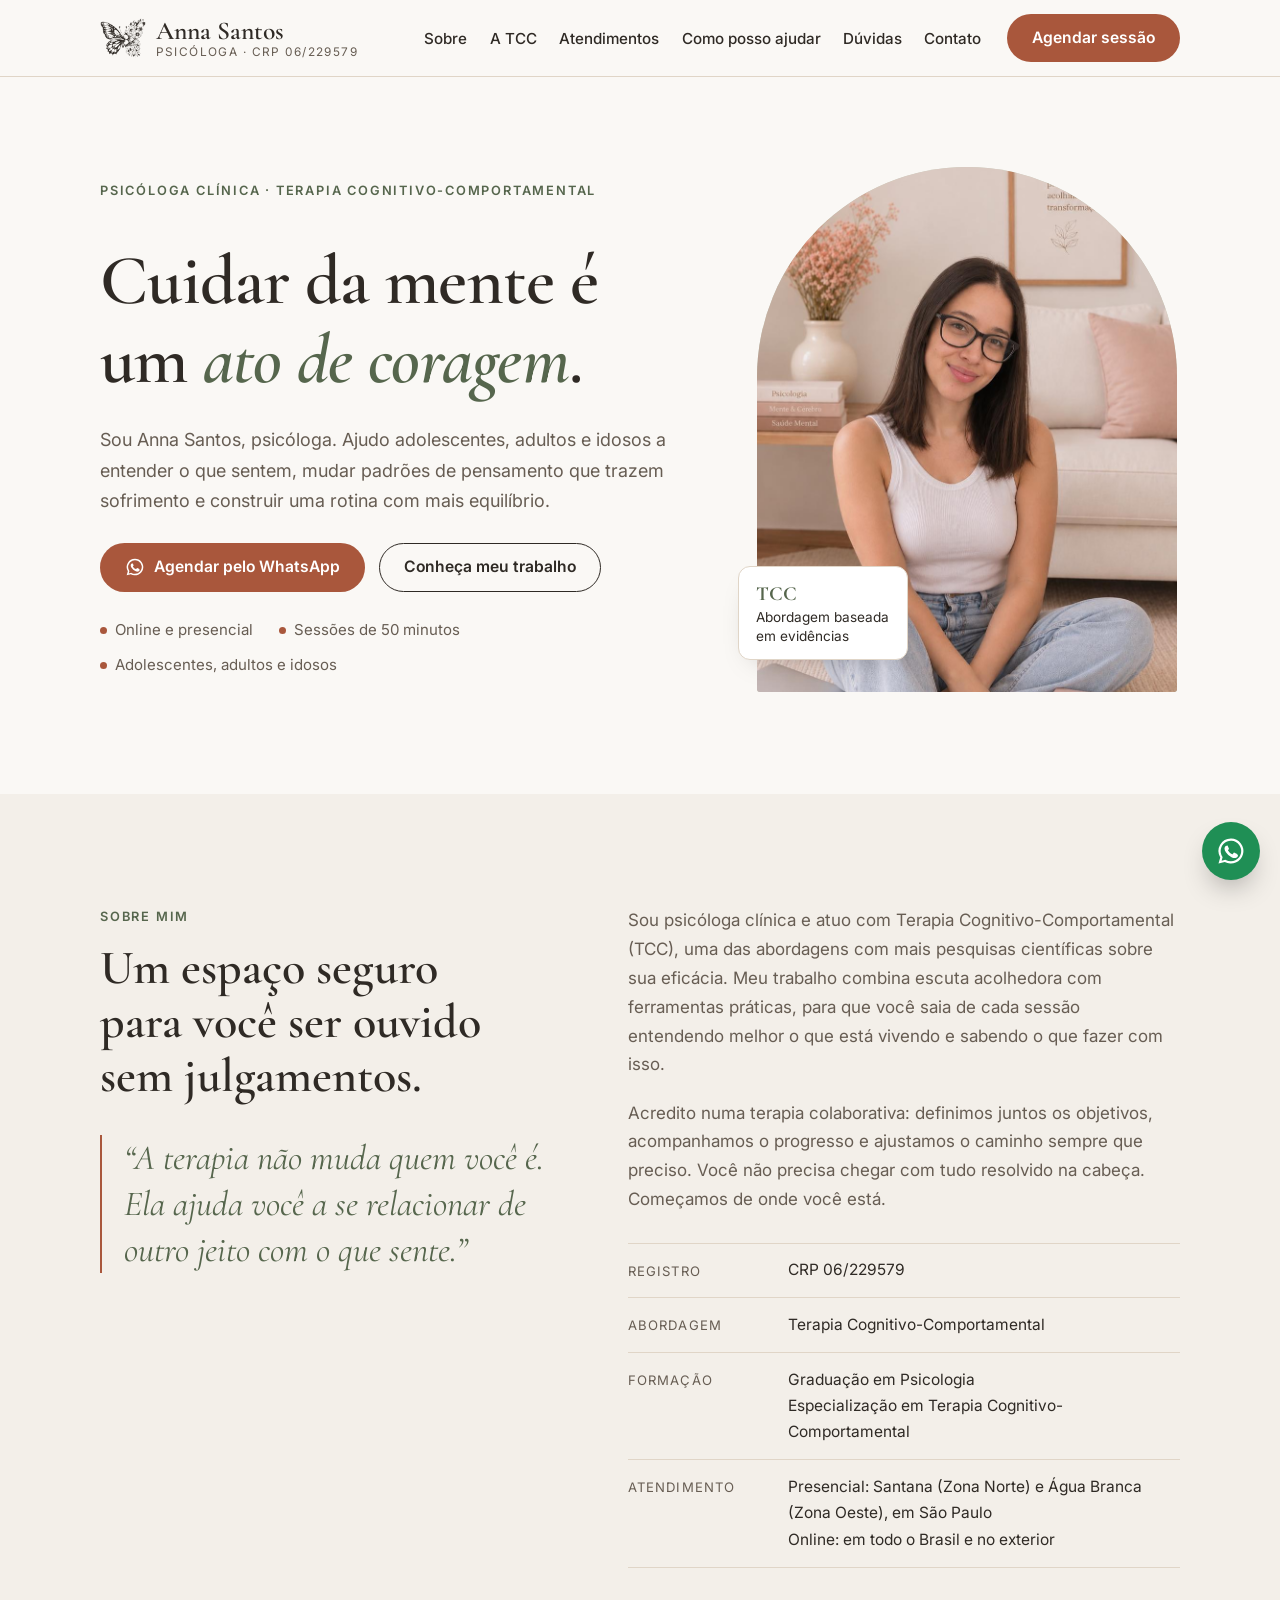
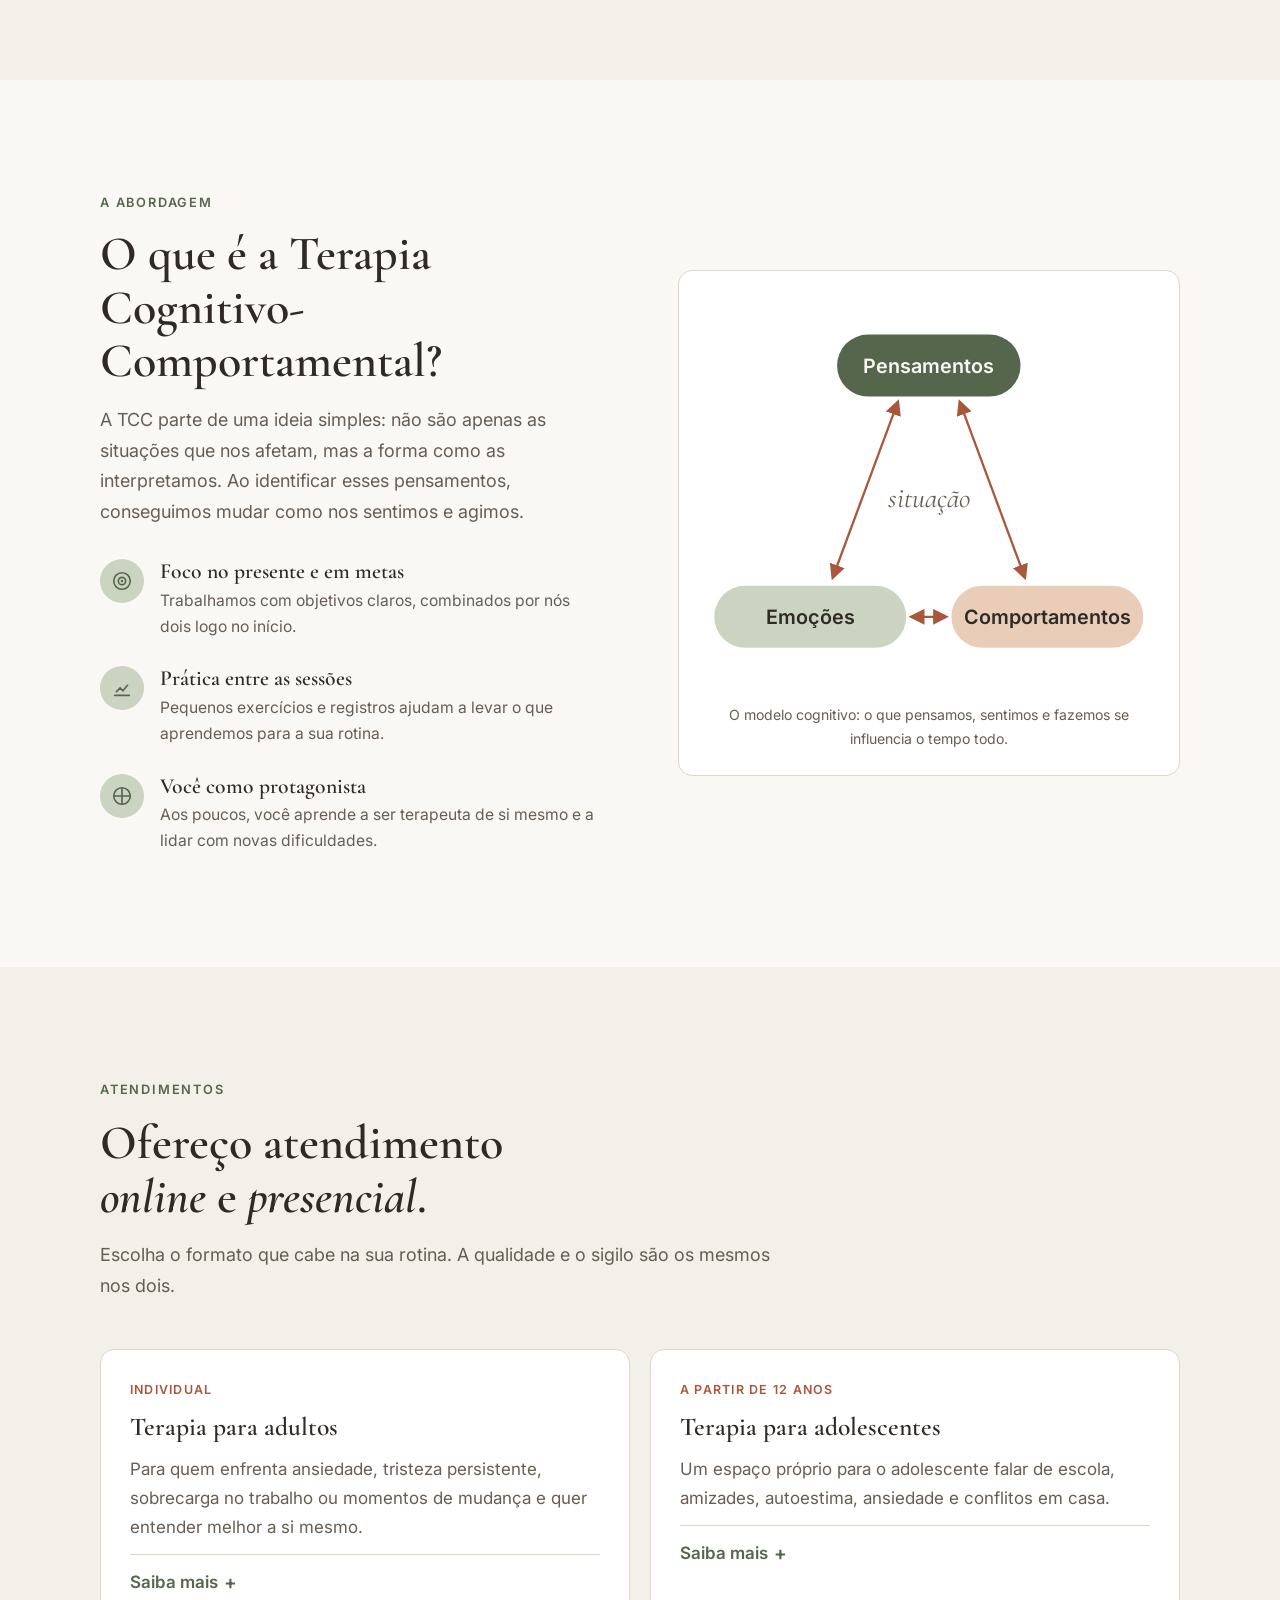
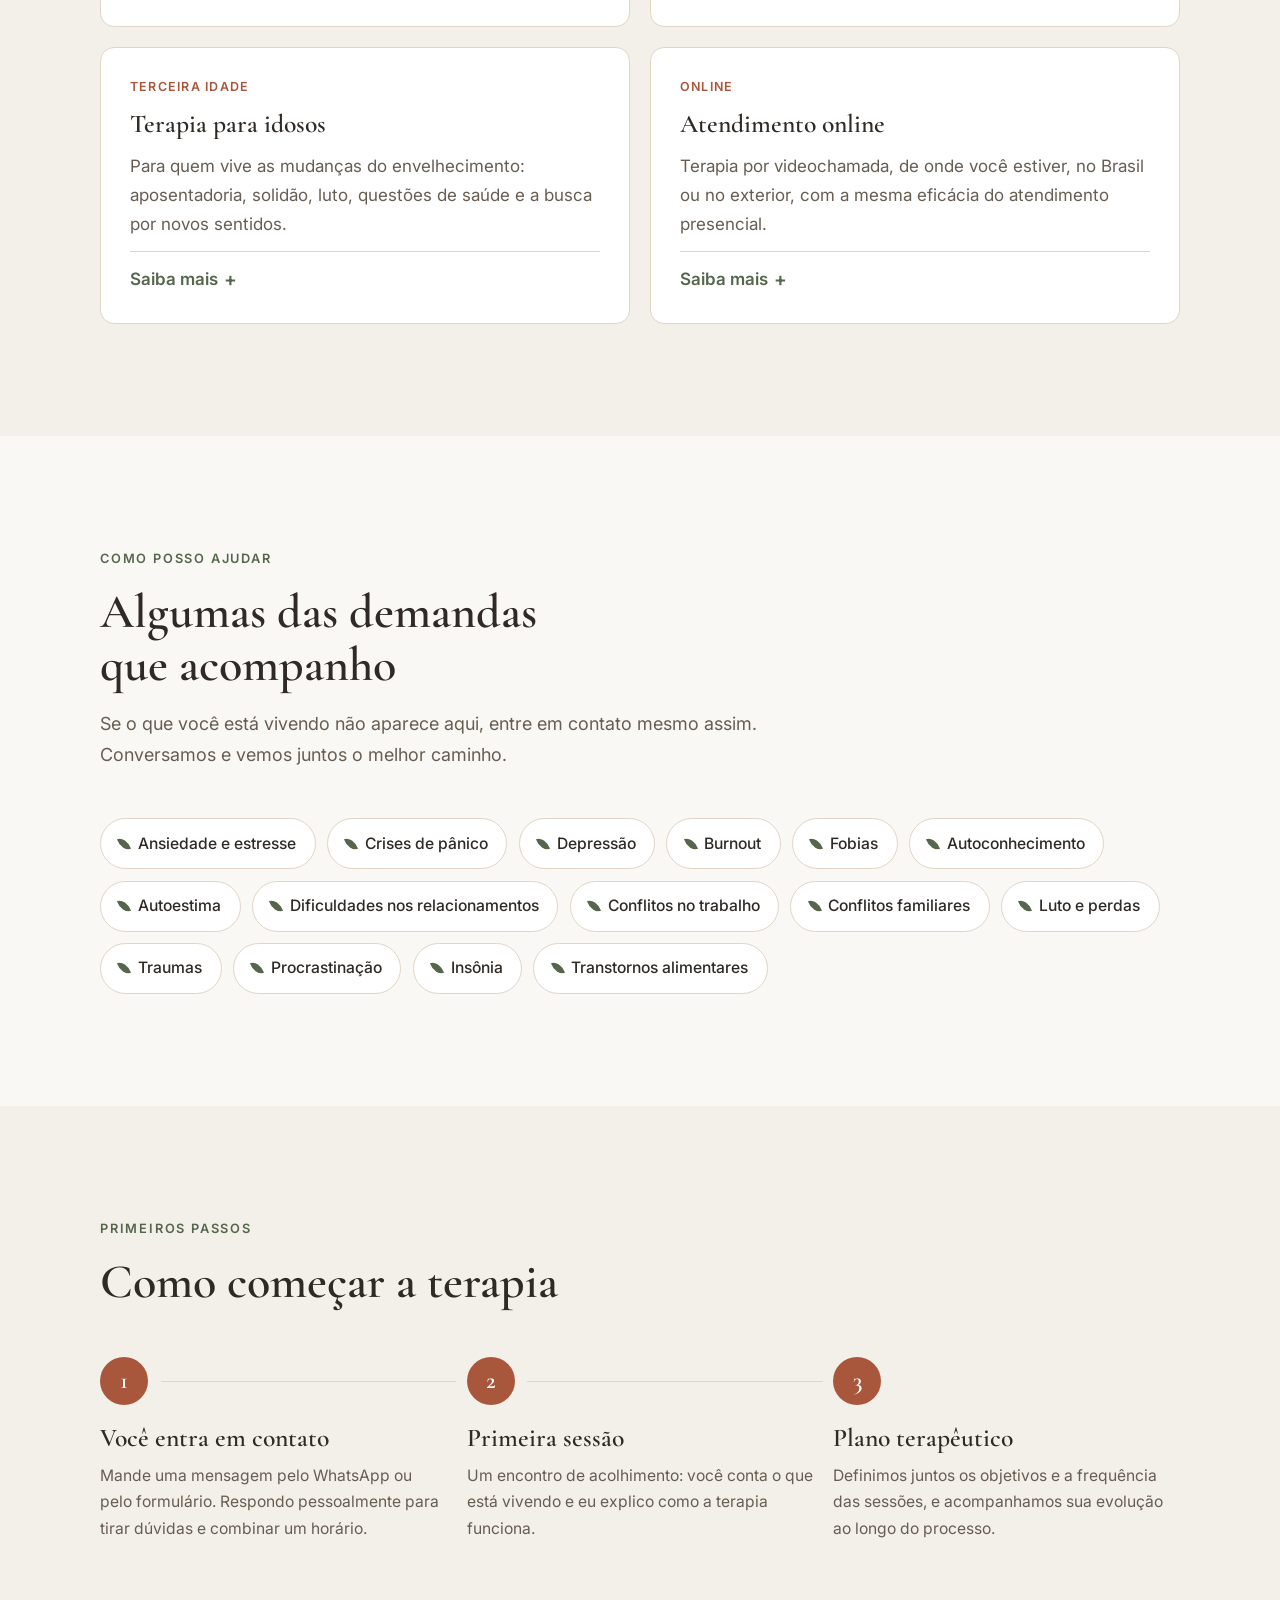
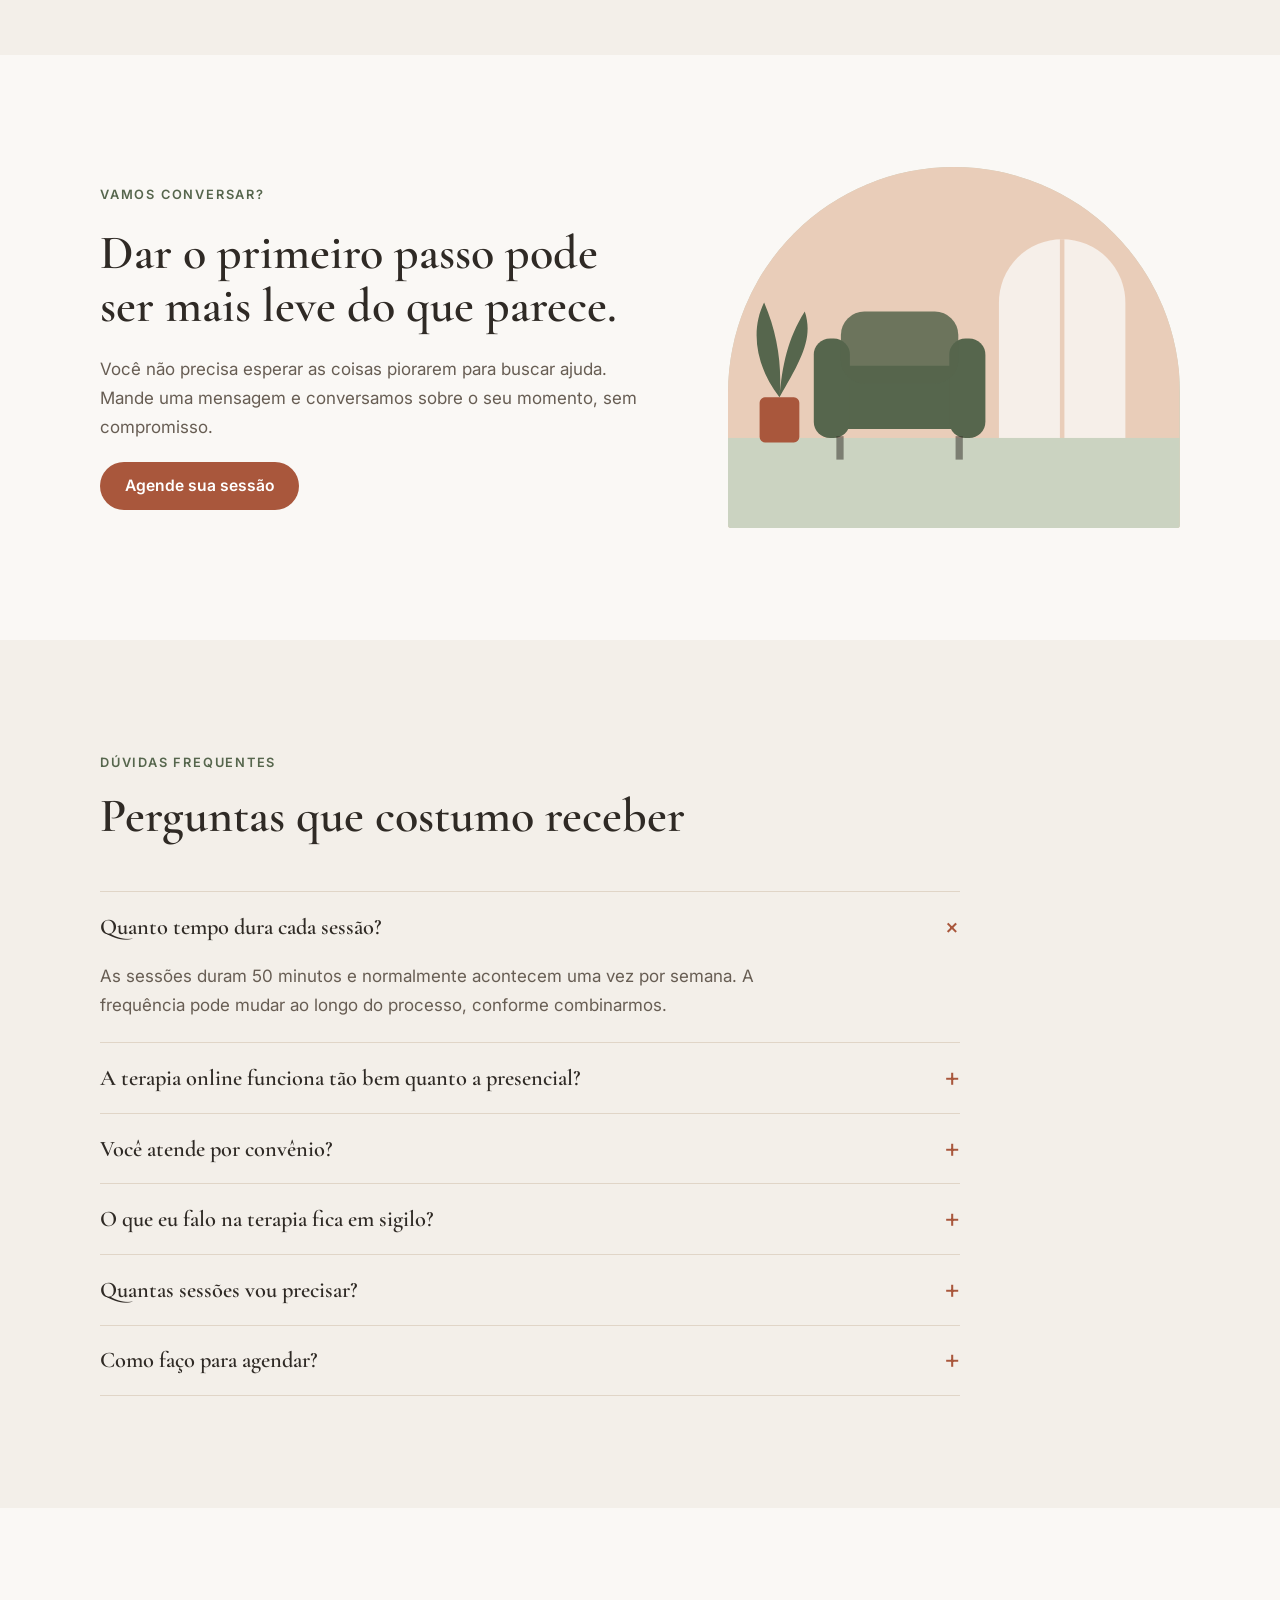
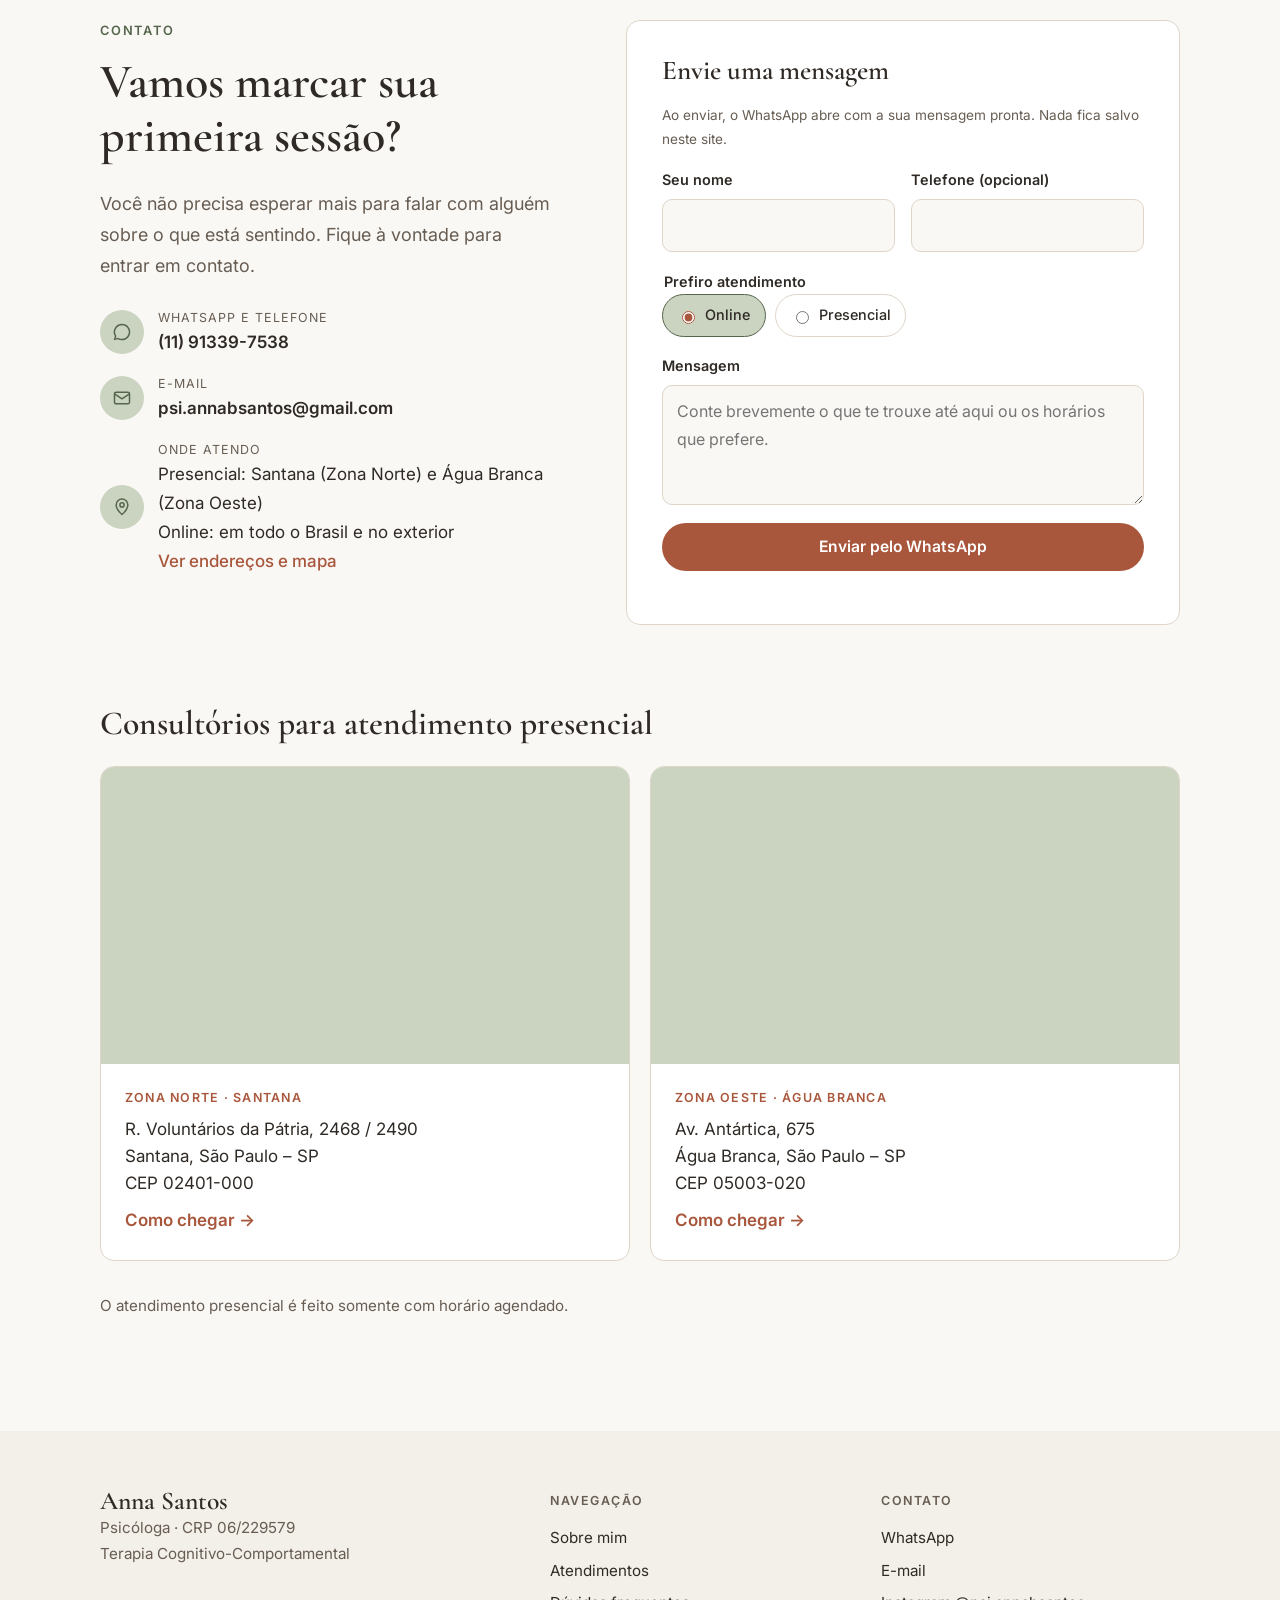
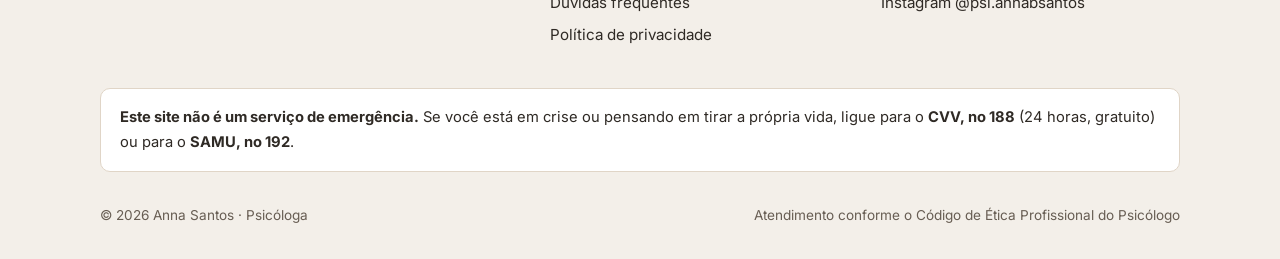
==== index.html @ 964238e5 "Site da psicóloga Anna Santos Página única com atendimentos, TCC, dúvidas frequentes, consultórios c" ====
<!doctype html>
<html lang="pt-BR">
<head>
<title>Anna Santos Psicóloga</title>
<meta name="claude:viewport-fit-sides" content="cover">
<meta charset="utf-8">
<meta name="viewport" content="width=device-width, initial-scale=1, viewport-fit=cover">
<meta name="description" content="Anna Santos, psicóloga (CRP 06/229579) especializada em Terapia Cognitivo-Comportamental. Atendimento online e presencial em São Paulo para ansiedade, depressão, burnout e mais.">
<meta name="theme-color" content="#FAF8F5">
<link rel="icon" type="image/png" href="img/favicon.png">
<link rel="apple-touch-icon" href="img/apple-touch-icon.png">
<!-- Compartilhamento em redes sociais -->
<meta property="og:type" content="website">
<meta property="og:locale" content="pt_BR">
<meta property="og:title" content="Anna Santos | Psicóloga · Terapia Cognitivo-Comportamental">
<meta property="og:description" content="Atendimento psicológico online e presencial em São Paulo, com base na Terapia Cognitivo-Comportamental.">
<meta property="og:image" content="img/anna.jpg">
<link rel="preconnect" href="https://fonts.googleapis.com">
<link rel="preconnect" href="https://fonts.gstatic.com" crossorigin>
<link rel="stylesheet" href="https://fonts.googleapis.com/css2?family=Cormorant+Garamond:ital,wght@0,500;0,600;1,500;1,600&family=Inter:wght@400;500;600&display=swap">
<meta name="color-scheme" content="light">
<link rel="stylesheet" href="styles.css?v=17">
<script type="application/ld+json">
{
  "@context": "https://schema.org",
  "@type": "Psychologist",
  "name": "Anna Santos – Psicóloga",
  "description": "Psicoterapia em Terapia Cognitivo-Comportamental, online e presencial.",
  "telephone": "+55-11-91339-7538",
  "email": "psi.annabsantos@gmail.com",
  "areaServed": "São Paulo, SP",
  "sameAs": ["https://www.instagram.com/psi.annabsantos/"],
  "address": [
    { "@type": "PostalAddress", "streetAddress": "R. Voluntários da Pátria, 2468", "addressLocality": "São Paulo", "addressRegion": "SP", "postalCode": "02401-000", "addressCountry": "BR" },
    { "@type": "PostalAddress", "streetAddress": "Av. Antártica, 675", "addressLocality": "São Paulo", "addressRegion": "SP", "postalCode": "05003-020", "addressCountry": "BR" }
  ],
  "knowsAbout": ["Terapia Cognitivo-Comportamental", "Ansiedade", "Depressão", "Burnout"]
}
</script>
</head>
<body>

<a class="skip" href="#conteudo">Pular para o conteúdo</a>

<header class="header">
  <div class="wrap header__inner">
    <a class="brand" href="#inicio" aria-label="Anna Santos, Psicóloga, voltar ao início">
      <img class="brand__logo" src="img/borboleta.png" alt="" width="278" height="242">
      <span class="brand__text">
        <span class="brand__name">Anna Santos</span>
        <span class="brand__crp">Psicóloga · CRP 06/229579</span>
      </span>
    </a>
    <button class="nav-toggle" type="button" aria-expanded="false" aria-controls="menu" aria-label="Abrir menu">
      <svg viewBox="0 0 24 24" fill="none" stroke="currentColor" stroke-width="2" stroke-linecap="round" aria-hidden="true"><path d="M4 7h16M4 12h16M4 17h16"/></svg>
    </button>
    <nav class="nav" id="menu" aria-label="Menu principal">
      <ul class="nav__list">
        <li><a href="#sobre">Sobre</a></li>
        <li><a href="#tcc">A TCC</a></li>
        <li><a href="#atendimentos">Atendimentos</a></li>
        <li><a href="#ajuda">Como posso ajudar</a></li>
        <li><a href="#duvidas">Dúvidas</a></li>
        <li><a href="#contato">Contato</a></li>
      </ul>
      <a class="btn btn--primary" href="#contato">Agendar sessão</a>
    </nav>
  </div>
</header>

<main id="conteudo">

  <!-- HERO -->
  <section class="hero" id="inicio">
    <div class="wrap hero__grid">
      <div class="hero__text">
        <span class="eyebrow">Psicóloga clínica · Terapia Cognitivo-Comportamental</span>
        <h1>Cuidar da mente é um <em>ato de coragem</em>.</h1>
        <p class="lede">Sou Anna Santos, psicóloga. Ajudo adolescentes, adultos e idosos a entender o que sentem, mudar padrões de pensamento que trazem sofrimento e construir uma rotina com mais equilíbrio.</p>
        <div class="hero__actions">
          <a class="btn btn--primary" data-wa href="https://wa.me/5511913397538" target="_blank" rel="noopener">
            <svg viewBox="0 0 24 24" fill="currentColor" aria-hidden="true"><path d="M12 2a10 10 0 0 0-8.6 15.1L2 22l5-1.3A10 10 0 1 0 12 2Zm0 18.2a8.2 8.2 0 0 1-4.2-1.1l-.3-.2-3 .8.8-2.9-.2-.3A8.2 8.2 0 1 1 12 20.2Zm4.5-6.1c-.2-.1-1.5-.7-1.7-.8-.2-.1-.4-.1-.6.1l-.8 1c-.1.2-.3.2-.5.1a6.7 6.7 0 0 1-3.3-2.9c-.3-.4.3-.4.7-1.3.1-.2 0-.3 0-.4l-.8-1.8c-.2-.5-.4-.4-.6-.4h-.5a1 1 0 0 0-.7.3 3 3 0 0 0-.9 2.2 5.2 5.2 0 0 0 1.1 2.7 11.8 11.8 0 0 0 4.5 4c1.7.7 2.3.8 3.2.6a2.7 2.7 0 0 0 1.8-1.2 2.2 2.2 0 0 0 .1-1.3c0-.1-.2-.2-.5-.3Z"/></svg>
            Agendar pelo WhatsApp
          </a>
          <a class="btn btn--ghost" href="#sobre">Conheça meu trabalho</a>
        </div>
        <ul class="hero__facts">
          <li>Online e presencial</li>
          <li>Sessões de 50 minutos</li>
          <li>Adolescentes, adultos e idosos</li>
        </ul>
      </div>

      <div class="hero__figure lift">
        <div class="arch">
          <img src="img/anna.jpg" alt="Anna Santos, psicóloga, sorrindo, sentada no tapete de uma sala clara com sofá e livros" width="875" height="1280" style="object-position:50% 25%" fetchpriority="high">
        </div>
        <p class="hero__badge"><strong>TCC</strong>Abordagem baseada<br>em evidências</p>
      </div>
    </div>
  </section>

  <!-- SOBRE -->
  <section class="section section--band" id="sobre">
    <div class="wrap about">
      <div class="lift">
        <span class="eyebrow">Sobre mim</span>
        <h2>Um espaço seguro para você ser ouvido sem julgamentos.</h2>
        <p class="about__quote" style="margin-top:2rem">“A terapia não muda quem você é. Ela ajuda você a se relacionar de outro jeito com o que sente.”</p>
      </div>
      <div class="about__body">
        <p>Sou psicóloga clínica e atuo com Terapia Cognitivo-Comportamental (TCC), uma das abordagens com mais pesquisas científicas sobre sua eficácia. Meu trabalho combina escuta acolhedora com ferramentas práticas, para que você saia de cada sessão entendendo melhor o que está vivendo e sabendo o que fazer com isso.</p>
        <p>Acredito numa terapia colaborativa: definimos juntos os objetivos, acompanhamos o progresso e ajustamos o caminho sempre que preciso. Você não precisa chegar com tudo resolvido na cabeça. Começamos de onde você está.</p>
        <ul class="creds">
          <li><span>Registro</span>CRP 06/229579</li>
          <li><span>Abordagem</span>Terapia Cognitivo-Comportamental</li>
          <li><span>Formação</span>Graduação em Psicologia<br>Especialização em Terapia Cognitivo-Comportamental</li>
          <li><span>Atendimento</span>Presencial: Santana (Zona Norte) e Água Branca (Zona Oeste), em São Paulo<br>Online: em todo o Brasil e no exterior</li>
        </ul>
      </div>
    </div>
  </section>

  <!-- TCC -->
  <section class="section" id="tcc">
    <div class="wrap tcc">
      <div>
        <span class="eyebrow">A abordagem</span>
        <h2>O que é a Terapia Cognitivo-Comportamental?</h2>
        <p class="lede" style="margin-top:1rem">A TCC parte de uma ideia simples: não são apenas as situações que nos afetam, mas a forma como as interpretamos. Ao identificar esses pensamentos, conseguimos mudar como nos sentimos e agimos.</p>
        <div class="pillars">
          <div class="pillar">
            <span class="pillar__icon"><svg viewBox="0 0 24 24" fill="none" stroke="currentColor" stroke-width="1.8" stroke-linecap="round" aria-hidden="true"><circle cx="12" cy="12" r="9"/><circle cx="12" cy="12" r="4"/><circle cx="12" cy="12" r="0.5"/></svg></span>
            <div><h3>Foco no presente e em metas</h3><p>Trabalhamos com objetivos claros, combinados por nós dois logo no início.</p></div>
          </div>
          <div class="pillar">
            <span class="pillar__icon"><svg viewBox="0 0 24 24" fill="none" stroke="currentColor" stroke-width="1.8" stroke-linecap="round" aria-hidden="true"><path d="M4 20h16M6 16l4-4 3 3 5-6"/></svg></span>
            <div><h3>Prática entre as sessões</h3><p>Pequenos exercícios e registros ajudam a levar o que aprendemos para a sua rotina.</p></div>
          </div>
          <div class="pillar">
            <span class="pillar__icon"><svg viewBox="0 0 24 24" fill="none" stroke="currentColor" stroke-width="1.8" stroke-linecap="round" aria-hidden="true"><path d="M12 3v18M3 12h18"/><circle cx="12" cy="12" r="9"/></svg></span>
            <div><h3>Você como protagonista</h3><p>Aos poucos, você aprende a ser terapeuta de si mesmo e a lidar com novas dificuldades.</p></div>
          </div>
        </div>
      </div>

      <figure class="tcc__diagram lift" style="margin:0">
        <svg viewBox="0 0 320 280" role="img" aria-labelledby="diag-t">
          <title id="diag-t">Modelo cognitivo: pensamentos, emoções e comportamentos se influenciam mutuamente diante de uma situação</title>
          <defs>
            <marker id="arw" viewBox="0 0 10 10" refX="8" refY="5" markerWidth="7" markerHeight="7" orient="auto-start-reverse">
              <path d="M0 0 L10 5 L0 10 z" fill="var(--clay)"/>
            </marker>
          </defs>
          <g stroke="var(--clay)" stroke-width="1.6" fill="none">
            <line x1="138" y1="76" x2="92" y2="200" marker-start="url(#arw)" marker-end="url(#arw)"/>
            <line x1="182" y1="76" x2="228" y2="200" marker-start="url(#arw)" marker-end="url(#arw)"/>
            <line x1="148" y1="228" x2="172" y2="228" marker-start="url(#arw)" marker-end="url(#arw)"/>
          </g>
          <g font-family="Inter, system-ui, sans-serif" font-size="14" font-weight="600" text-anchor="middle">
            <rect x="95" y="28" width="130" height="44" rx="22" fill="var(--sage)"/>
            <text x="160" y="55" fill="var(--bg)">Pensamentos</text>
            <rect x="8" y="206" width="136" height="44" rx="22" fill="var(--sage-soft)"/>
            <text x="76" y="233" fill="var(--ink)">Emoções</text>
            <rect x="176" y="206" width="136" height="44" rx="22" fill="var(--clay-soft)"/>
            <text x="244" y="233" fill="var(--ink)">Comportamentos</text>
          </g>
          <text x="160" y="150" text-anchor="middle" font-family="Cormorant Garamond, Georgia, serif" font-style="italic" font-size="20" fill="var(--muted)">situação</text>
        </svg>
        <figcaption>O modelo cognitivo: o que pensamos, sentimos e fazemos se influencia o tempo todo.</figcaption>
      </figure>
    </div>
  </section>

  <!-- ATENDIMENTOS -->
  <section class="section section--band" id="atendimentos">
    <div class="wrap">
      <div class="section-head">
        <span class="eyebrow" style="margin:0">Atendimentos</span>
        <h2>Ofereço atendimento <em>online</em> e <em>presencial</em>.</h2>
        <p class="lede">Escolha o formato que cabe na sua rotina. A qualidade e o sigilo são os mesmos nos dois.</p>
      </div>
      <div class="services">
        <article class="service lift">
          <span class="service__tag">Individual</span>
          <h3>Terapia para adultos</h3>
          <p>Para quem enfrenta ansiedade, tristeza persistente, sobrecarga no trabalho ou momentos de mudança e quer entender melhor a si mesmo.</p>
          <details>
            <summary>Saiba mais</summary>
            <p>Sessões semanais de 50 minutos. Começamos com uma avaliação das suas queixas e da sua história e, a partir dela, montamos juntos um plano com objetivos concretos.</p>
          </details>
        </article>
        <article class="service lift">
          <span class="service__tag">A partir de 12 anos</span>
          <h3>Terapia para adolescentes</h3>
          <p>Um espaço próprio para o adolescente falar de escola, amizades, autoestima, ansiedade e conflitos em casa.</p>
          <details>
            <summary>Saiba mais</summary>
            <p>O sigilo do adolescente é respeitado. Os responsáveis participam de encontros de orientação combinados previamente, sempre com o conhecimento do adolescente.</p>
          </details>
        </article>
        <article class="service lift">
          <span class="service__tag">Terceira idade</span>
          <h3>Terapia para idosos</h3>
          <p>Para quem vive as mudanças do envelhecimento: aposentadoria, solidão, luto, questões de saúde e a busca por novos sentidos.</p>
          <details>
            <summary>Saiba mais</summary>
            <p>Um espaço de escuta respeitoso, no ritmo de cada pessoa. O atendimento pode ser presencial ou online, e a família participa quando for útil e combinado.</p>
          </details>
        </article>
        <article class="service lift">
          <span class="service__tag">Online</span>
          <h3>Atendimento online</h3>
          <p>Terapia por videochamada, de onde você estiver, no Brasil ou no exterior, com a mesma eficácia do atendimento presencial.</p>
          <details>
            <summary>Saiba mais</summary>
            <p>Você só precisa de um lugar reservado, internet estável e fone de ouvido. As sessões seguem as normas do Conselho Federal de Psicologia para atendimento on-line.</p>
          </details>
        </article>
      </div>
    </div>
  </section>

  <!-- COMO POSSO AJUDAR -->
  <section class="section" id="ajuda">
    <div class="wrap">
      <div class="section-head">
        <span class="eyebrow" style="margin:0">Como posso ajudar</span>
        <h2>Algumas das demandas que acompanho</h2>
        <p class="lede">Se o que você está vivendo não aparece aqui, entre em contato mesmo assim. Conversamos e vemos juntos o melhor caminho.</p>
      </div>
      <ul class="topics">
        <li>Ansiedade e estresse</li>
        <li>Crises de pânico</li>
        <li>Depressão</li>
        <li>Burnout</li>
        <li>Fobias</li>
        <li>Autoconhecimento</li>
        <li>Autoestima</li>
        <li>Dificuldades nos relacionamentos</li>
        <li>Conflitos no trabalho</li>
        <li>Conflitos familiares</li>
        <li>Luto e perdas</li>
        <li>Traumas</li>
        <li>Procrastinação</li>
        <li>Insônia</li>
        <li>Transtornos alimentares</li>
      </ul>
    </div>
  </section>

  <!-- COMO FUNCIONA -->
  <section class="section section--band" id="como-funciona">
    <div class="wrap">
      <div class="section-head">
        <span class="eyebrow" style="margin:0">Primeiros passos</span>
        <h2>Como começar a terapia</h2>
      </div>
      <ol class="steps">
        <li class="step">
          <h3>Você entra em contato</h3>
          <p>Mande uma mensagem pelo WhatsApp ou pelo formulário. Respondo pessoalmente para tirar dúvidas e combinar um horário.</p>
        </li>
        <li class="step">
          <h3>Primeira sessão</h3>
          <p>Um encontro de acolhimento: você conta o que está vivendo e eu explico como a terapia funciona.</p>
        </li>
        <li class="step">
          <h3>Plano terapêutico</h3>
          <p>Definimos juntos os objetivos e a frequência das sessões, e acompanhamos sua evolução ao longo do processo.</p>
        </li>
      </ol>
    </div>
  </section>

  <!-- VAMOS CONVERSAR -->
  <section class="section">
    <div class="wrap cta">
      <div class="cta__text">
        <span class="eyebrow" style="margin:0">Vamos conversar?</span>
        <h2>Dar o primeiro passo pode ser mais leve do que parece.</h2>
        <p>Você não precisa esperar as coisas piorarem para buscar ajuda. Mande uma mensagem e conversamos sobre o seu momento, sem compromisso.</p>
        <div><a class="btn btn--primary" data-wa href="https://wa.me/5511913397538" target="_blank" rel="noopener">Agende sua sessão</a></div>
      </div>
      <div class="arch lift">
        <!-- EDITAR: quando tiver a foto do consultório, troque o <svg> por:
             <img src="img/consultorio.jpg" alt="Consultório da psicóloga Anna Santos, com poltronas e plantas" width="1000" height="800"> -->
        <svg viewBox="0 0 500 400" role="img" aria-label="Ilustração de um consultório acolhedor com poltrona, planta e janela em arco">
          <rect width="500" height="400" fill="var(--clay-soft)"/>
          <path d="M300 300 V150 a70 70 0 0 1 140 0 V300 Z" fill="var(--bg)" opacity=".8"/>
          <line x1="370" y1="80" x2="370" y2="300" stroke="var(--clay-soft)" stroke-width="5"/>
          <rect y="300" width="500" height="100" fill="var(--sage-soft)"/>
          <rect x="110" y="220" width="160" height="70" rx="22" fill="var(--sage)"/>
          <rect x="95" y="190" width="40" height="110" rx="18" fill="var(--sage)"/>
          <rect x="245" y="190" width="40" height="110" rx="18" fill="var(--sage)"/>
          <rect x="125" y="160" width="130" height="80" rx="26" fill="var(--sage)" opacity=".85"/>
          <rect x="120" y="298" width="8" height="26" fill="var(--ink)" opacity=".5"/>
          <rect x="252" y="298" width="8" height="26" fill="var(--ink)" opacity=".5"/>
          <rect x="35" y="255" width="44" height="50" rx="6" fill="var(--clay)"/>
          <path d="M57 255 C 30 220, 25 180, 40 150 C 55 185, 60 220, 57 255 Z M57 255 C 80 215, 95 190, 85 160 C 66 190, 60 220, 57 255 Z" fill="var(--sage)"/>
        </svg>
      </div>
    </div>
  </section>

  <!-- DÚVIDAS -->
  <section class="section section--band" id="duvidas">
    <div class="wrap">
      <div class="section-head">
        <span class="eyebrow" style="margin:0">Dúvidas frequentes</span>
        <h2>Perguntas que costumo receber</h2>
      </div>
      <div class="faq">
        <details name="faq" open>
          <summary>Quanto tempo dura cada sessão?</summary>
          <p>As sessões duram 50 minutos e normalmente acontecem uma vez por semana. A frequência pode mudar ao longo do processo, conforme combinarmos.</p>
        </details>
        <details name="faq">
          <summary>A terapia online funciona tão bem quanto a presencial?</summary>
          <p>Sim. Pesquisas mostram resultados equivalentes para a maioria das demandas. O importante é ter um lugar reservado, onde você se sinta à vontade para falar.</p>
        </details>
        <details name="faq">
          <summary>Você atende por convênio?</summary>
          <!-- EDITAR: confirme a política de convênio/reembolso -->
          <p>O atendimento é particular. Emito recibo para que você solicite reembolso ao seu plano de saúde, caso ele ofereça essa opção. Vale consultar seu plano antes.</p>
        </details>
        <details name="faq">
          <summary>O que eu falo na terapia fica em sigilo?</summary>
          <p>Sim. O sigilo é um dever ético do psicólogo, previsto no Código de Ética Profissional. Ele só pode ser quebrado em situações excepcionais de risco à vida, conforme a lei.</p>
        </details>
        <details name="faq">
          <summary>Quantas sessões vou precisar?</summary>
          <p>Depende dos seus objetivos e do que você está vivendo. A TCC costuma ter uma duração mais definida que outras abordagens, e revisamos juntos o progresso periodicamente.</p>
        </details>
        <details name="faq">
          <summary>Como faço para agendar?</summary>
          <p>Mande uma mensagem pelo WhatsApp ou preencha o formulário abaixo. Respondo com os horários disponíveis e as informações sobre valores.</p>
        </details>
      </div>
    </div>
  </section>

  <!-- CONTATO -->
  <section class="section" id="contato">
    <div class="wrap contact">
      <div class="contact__info">
        <div>
          <span class="eyebrow">Contato</span>
          <h2>Vamos marcar sua primeira sessão?</h2>
        </div>
        <p class="lede">Você não precisa esperar mais para falar com alguém sobre o que está sentindo. Fique à vontade para entrar em contato.</p>
        <ul class="channels">
          <li>
            <span class="ico"><svg viewBox="0 0 24 24" fill="currentColor" aria-hidden="true"><path d="M12 2a10 10 0 0 0-8.6 15.1L2 22l5-1.3A10 10 0 1 0 12 2Zm0 18.2a8.2 8.2 0 0 1-4.2-1.1l-.3-.2-3 .8.8-2.9-.2-.3A8.2 8.2 0 1 1 12 20.2Z"/></svg></span>
            <div><small>WhatsApp e telefone</small><a data-wa href="https://wa.me/5511913397538" target="_blank" rel="noopener">(11) 91339-7538</a></div>
          </li>
          <li>
            <span class="ico"><svg viewBox="0 0 24 24" fill="none" stroke="currentColor" stroke-width="1.8" aria-hidden="true"><rect x="3" y="5" width="18" height="14" rx="2"/><path d="m3 7 9 6 9-6"/></svg></span>
            <div><small>E-mail</small><a href="mailto:psi.annabsantos@gmail.com">psi.annabsantos@gmail.com</a></div>
          </li>
          <li>
            <span class="ico"><svg viewBox="0 0 24 24" fill="none" stroke="currentColor" stroke-width="1.8" aria-hidden="true"><path d="M12 21s-7-6.2-7-11.5a7 7 0 0 1 14 0C19 14.8 12 21 12 21Z"/><circle cx="12" cy="9.5" r="2.5"/></svg></span>
            <div><small>Onde atendo</small>Presencial: Santana (Zona Norte) e Água Branca (Zona Oeste)<br>Online: em todo o Brasil e no exterior<br><a href="#consultorios" style="font-weight:500;color:var(--clay)">Ver endereços e mapa</a></div>
          </li>
        </ul>
      </div>

      <form class="form" id="form-contato" novalidate>
        <h3>Envie uma mensagem</h3>
        <p class="form__hint">Ao enviar, o WhatsApp abre com a sua mensagem pronta. Nada fica salvo neste site.</p>
        <div class="form__row">
          <div class="field">
            <label for="f-nome">Seu nome</label>
            <input id="f-nome" name="nome" type="text" autocomplete="name" required>
          </div>
          <div class="field">
            <label for="f-tel">Telefone (opcional)</label>
            <input id="f-tel" name="telefone" type="tel" autocomplete="tel" inputmode="tel">
          </div>
        </div>
        <fieldset class="field">
          <legend>Prefiro atendimento</legend>
          <div class="radios">
            <label><input type="radio" id="f-online" name="modalidade" value="online" checked> Online</label>
            <label><input type="radio" id="f-presencial" name="modalidade" value="presencial"> Presencial</label>          </div>
        </fieldset>
        <div class="field">
          <label for="f-msg">Mensagem</label>
          <textarea id="f-msg" name="mensagem" placeholder="Conte brevemente o que te trouxe até aqui ou os horários que prefere."></textarea>
        </div>
        <button class="btn btn--primary" type="submit">Enviar pelo WhatsApp</button>
        <p class="form__status" id="form-status" role="status" aria-live="polite"></p>
      </form>
    </div>

    <div class="wrap" id="consultorios">
      <h3 class="locations__title">Consultórios para atendimento presencial</h3>
      <div class="locations">
        <article class="location">
          <iframe class="location__map" title="Mapa do consultório em Santana, Zona Norte de São Paulo" loading="lazy" referrerpolicy="no-referrer-when-downgrade"
            src="https://www.google.com/maps?q=R.+Volunt%C3%A1rios+da+P%C3%A1tria,+2468,+Santana,+S%C3%A3o+Paulo+-+SP,+02401-000&output=embed"></iframe>
          <div class="location__body">
            <span class="location__tag">Zona Norte · Santana</span>
            <address>R. Voluntários da Pátria, 2468 / 2490<br>Santana, São Paulo – SP<br>CEP 02401-000</address>
            <a class="location__link" href="https://www.google.com/maps/search/?api=1&amp;query=R.+Volunt%C3%A1rios+da+P%C3%A1tria,+2468,+Santana,+S%C3%A3o+Paulo+-+SP,+02401-000" target="_blank" rel="noopener">Como chegar →</a>
          </div>
        </article>
        <article class="location">
          <iframe class="location__map" title="Mapa do consultório na Água Branca, Zona Oeste de São Paulo" loading="lazy" referrerpolicy="no-referrer-when-downgrade"
            src="https://www.google.com/maps?q=Av.+Ant%C3%A1rtica,+675,+%C3%81gua+Branca,+S%C3%A3o+Paulo+-+SP,+05003-020&output=embed"></iframe>
          <div class="location__body">
            <span class="location__tag">Zona Oeste · Água Branca</span>
            <address>Av. Antártica, 675<br>Água Branca, São Paulo – SP<br>CEP 05003-020</address>
            <a class="location__link" href="https://www.google.com/maps/search/?api=1&amp;query=Av.+Ant%C3%A1rtica,+675,+%C3%81gua+Branca,+S%C3%A3o+Paulo+-+SP,+05003-020" target="_blank" rel="noopener">Como chegar →</a>
          </div>
        </article>
      </div>
      <p class="note">O atendimento presencial é feito somente com horário agendado.</p>
    </div>
  </section>

</main>

<footer class="footer">
  <div class="wrap">
    <div class="footer__grid">
      <div>
        <h2>Anna Santos</h2>
        <p class="footer__muted">Psicóloga · CRP 06/229579<br>Terapia Cognitivo-Comportamental</p>
      </div>
      <div>
        <span class="footer__title">Navegação</span>
        <ul>
          <li><a href="#sobre">Sobre mim</a></li>
          <li><a href="#atendimentos">Atendimentos</a></li>
          <li><a href="#duvidas">Dúvidas frequentes</a></li>
          <li><a href="politica-de-privacidade.html">Política de privacidade</a></li>
        </ul>
      </div>
      <div>
        <span class="footer__title">Contato</span>
        <ul>
          <li><a data-wa href="https://wa.me/5511913397538" target="_blank" rel="noopener">WhatsApp</a></li>
          <li><a href="mailto:psi.annabsantos@gmail.com">E-mail</a></li>
          <li><a href="https://www.instagram.com/psi.annabsantos/" target="_blank" rel="noopener">Instagram @psi.annabsantos</a></li>
        </ul>
      </div>
    </div>
    <p class="emergency"><strong>Este site não é um serviço de emergência.</strong> Se você está em crise ou pensando em tirar a própria vida, ligue para o <strong>CVV, no 188</strong> (24 horas, gratuito) ou para o <strong>SAMU, no 192</strong>.</p>
    <div class="footer__bottom">
      <span>© <span id="ano">2026</span> Anna Santos · Psicóloga</span>
      <span>Atendimento conforme o Código de Ética Profissional do Psicólogo</span>
    </div>
  </div>
</footer>

<a class="wa-float" data-wa href="https://wa.me/5511913397538" target="_blank" rel="noopener" aria-label="Conversar pelo WhatsApp">
  <svg viewBox="0 0 24 24" fill="currentColor" aria-hidden="true"><path d="M12 2a10 10 0 0 0-8.6 15.1L2 22l5-1.3A10 10 0 1 0 12 2Zm0 18.2a8.2 8.2 0 0 1-4.2-1.1l-.3-.2-3 .8.8-2.9-.2-.3A8.2 8.2 0 1 1 12 20.2Zm4.5-6.1c-.2-.1-1.5-.7-1.7-.8-.2-.1-.4-.1-.6.1l-.8 1c-.1.2-.3.2-.5.1a6.7 6.7 0 0 1-3.3-2.9c-.3-.4.3-.4.7-1.3.1-.2 0-.3 0-.4l-.8-1.8c-.2-.5-.4-.4-.6-.4h-.5a1 1 0 0 0-.7.3 3 3 0 0 0-.9 2.2 5.2 5.2 0 0 0 1.1 2.7 11.8 11.8 0 0 0 4.5 4c1.7.7 2.3.8 3.2.6a2.7 2.7 0 0 0 1.8-1.2 2.2 2.2 0 0 0 .1-1.3c0-.1-.2-.2-.5-.3Z"/></svg>
</a>

<script src="script.js?v=11"></script>
</body>
</html>
---- styles.css ----
/* Layout: seções alternadas bege / taupe, com o arco (janela do consultório) como forma recorrente.
   Paleta tirada do card da Anna: bege-acinzentado, marrom café e verde-oliva.
   --clay = destaque principal (oliva), --sage = destaque secundário (café). */
:root {
  --bg: #FAF8F5;        /* off-white */
  --surface: #FFFFFF;
  --band: #F3EFE9;      /* off-white um pouco mais quente, para separar seções */
  --ink: #2F2A25;
  --muted: #675D53;
  --line: #E0D5C7;
  --sage: #56664D;      /* verde-sálvia */
  --sage-soft: #CBD3C1;
  --clay: #A9573C;      /* terracota */
  --clay-soft: #E9CDB9;
  --on-accent: #FFFFFF;

  --font-display: "Cormorant Garamond", "Iowan Old Style", Georgia, serif;
  --font-body: "Inter", system-ui, -apple-system, "Segoe UI", Roboto, sans-serif;

  --radius: 14px;
  --wrap: 1120px;
}
/* Site sempre claro (off-white), mesmo com o modo escuro do sistema ligado */
:root { color-scheme: light; }

* { box-sizing: border-box; }
html { scroll-behavior: smooth; scroll-padding-top: 88px; }
body {
  margin: 0;
  background: var(--bg);
  color: var(--ink);
  font-family: var(--font-body);
  font-size: 1.0625rem;
  line-height: 1.7;
  -webkit-font-smoothing: antialiased;
}
body::before {
  content: ""; position: fixed; inset: 0 0 auto; height: env(safe-area-inset-top, 0px);
  z-index: 60; background: var(--bg);
}
img, svg { max-width: 100%; }
a { color: var(--clay); text-underline-offset: 3px; }
a:hover { color: var(--sage); }
:focus-visible { outline: 3px solid var(--clay); outline-offset: 3px; border-radius: 6px; }

h1, h2, h3 {
  font-family: var(--font-display);
  font-weight: 600;
  line-height: 1.12;
  text-wrap: balance;
  margin: 0;
  color: var(--ink);
}
h1 { font-size: clamp(2.6rem, 6vw, 4.4rem); letter-spacing: -0.01em; }
h2 { font-size: clamp(2rem, 4vw, 3rem); }
h3 { font-size: 1.6rem; }
p { margin: 0; }

.wrap {
  max-width: var(--wrap);
  margin-inline: auto;
  padding-left: max(20px, env(safe-area-inset-left, 0px));
  padding-right: max(20px, env(safe-area-inset-right, 0px));
}
.section { padding-block: clamp(4rem, 9vw, 7rem); }
.section--band { background: var(--band); }
.eyebrow {
  font-size: 0.8rem; font-weight: 600; letter-spacing: 0.14em; text-transform: uppercase;
  color: var(--sage); margin-bottom: 0.9rem; display: block;
}
.lede { color: var(--muted); max-width: 62ch; font-size: 1.125rem; }
.section-head { display: grid; gap: 1rem; margin-bottom: 3rem; max-width: 720px; }

.skip {
  position: absolute; left: 16px; top: -100px; z-index: 100;
  background: var(--ink); color: var(--bg); padding: 0.6rem 1rem; border-radius: 8px;
}
.skip:focus { top: calc(env(safe-area-inset-top, 0px) + 12px); }

/* Botões */
.btn {
  display: inline-flex; align-items: center; justify-content: center; gap: 0.55rem;
  padding: 0.85rem 1.5rem; border-radius: 999px; font: 600 0.98rem/1.2 var(--font-body);
  text-decoration: none; border: 1.5px solid transparent; cursor: pointer;
  transition: transform .2s ease, background-color .2s ease, color .2s ease;
}
.btn:hover { transform: translateY(-2px); }
.btn--primary { background: var(--clay); color: var(--on-accent); }
.btn--primary:hover { color: var(--on-accent); background: var(--sage); }
.btn--ghost { border-color: var(--ink); color: var(--ink); background: transparent; }
.btn--ghost:hover { background: var(--ink); color: var(--bg); }
.btn svg { width: 20px; height: 20px; flex: none; }

/* Cabeçalho */
.header {
  position: sticky; top: env(safe-area-inset-top, 0px); z-index: 50;
  background: color-mix(in srgb, var(--bg) 92%, transparent);
  backdrop-filter: blur(10px);
  border-bottom: 1px solid var(--line);
}
.header__inner { display: flex; align-items: center; justify-content: space-between; gap: 1rem; min-height: 76px; }
.brand { display: flex; align-items: center; gap: 0.6rem; flex: none; text-decoration: none; color: var(--ink); line-height: 1.15; }
.brand__logo { height: 40px; width: auto; flex: none; display: block; }
.brand__text { display: flex; flex-direction: column; white-space: nowrap; }
@media (max-width: 420px) { .brand__logo { height: 34px; } .brand__name { font-size: 1.4rem; } .brand__crp { font-size: 0.66rem; } }
.brand__name { font-family: var(--font-display); font-size: 1.6rem; font-weight: 600; }
.brand__crp { font-size: 0.74rem; letter-spacing: 0.12em; text-transform: uppercase; color: var(--muted); }
.nav { display: flex; align-items: center; gap: 1.6rem; }
.nav__list { display: flex; gap: 1.4rem; list-style: none; margin: 0; padding: 0; }
.nav__list a { color: var(--ink); text-decoration: none; font-size: 0.95rem; font-weight: 500; white-space: nowrap; }
.nav .btn { white-space: nowrap; }
.nav__list a:hover { color: var(--clay); }
.nav-toggle {
  display: none; background: none; border: 1.5px solid var(--line); border-radius: 10px;
  width: 46px; height: 46px; color: var(--ink); cursor: pointer;
}
.nav-toggle svg { width: 22px; height: 22px; }

@media (max-width: 1100px) {
  .nav-toggle { display: inline-grid; place-items: center; }
  .nav {
    position: absolute; left: 0; right: 0; top: 100%;
    flex-direction: column; align-items: stretch; gap: 1rem;
    background: var(--bg); border-bottom: 1px solid var(--line);
    padding: 1rem max(20px, env(safe-area-inset-right, 0px)) 1.5rem max(20px, env(safe-area-inset-left, 0px));
  }
  .nav:not(.is-open) { display: none; }
  .nav__list { flex-direction: column; gap: 0; }
  .nav__list a { display: block; padding: 0.8rem 0; border-bottom: 1px solid var(--line); font-size: 1.05rem; }
}

/* Hero */
.hero { padding-block: clamp(3rem, 7vw, 6rem) clamp(4rem, 8vw, 6.5rem); }
.hero__grid { display: grid; grid-template-columns: 1.15fr 0.85fr; gap: clamp(2rem, 6vw, 5rem); align-items: center; }
.hero__text { display: grid; gap: 1.6rem; min-width: 0; }
.hero h1 em { font-style: italic; color: var(--sage); }
.hero__actions { display: flex; flex-wrap: wrap; gap: 0.9rem; }
.hero__facts { display: flex; flex-wrap: wrap; gap: 0.6rem 1.6rem; list-style: none; padding: 0; margin: 0; color: var(--muted); font-size: 0.94rem; }
.hero__facts li { display: flex; align-items: center; gap: 0.5rem; }
.hero__facts li::before { content: ""; width: 7px; height: 7px; border-radius: 50%; background: var(--clay); }

.arch {
  aspect-ratio: 4 / 5; width: 100%; max-width: 100%;
  border-radius: 999px 999px var(--radius) var(--radius);
  overflow: hidden; background: var(--sage-soft); position: relative;
}
.arch img, .arch svg { width: 100%; height: 100%; object-fit: cover; display: block; }
.hero__figure { position: relative; max-width: 420px; justify-self: center; width: 100%; }
.hero__badge {
  position: absolute; left: -1.2rem; bottom: 2rem;
  background: var(--surface); border: 1px solid var(--line); border-radius: 12px;
  padding: 0.8rem 1.1rem; font-size: 0.85rem; line-height: 1.4; box-shadow: 0 12px 30px -18px rgba(0,0,0,.35);
}
.hero__badge strong { display: block; font-family: var(--font-display); font-size: 1.25rem; color: var(--sage); }

@media (max-width: 820px) {
  .hero__grid { grid-template-columns: 1fr; }
  .hero__figure { max-width: 320px; order: -1; }
  .hero__badge { left: auto; right: -0.5rem; bottom: 1rem; }
}

/* Sobre */
.about { display: grid; grid-template-columns: 0.9fr 1.1fr; gap: clamp(2rem, 6vw, 5rem); align-items: start; }
.about__body { display: grid; gap: 1.2rem; min-width: 0; }
.about__body p { color: var(--muted); max-width: 62ch; }
.about__quote {
  font-family: var(--font-display); font-style: italic; font-size: clamp(1.6rem, 3vw, 2.2rem);
  line-height: 1.3; color: var(--sage); border-left: 2px solid var(--clay); padding-left: 1.4rem;
}
.creds { list-style: none; padding: 0; margin: 0.6rem 0 0; display: grid; gap: 0; border-top: 1px solid var(--line); }
.creds li { display: grid; grid-template-columns: 9rem 1fr; gap: 1rem; padding: 0.85rem 0; border-bottom: 1px solid var(--line); font-size: 0.97rem; }
.creds span { color: var(--muted); font-size: 0.82rem; letter-spacing: 0.08em; text-transform: uppercase; padding-top: 0.15rem; }
.todo { background: var(--clay-soft); border-radius: 4px; padding: 0 0.3rem; }
@media (max-width: 820px) {
  .about { grid-template-columns: 1fr; }
  .creds li { grid-template-columns: 1fr; gap: 0.1rem; }
}

/* TCC */
.tcc { display: grid; grid-template-columns: 1fr 1fr; gap: clamp(2rem, 6vw, 5rem); align-items: center; }
.tcc__diagram { background: var(--surface); border: 1px solid var(--line); border-radius: var(--radius); padding: 1.5rem; }
.tcc__diagram figcaption { color: var(--muted); font-size: 0.88rem; margin-top: 0.8rem; text-align: center; }
.tcc__diagram svg { display: block; width: 100%; height: auto; }
.pillars { display: grid; gap: 1.6rem; margin-top: 2rem; }
.pillar { display: grid; grid-template-columns: auto 1fr; gap: 1rem; }
.pillar__icon { width: 44px; height: 44px; border-radius: 50%; display: grid; place-items: center; background: var(--sage-soft); color: var(--sage); }
.pillar__icon svg { width: 22px; height: 22px; }
.pillar h3 { font-size: 1.35rem; margin-bottom: 0.25rem; }
.pillar p { color: var(--muted); font-size: 0.98rem; }
@media (max-width: 820px) { .tcc { grid-template-columns: 1fr; } }

/* Atendimentos */
.services { display: grid; grid-template-columns: repeat(2, minmax(0, 1fr)); gap: 1.25rem; }
.service {
  background: var(--surface); border: 1px solid var(--line); border-radius: var(--radius);
  padding: 1.8rem; display: grid; gap: 0.8rem; align-content: start;
}
.service__tag { font-size: 0.78rem; letter-spacing: 0.1em; text-transform: uppercase; color: var(--clay); font-weight: 600; }
.service p { color: var(--muted); }
.service details { border-top: 1px solid var(--line); padding-top: 0.8rem; }
.service summary { cursor: pointer; font-weight: 600; color: var(--sage); list-style: none; display: flex; align-items: center; gap: 0.4rem; }
.service summary::-webkit-details-marker { display: none; }
.service summary::after { content: "+"; font-size: 1.2rem; line-height: 1; transition: transform .2s; }
.service details[open] summary::after { transform: rotate(45deg); }
.service details p { margin-top: 0.7rem; font-size: 0.97rem; }
@media (max-width: 720px) { .services { grid-template-columns: 1fr; } }

/* Como posso ajudar */
.topics { display: flex; flex-wrap: wrap; gap: 0.7rem; list-style: none; padding: 0; margin: 0; }
.topics li {
  display: inline-flex; align-items: center; gap: 0.55rem; padding: 0.7rem 1.15rem;
  border-radius: 999px; background: var(--surface); border: 1px solid var(--line); font-weight: 500; font-size: 0.98rem;
}
.topics li::before {
  content: ""; width: 10px; height: 14px; background: var(--sage);
  border-radius: 0 100% 0 100%; transform: rotate(-20deg); flex: none;
}
.note { margin-top: 2rem; color: var(--muted); font-size: 0.95rem; max-width: 62ch; }

/* Como funciona */
.steps { display: grid; grid-template-columns: repeat(3, minmax(0, 1fr)); gap: 1.25rem; list-style: none; padding: 0; margin: 0; counter-reset: step; }
.step { position: relative; padding-top: 4.2rem; display: grid; gap: 0.6rem; align-content: start; }
.step::before {
  counter-increment: step; content: counter(step);
  position: absolute; top: 0; left: 0; width: 3rem; height: 3rem; border-radius: 50%;
  display: grid; place-items: center; font-family: var(--font-display); font-size: 1.5rem; font-weight: 600;
  background: var(--clay); color: var(--on-accent);
}
.step::after { content: ""; position: absolute; top: 1.5rem; left: 3.8rem; right: -0.6rem; height: 1px; background: var(--line); }
.step:last-child::after { display: none; }
.step p { color: var(--muted); font-size: 0.98rem; }
@media (max-width: 820px) {
  .steps { grid-template-columns: 1fr; gap: 2rem; }
  .step::after { display: none; }
}

/* CTA */
.cta { display: grid; grid-template-columns: 1fr 0.8fr; gap: clamp(2rem, 6vw, 4rem); align-items: center; }
.cta__text { display: grid; gap: 1.3rem; min-width: 0; }
.cta__text p { color: var(--muted); max-width: 54ch; }
.cta .arch { aspect-ratio: 5 / 4; border-radius: 999px 999px var(--radius) var(--radius); }
@media (max-width: 820px) { .cta { grid-template-columns: 1fr; } }

/* FAQ */
.faq { display: grid; gap: 0; border-top: 1px solid var(--line); max-width: 860px; }
.faq details { border-bottom: 1px solid var(--line); }
.faq summary {
  cursor: pointer; list-style: none; padding: 1.3rem 0; display: flex; justify-content: space-between; gap: 1rem;
  font-family: var(--font-display); font-size: 1.4rem; font-weight: 600; line-height: 1.25;
}
.faq summary::-webkit-details-marker { display: none; }
.faq summary::after { content: "+"; font-family: var(--font-body); font-weight: 400; color: var(--clay); font-size: 1.6rem; line-height: 1; transition: transform .2s; }
.faq details[open] summary::after { transform: rotate(45deg); }
.faq details p { padding-bottom: 1.4rem; color: var(--muted); max-width: 66ch; }

/* Contato */
.contact { display: grid; grid-template-columns: 0.9fr 1.1fr; gap: clamp(2rem, 6vw, 4.5rem); align-items: start; }
.contact__info { display: grid; gap: 1.6rem; min-width: 0; }
.channels { list-style: none; padding: 0; margin: 0; display: grid; gap: 1rem; }
.channels li { display: grid; grid-template-columns: 44px 1fr; gap: 0.9rem; align-items: center; }
.channels .ico { width: 44px; height: 44px; border-radius: 50%; display: grid; place-items: center; background: var(--sage-soft); color: var(--sage); }
.channels .ico svg { width: 20px; height: 20px; }
.channels small { display: block; color: var(--muted); font-size: 0.78rem; letter-spacing: 0.08em; text-transform: uppercase; }
.channels a { color: var(--ink); font-weight: 600; text-decoration: none; word-break: break-word; }
.channels a:hover { color: var(--clay); }

.form { background: var(--surface); border: 1px solid var(--line); border-radius: var(--radius); padding: clamp(1.4rem, 4vw, 2.2rem); display: grid; gap: 1.1rem; }
.form h3 { font-size: 1.7rem; }
.field { display: grid; gap: 0.4rem; }
.field label, .field legend { font-size: 0.9rem; font-weight: 600; }
.field input, .field textarea {
  width: 100%; font: inherit; font-size: 1rem; color: var(--ink); background: var(--bg);
  border: 1.5px solid var(--line); border-radius: 10px; padding: 0.75rem 0.9rem;
}
.field input:focus, .field textarea:focus { outline: none; border-color: var(--sage); box-shadow: 0 0 0 3px var(--sage-soft); }
.field textarea { min-height: 120px; resize: vertical; }
fieldset.field { border: 0; padding: 0; margin: 0; }
.radios { display: flex; flex-wrap: wrap; gap: 0.6rem; }
.radios label { display: inline-flex; align-items: center; gap: 0.45rem; font-weight: 500; padding: 0.5rem 0.9rem; border: 1.5px solid var(--line); border-radius: 999px; cursor: pointer; }
.radios input { accent-color: var(--clay); }
.radios label:has(input:checked) { border-color: var(--sage); background: var(--sage-soft); }
.form__row { display: grid; grid-template-columns: 1fr 1fr; gap: 1rem; }
.form__hint { font-size: 0.85rem; color: var(--muted); }
.form__status { font-size: 0.95rem; color: var(--sage); font-weight: 500; }
@media (max-width: 820px) { .contact { grid-template-columns: 1fr; } }
@media (max-width: 520px) { .form__row { grid-template-columns: 1fr; } }

/* Consultórios */
#consultorios { margin-top: clamp(3rem, 7vw, 5rem); }
.locations__title { font-size: clamp(1.6rem, 3vw, 2.1rem); margin-bottom: 1.5rem; }
.locations { display: grid; grid-template-columns: repeat(2, minmax(0, 1fr)); gap: 1.25rem; }
.location { background: var(--surface); border: 1px solid var(--line); border-radius: var(--radius); overflow: hidden; display: grid; align-content: start; }
.location__map { display: block; width: 100%; max-width: 100%; aspect-ratio: 16 / 9; border: 0; background: var(--sage-soft); }
.location__mapholder { display: grid; place-items: center; text-align: center; padding: 1rem; color: var(--muted); font-size: 0.92rem; }
.location__body { padding: 1.4rem 1.5rem 1.6rem; display: grid; gap: 0.5rem; }
.location__tag { font-size: 0.78rem; letter-spacing: 0.1em; text-transform: uppercase; color: var(--clay); font-weight: 600; }
.location address { font-style: normal; line-height: 1.6; }
.location__link { font-weight: 600; text-decoration: none; }
@media (max-width: 720px) { .locations { grid-template-columns: 1fr; } }

/* Rodapé */
.footer { background: var(--band); padding-block: 3.5rem 2rem; font-size: 0.95rem; }
.footer__grid { display: grid; grid-template-columns: 1.4fr 1fr 1fr; gap: 2rem; }
.footer h2 { font-size: 1.6rem; }
.footer ul { list-style: none; padding: 0; margin: 0.8rem 0 0; display: grid; gap: 0.4rem; }
.footer a { color: var(--ink); text-decoration: none; }
.footer a:hover { color: var(--clay); }
.footer__title { font-size: 0.78rem; letter-spacing: 0.12em; text-transform: uppercase; color: var(--muted); font-weight: 600; }
.footer__muted { color: var(--muted); }
.emergency {
  margin-top: 2.5rem; padding: 1rem 1.2rem; border-radius: 10px; border: 1px solid var(--line);
  background: var(--surface); font-size: 0.92rem;
}
.footer__bottom { margin-top: 2rem; display: flex; flex-wrap: wrap; justify-content: space-between; gap: 0.8rem; color: var(--muted); font-size: 0.85rem; }
@media (max-width: 820px) { .footer__grid { grid-template-columns: 1fr; } }

/* WhatsApp flutuante */
.wa-float {
  position: fixed; z-index: 40;
  right: calc(20px + env(safe-area-inset-right, 0px));
  bottom: calc(20px + env(safe-area-inset-bottom, 0px));
  width: 58px; height: 58px; border-radius: 50%; display: grid; place-items: center;
  background: #1F8F55; color: #FFFFFF; box-shadow: 0 14px 30px -12px rgba(0,0,0,.45);
  transition: transform .2s ease;
}
.wa-float:hover { transform: scale(1.07); color: #FFFFFF; }
.wa-float svg { width: 30px; height: 30px; }

/* Movimento sutil ao rolar (somente deslocamento; o conteúdo nunca fica invisível) */
.lift { transition: transform .7s cubic-bezier(.2,.7,.2,1); }
.lift.is-below { transform: translateY(18px); }

@media (prefers-reduced-motion: reduce) {
  html { scroll-behavior: auto; }
  *, *::before, *::after { transition: none !important; animation: none !important; }
  .lift.is-below { transform: none; }
}
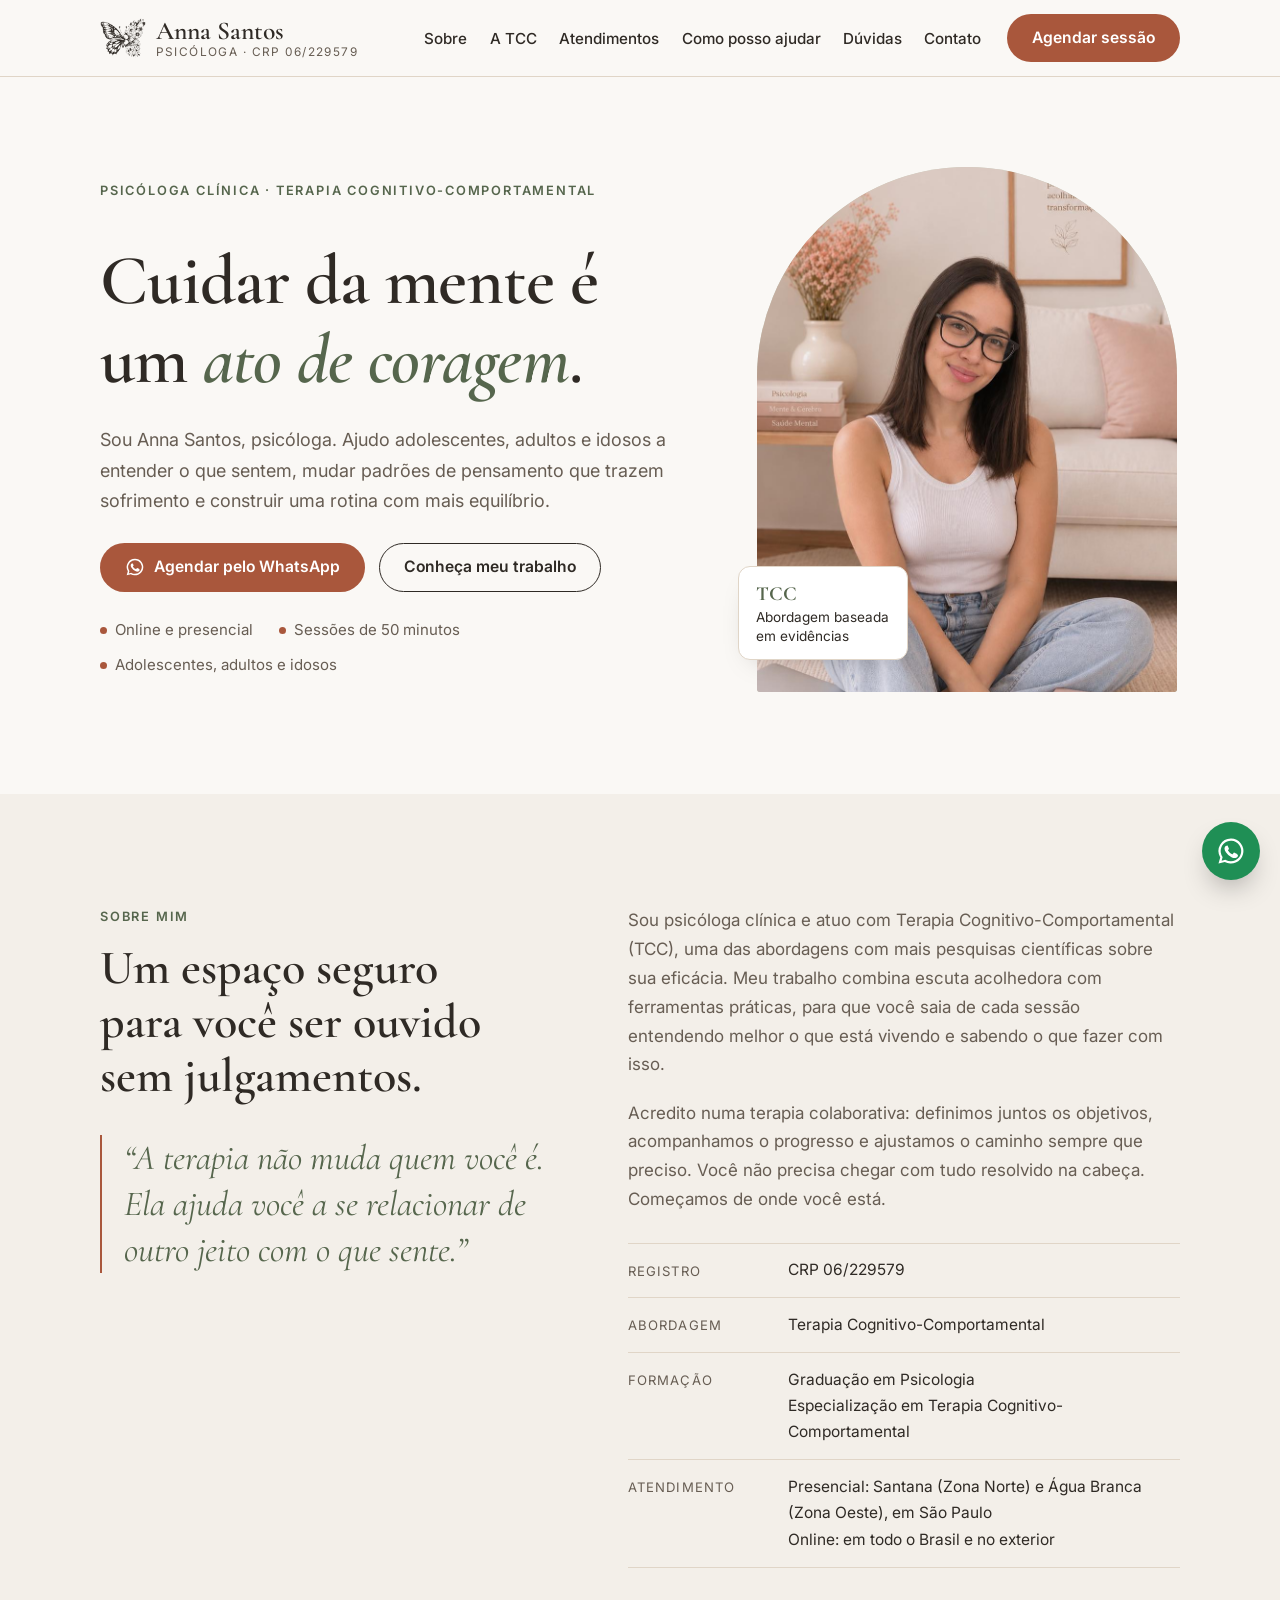
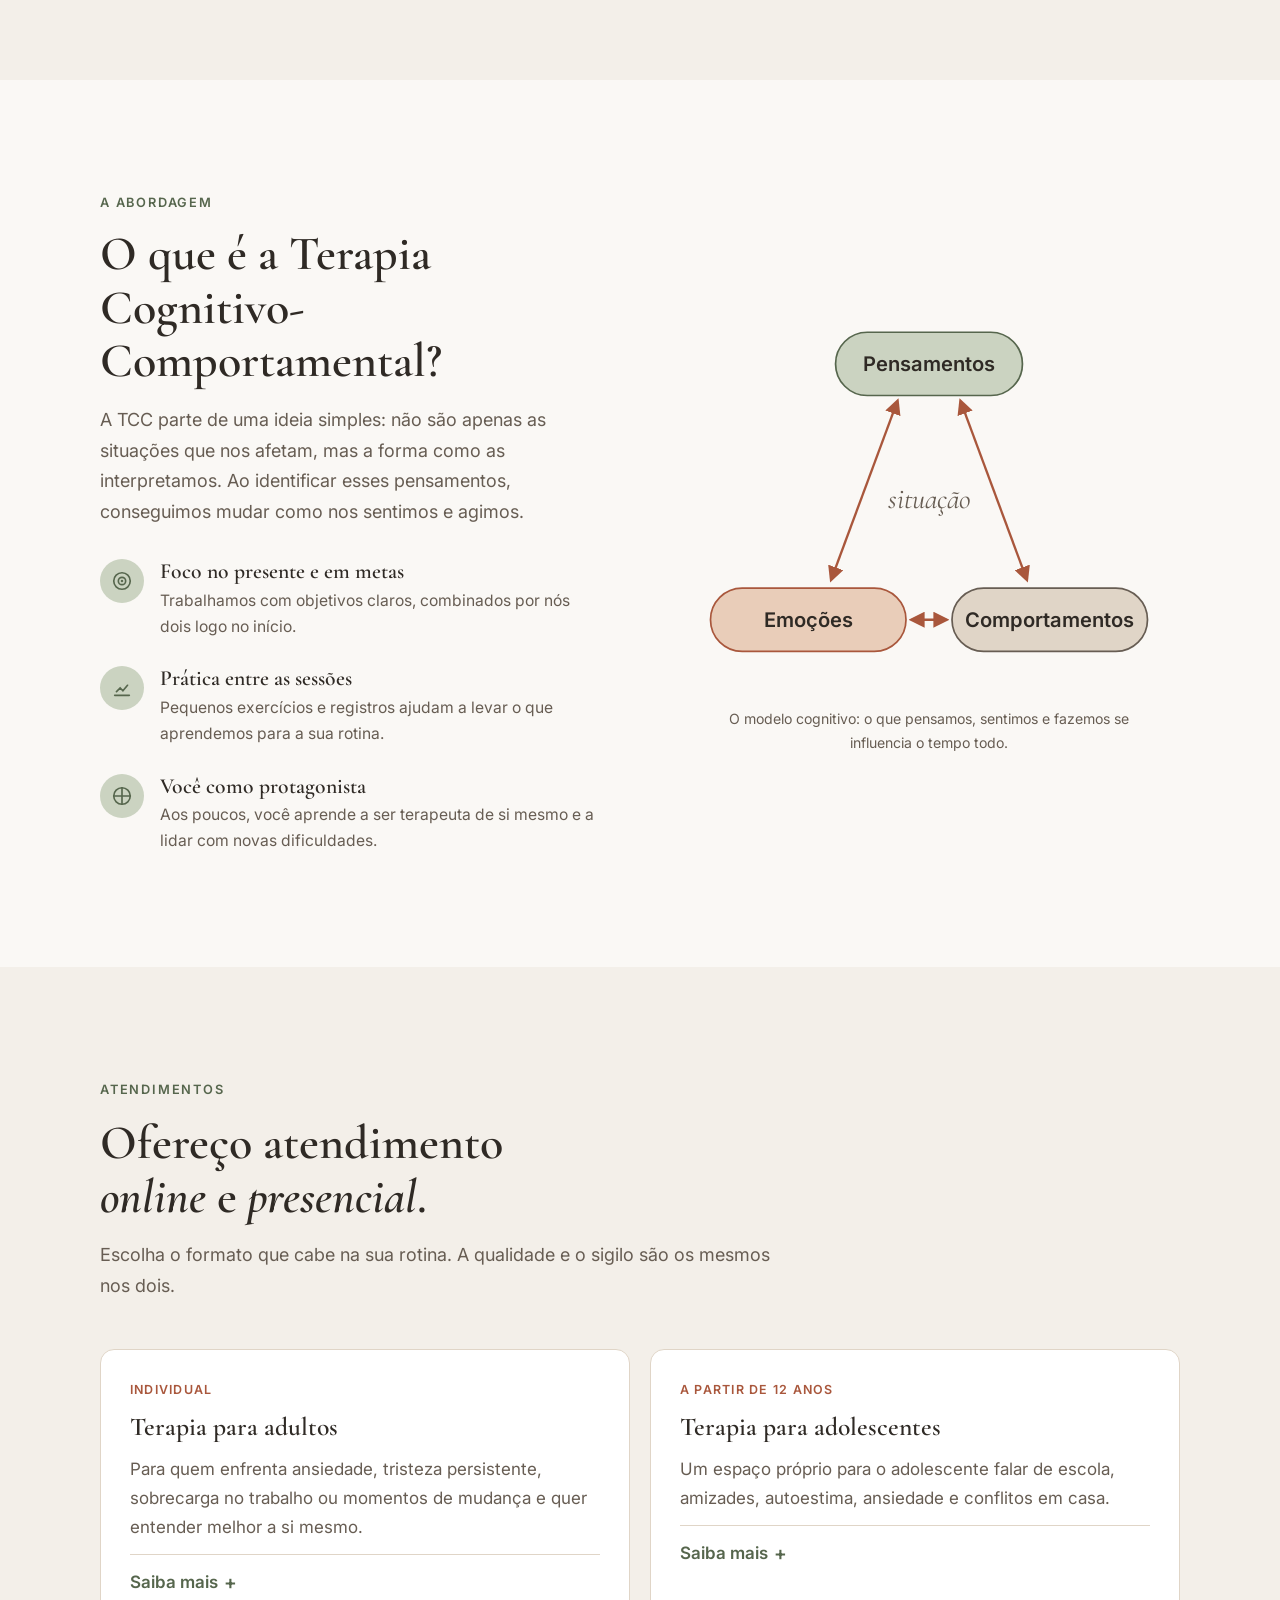
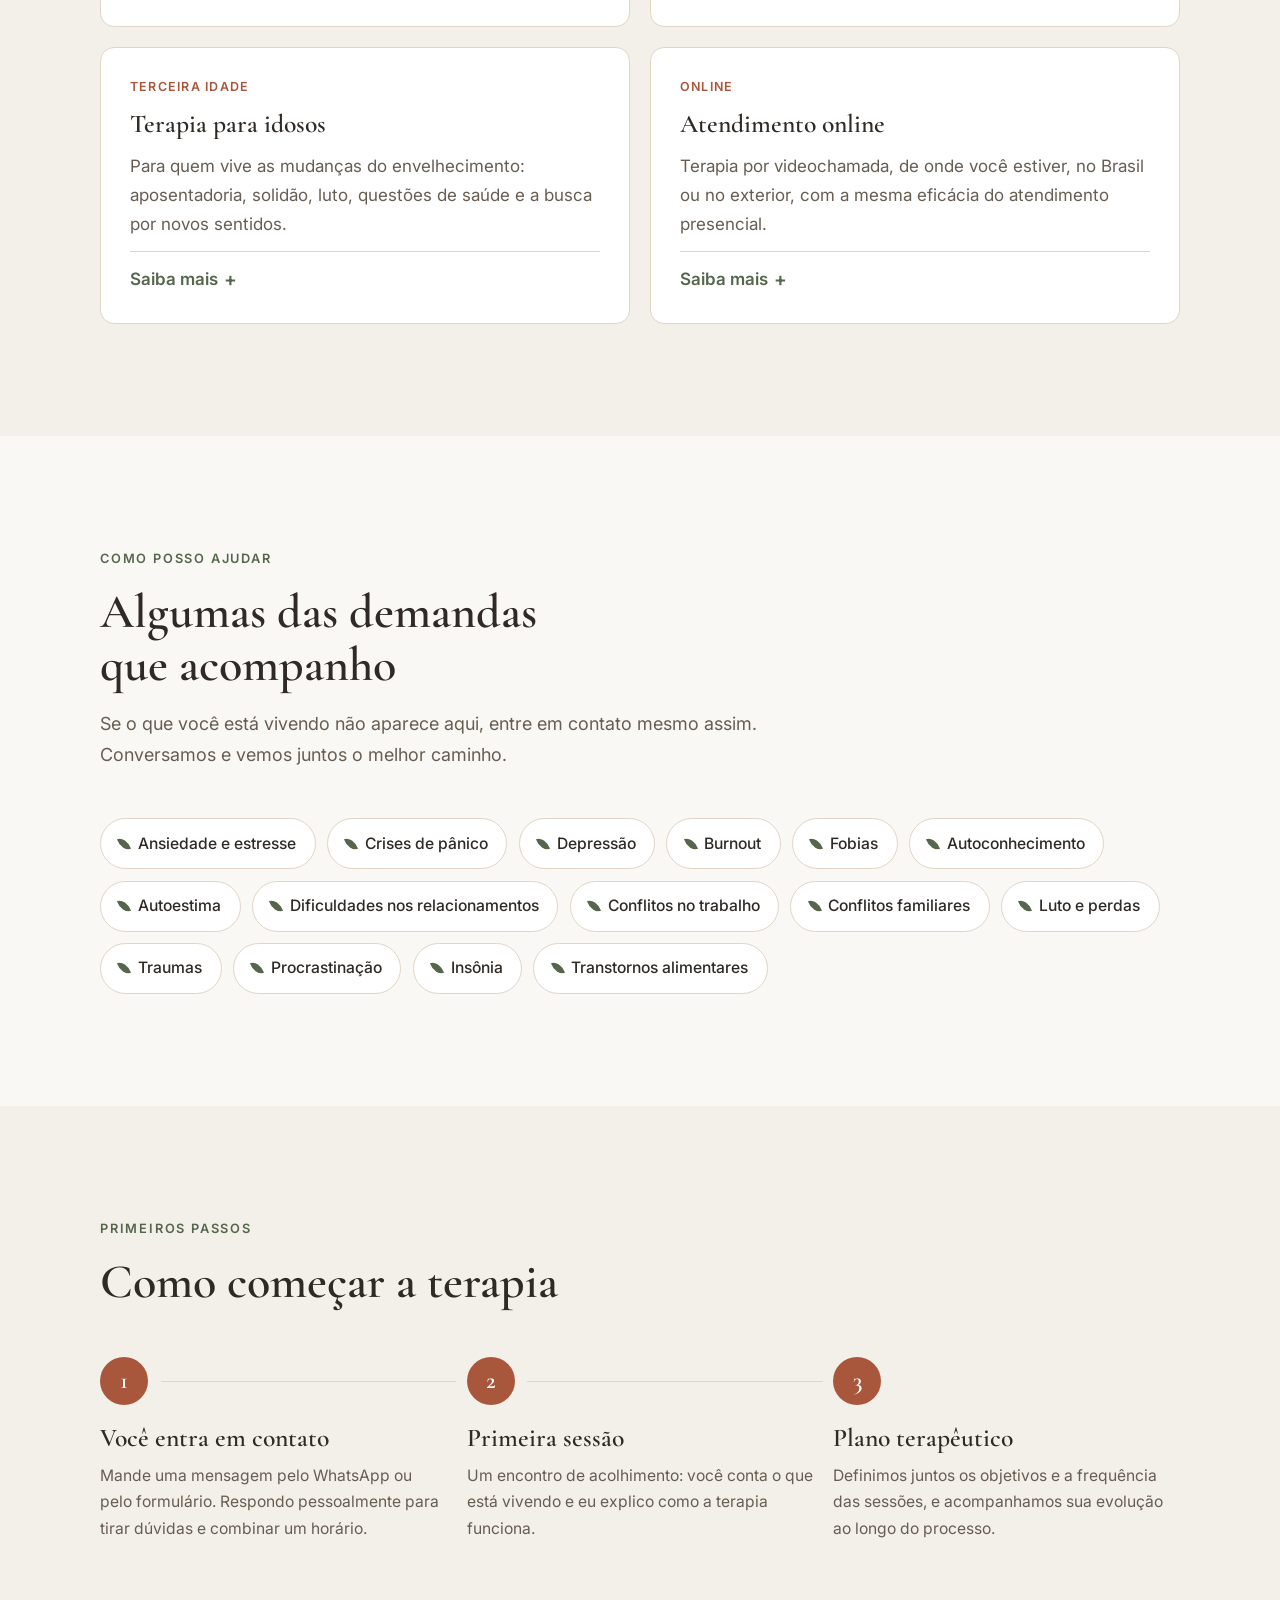
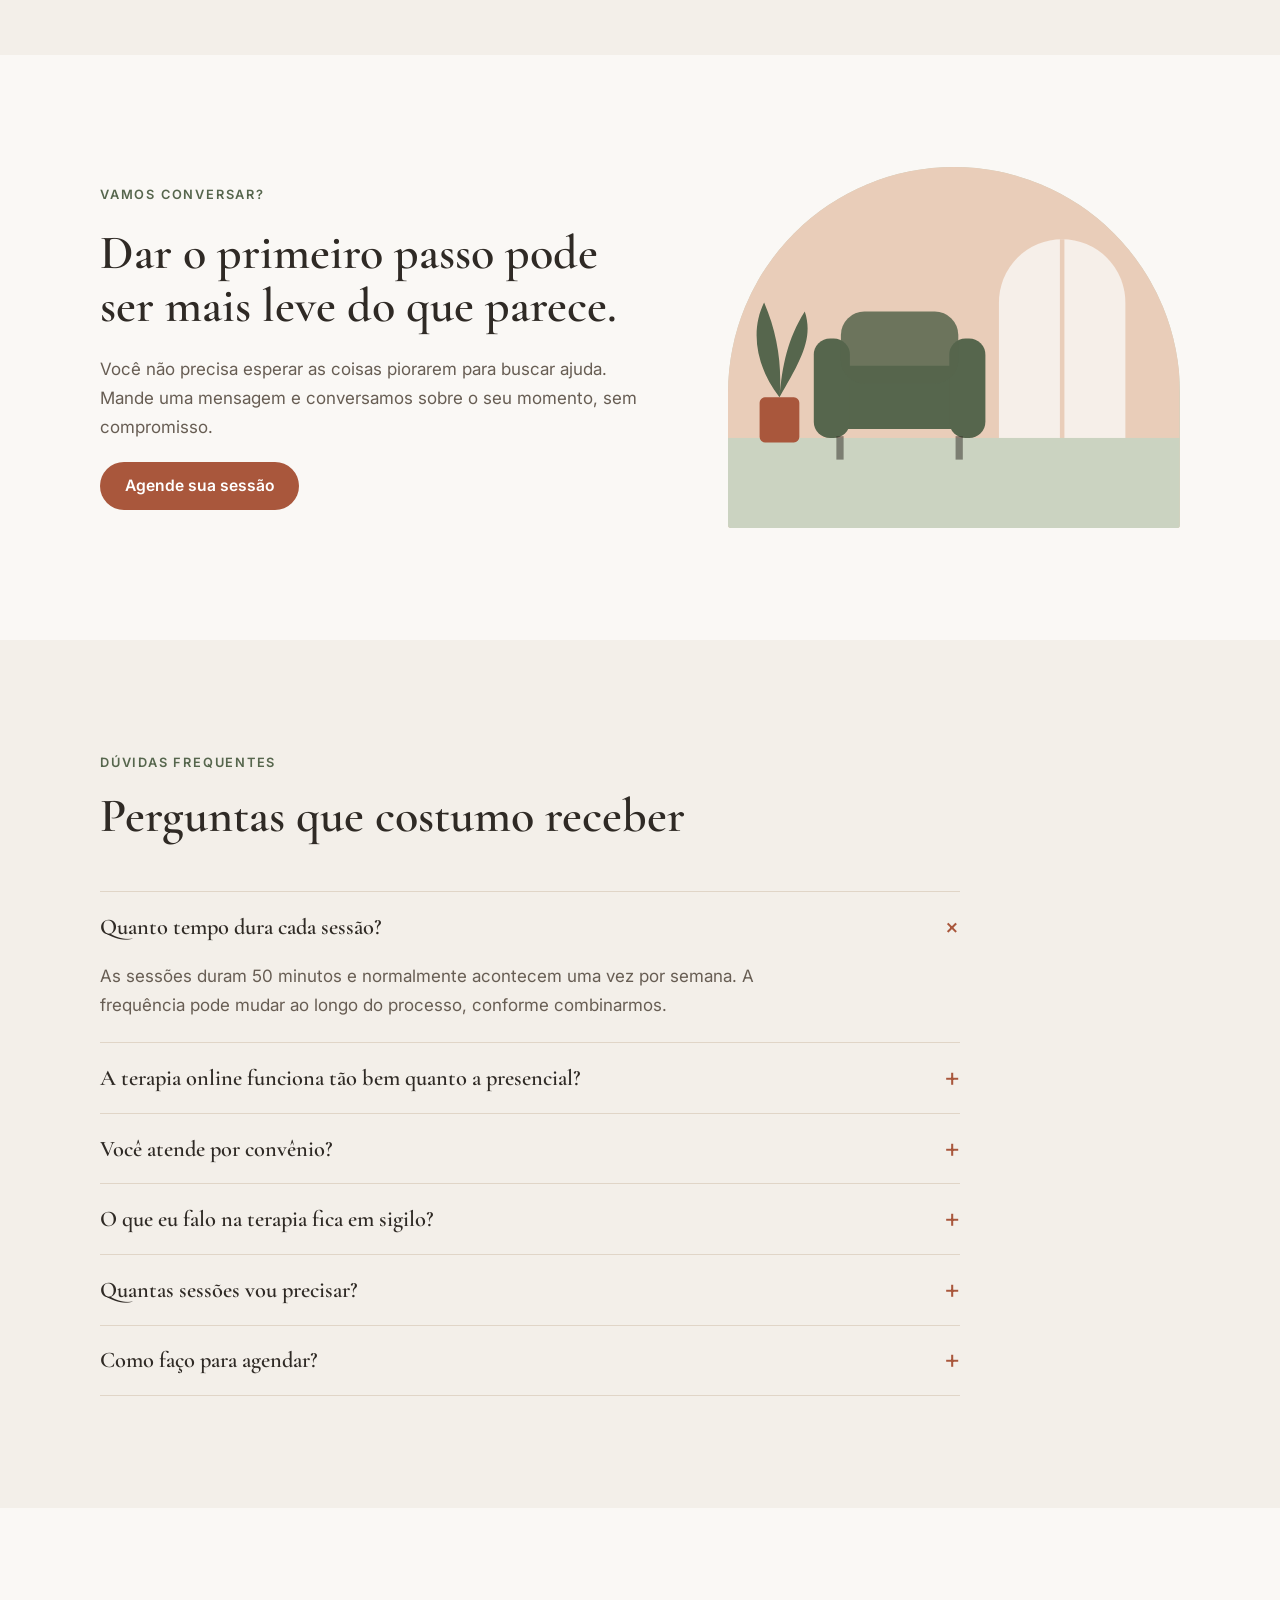
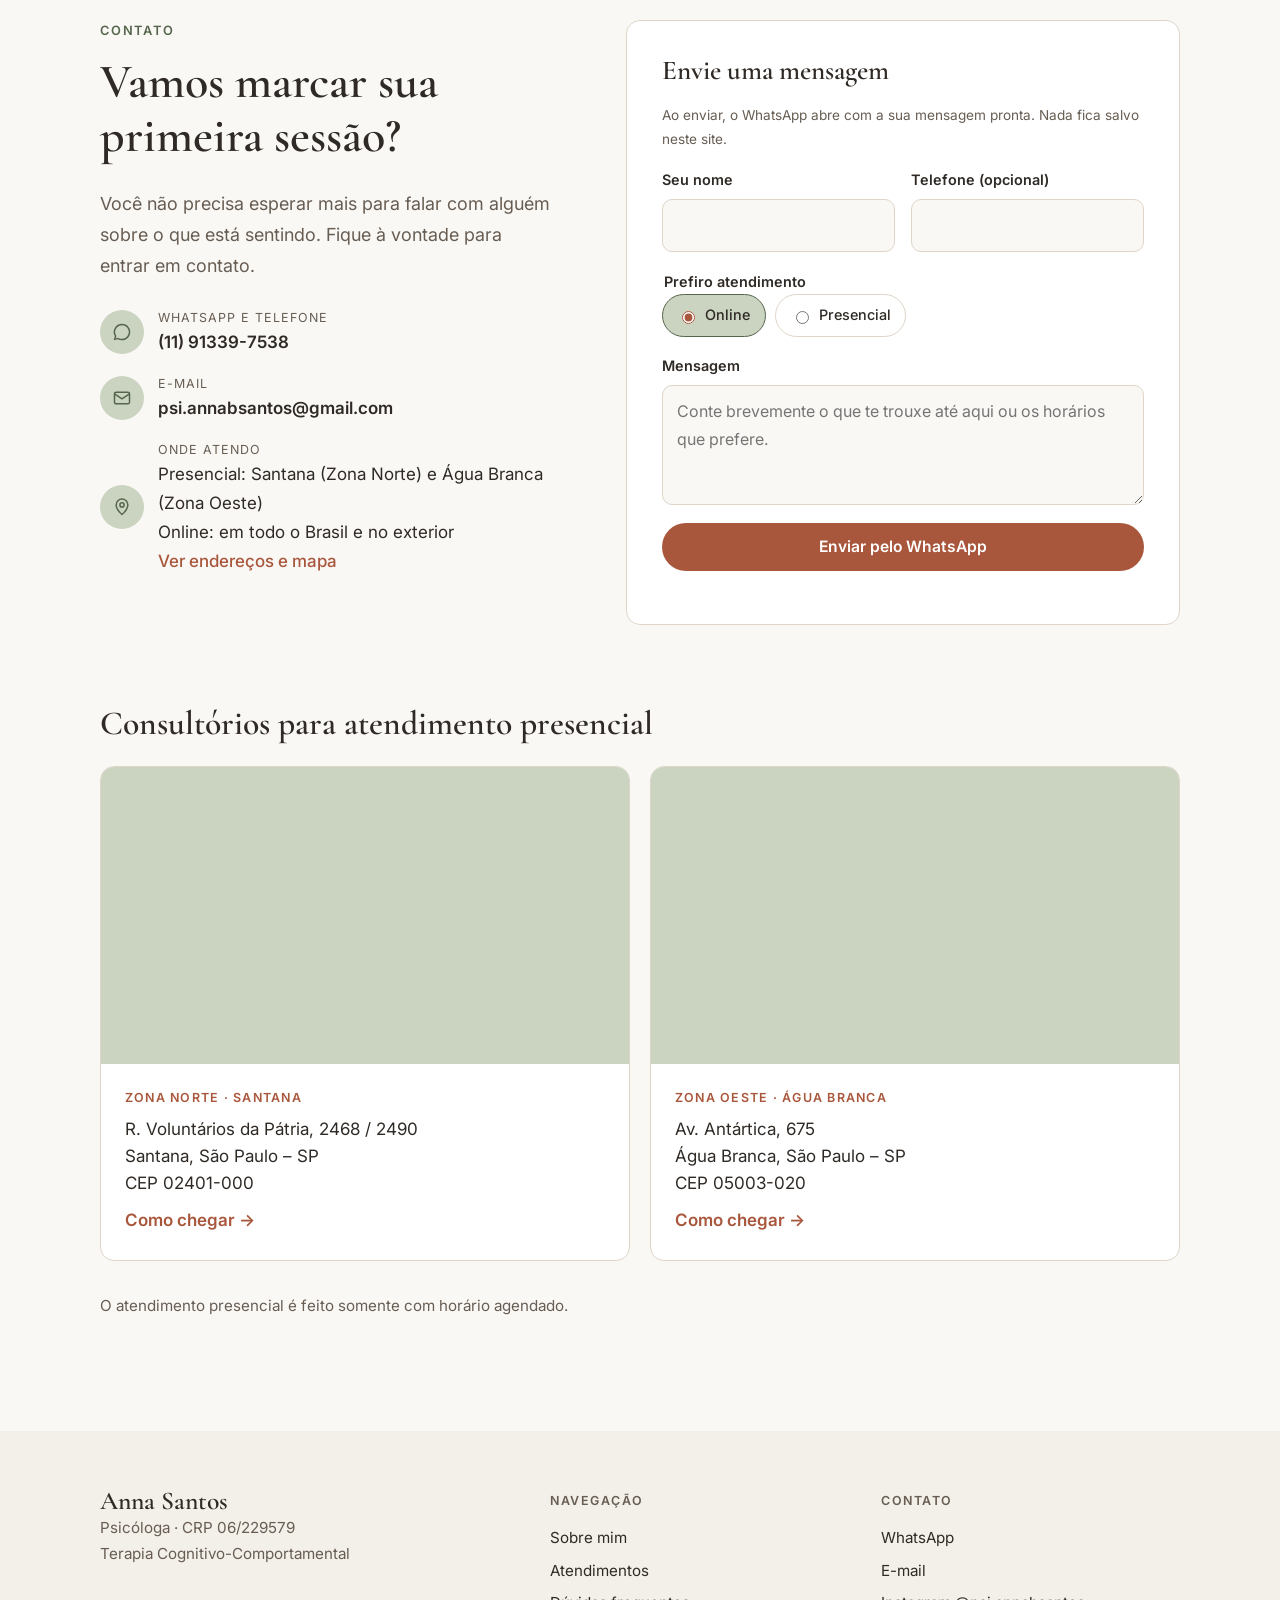
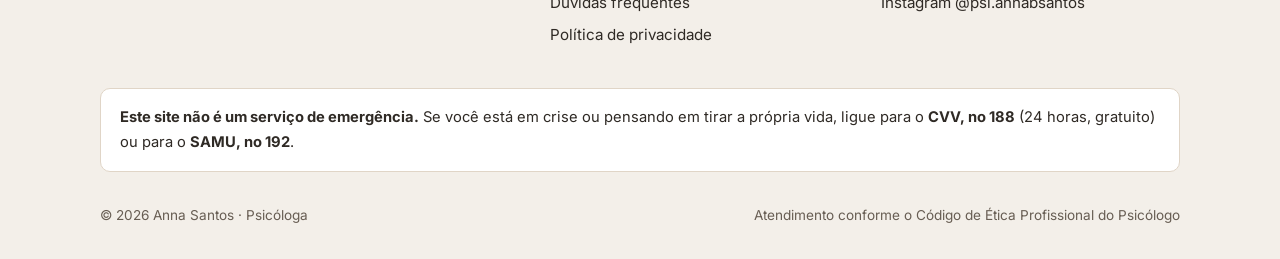
==== commit 4ba492e2: "Diagrama da TCC sem cartão branco e com bolhas em tons suaves Co-Authored-By: Claude Opus 5.5 <norep" ====
--- a/index.html
+++ b/index.html
@@ -19,7 +19,7 @@
 <link rel="preconnect" href="https://fonts.gstatic.com" crossorigin>
 <link rel="stylesheet" href="https://fonts.googleapis.com/css2?family=Cormorant+Garamond:ital,wght@0,500;0,600;1,500;1,600&family=Inter:wght@400;500;600&display=swap">
 <meta name="color-scheme" content="light">
-<link rel="stylesheet" href="styles.css?v=17">
+<link rel="stylesheet" href="styles.css?v=18">
 <script type="application/ld+json">
 {
   "@context": "https://schema.org",
@@ -158,11 +158,11 @@
             <line x1="148" y1="228" x2="172" y2="228" marker-start="url(#arw)" marker-end="url(#arw)"/>
           </g>
           <g font-family="Inter, system-ui, sans-serif" font-size="14" font-weight="600" text-anchor="middle">
-            <rect x="95" y="28" width="130" height="44" rx="22" fill="var(--sage)"/>
-            <text x="160" y="55" fill="var(--bg)">Pensamentos</text>
-            <rect x="8" y="206" width="136" height="44" rx="22" fill="var(--sage-soft)"/>
+            <rect x="95" y="28" width="130" height="44" rx="22" fill="var(--sage-soft)" stroke="var(--sage)" stroke-width="1.2"/>
+            <text x="160" y="55" fill="var(--ink)">Pensamentos</text>
+            <rect x="8" y="206" width="136" height="44" rx="22" fill="var(--clay-soft)" stroke="var(--clay)" stroke-width="1.2"/>
             <text x="76" y="233" fill="var(--ink)">Emoções</text>
-            <rect x="176" y="206" width="136" height="44" rx="22" fill="var(--clay-soft)"/>
+            <rect x="176" y="206" width="136" height="44" rx="22" fill="var(--line)" stroke="var(--muted)" stroke-width="1.2"/>
             <text x="244" y="233" fill="var(--ink)">Comportamentos</text>
           </g>
           <text x="160" y="150" text-anchor="middle" font-family="Cormorant Garamond, Georgia, serif" font-style="italic" font-size="20" fill="var(--muted)">situação</text>
--- a/styles.css
+++ b/styles.css
@@ -178,7 +178,7 @@
 
 /* TCC */
 .tcc { display: grid; grid-template-columns: 1fr 1fr; gap: clamp(2rem, 6vw, 5rem); align-items: center; }
-.tcc__diagram { background: var(--surface); border: 1px solid var(--line); border-radius: var(--radius); padding: 1.5rem; }
+.tcc__diagram { max-width: 460px; justify-self: center; width: 100%; }
 .tcc__diagram figcaption { color: var(--muted); font-size: 0.88rem; margin-top: 0.8rem; text-align: center; }
 .tcc__diagram svg { display: block; width: 100%; height: auto; }
 .pillars { display: grid; gap: 1.6rem; margin-top: 2rem; }
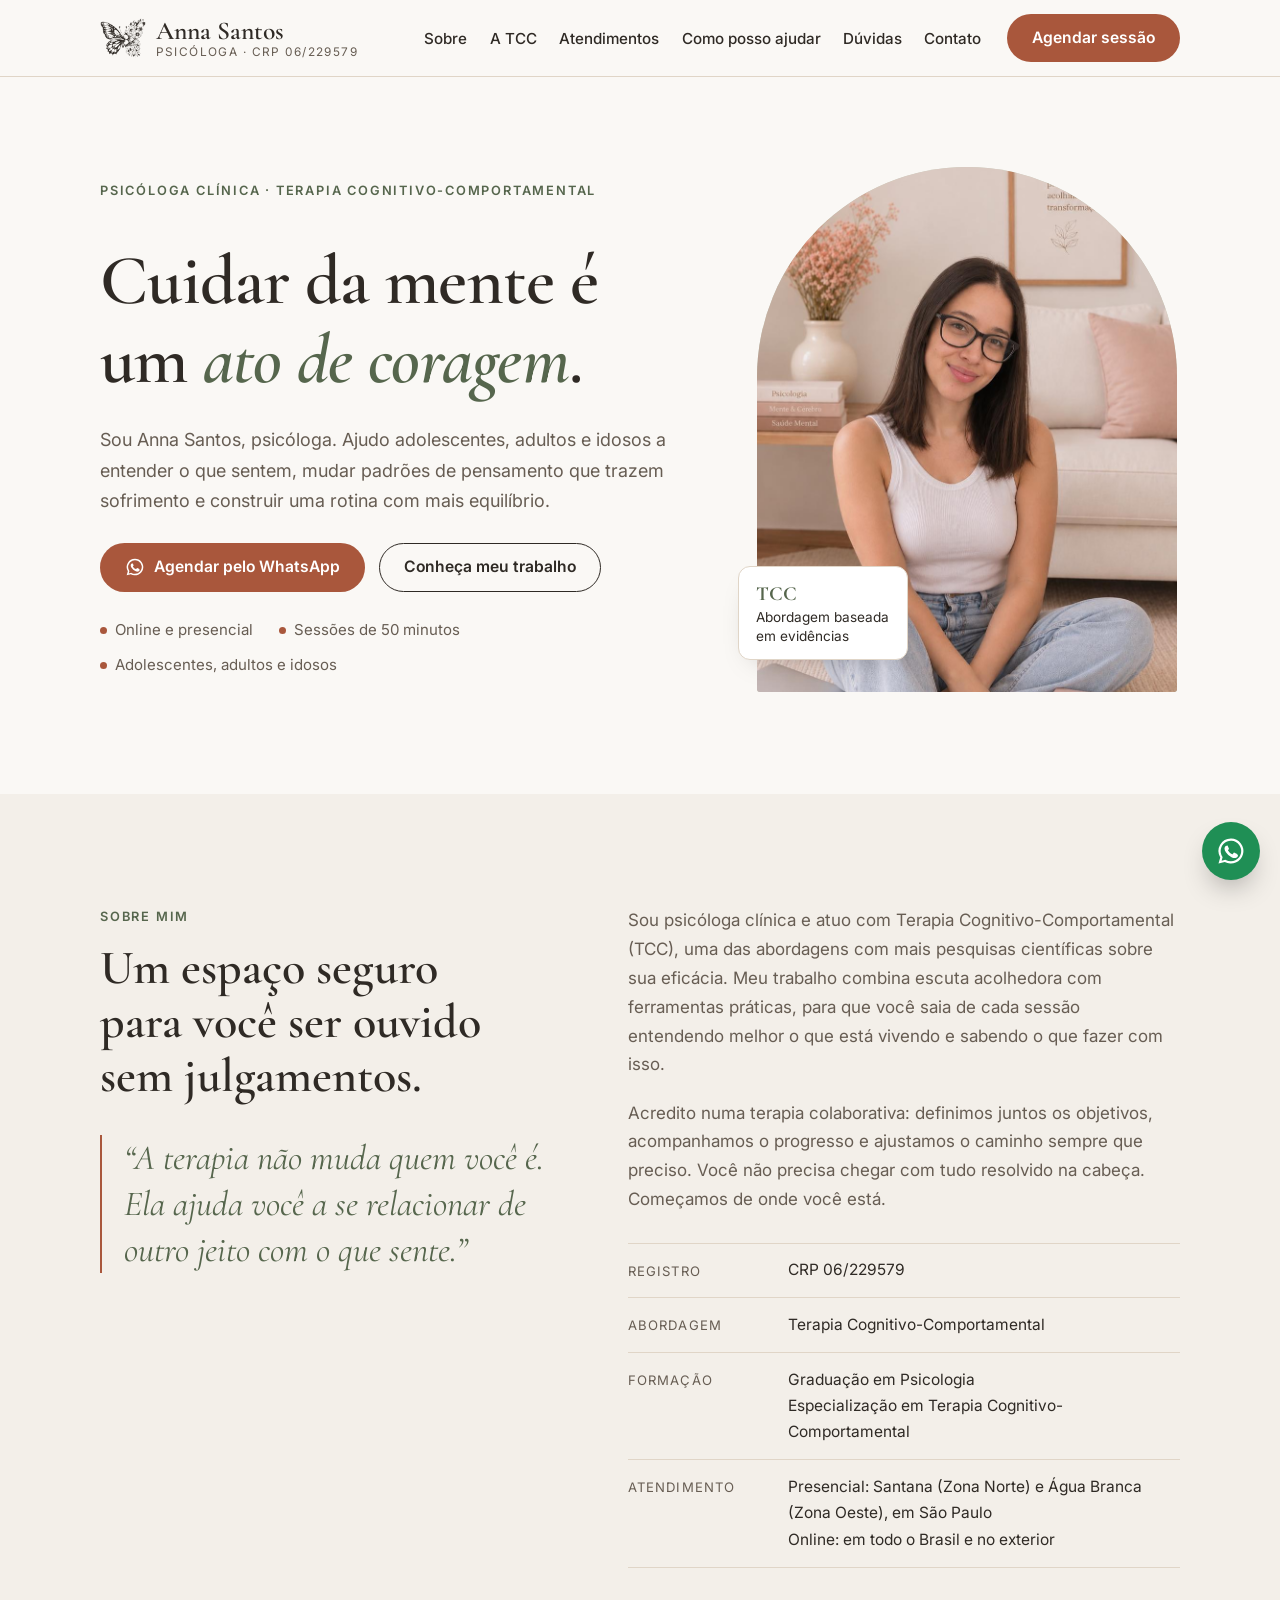
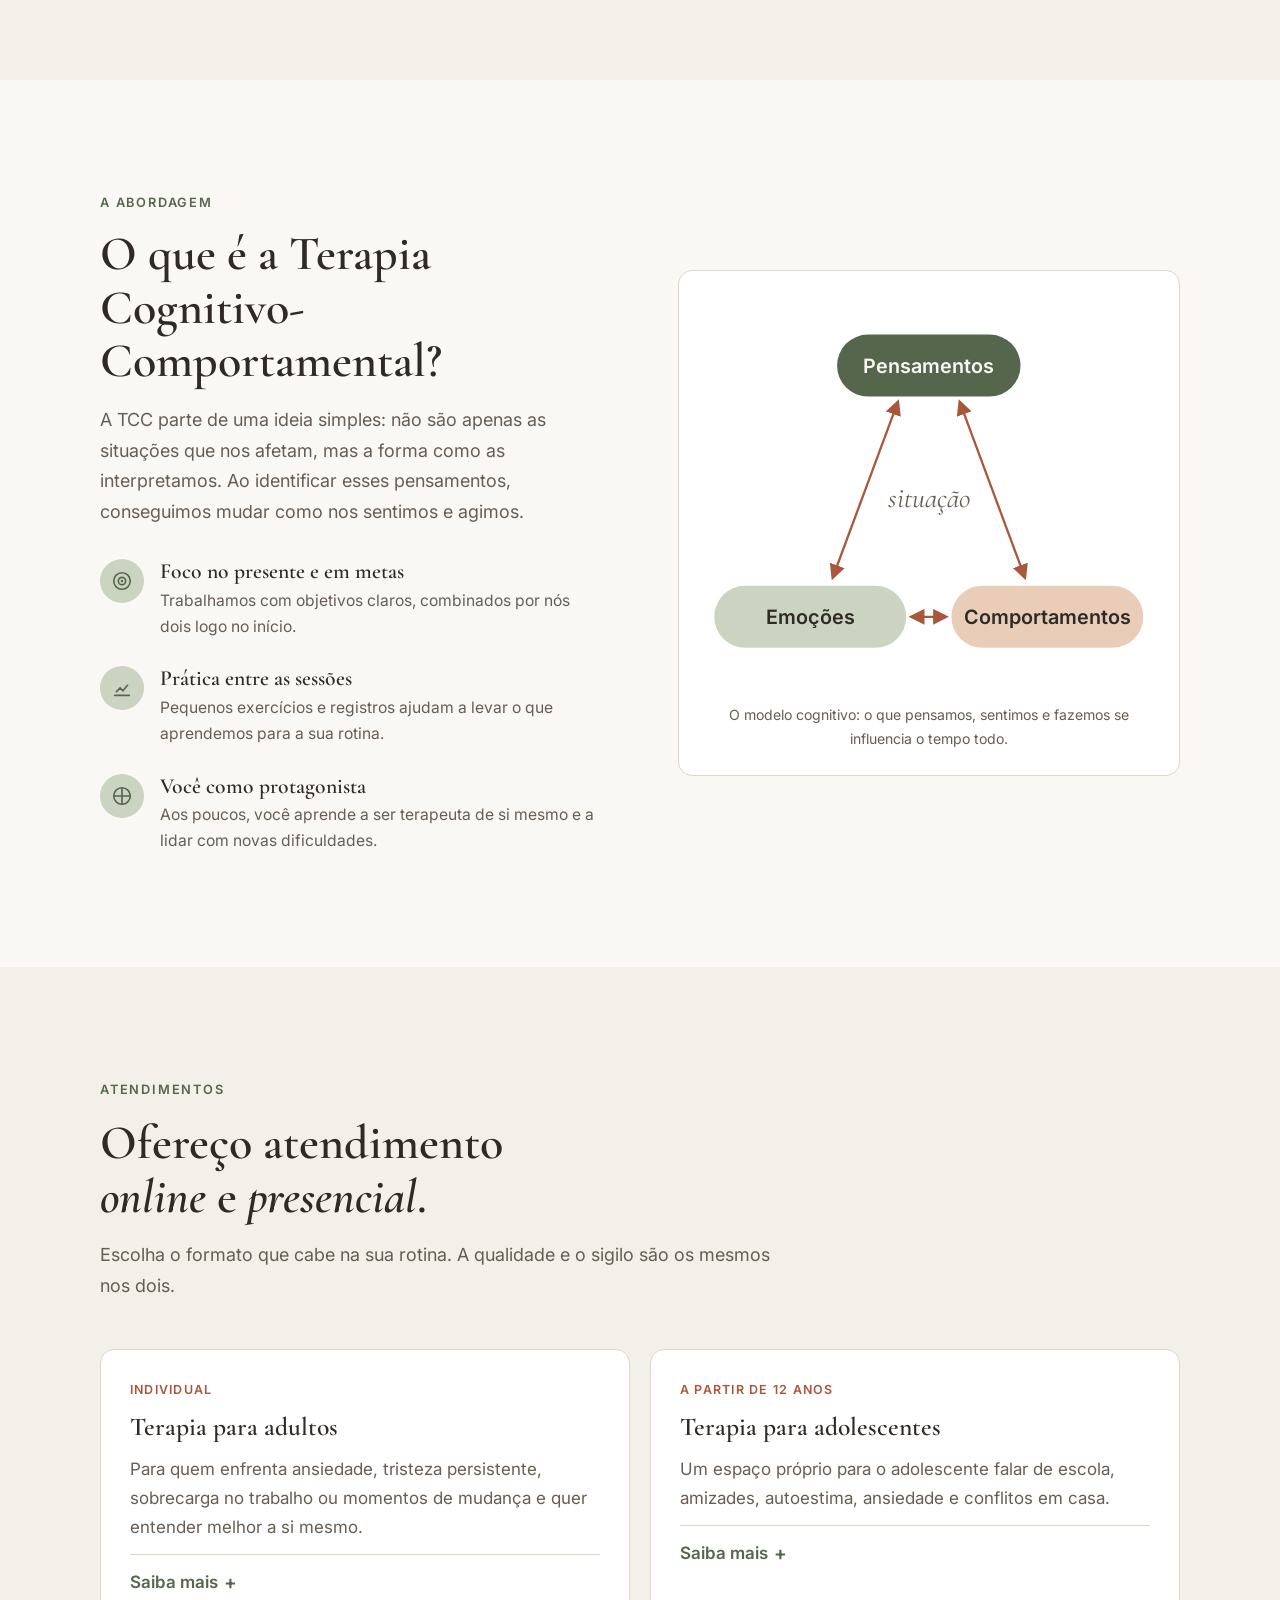
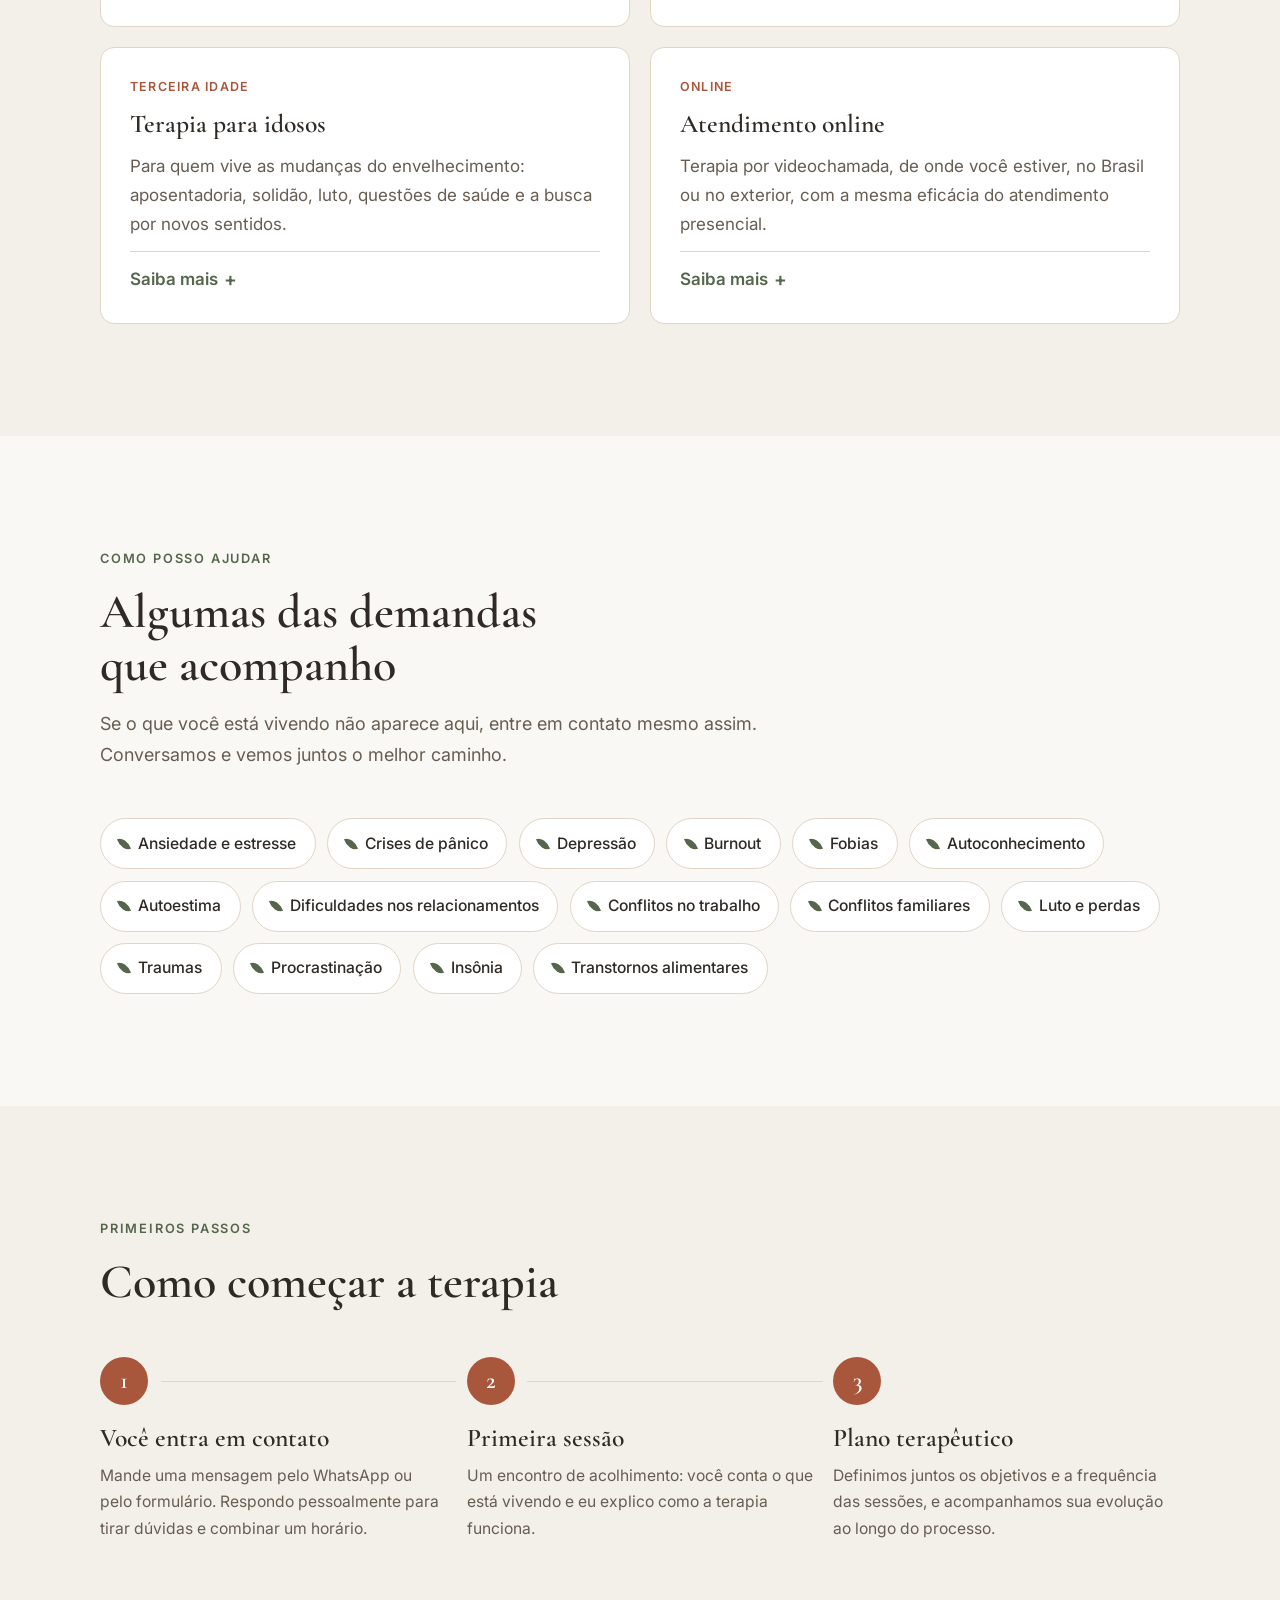
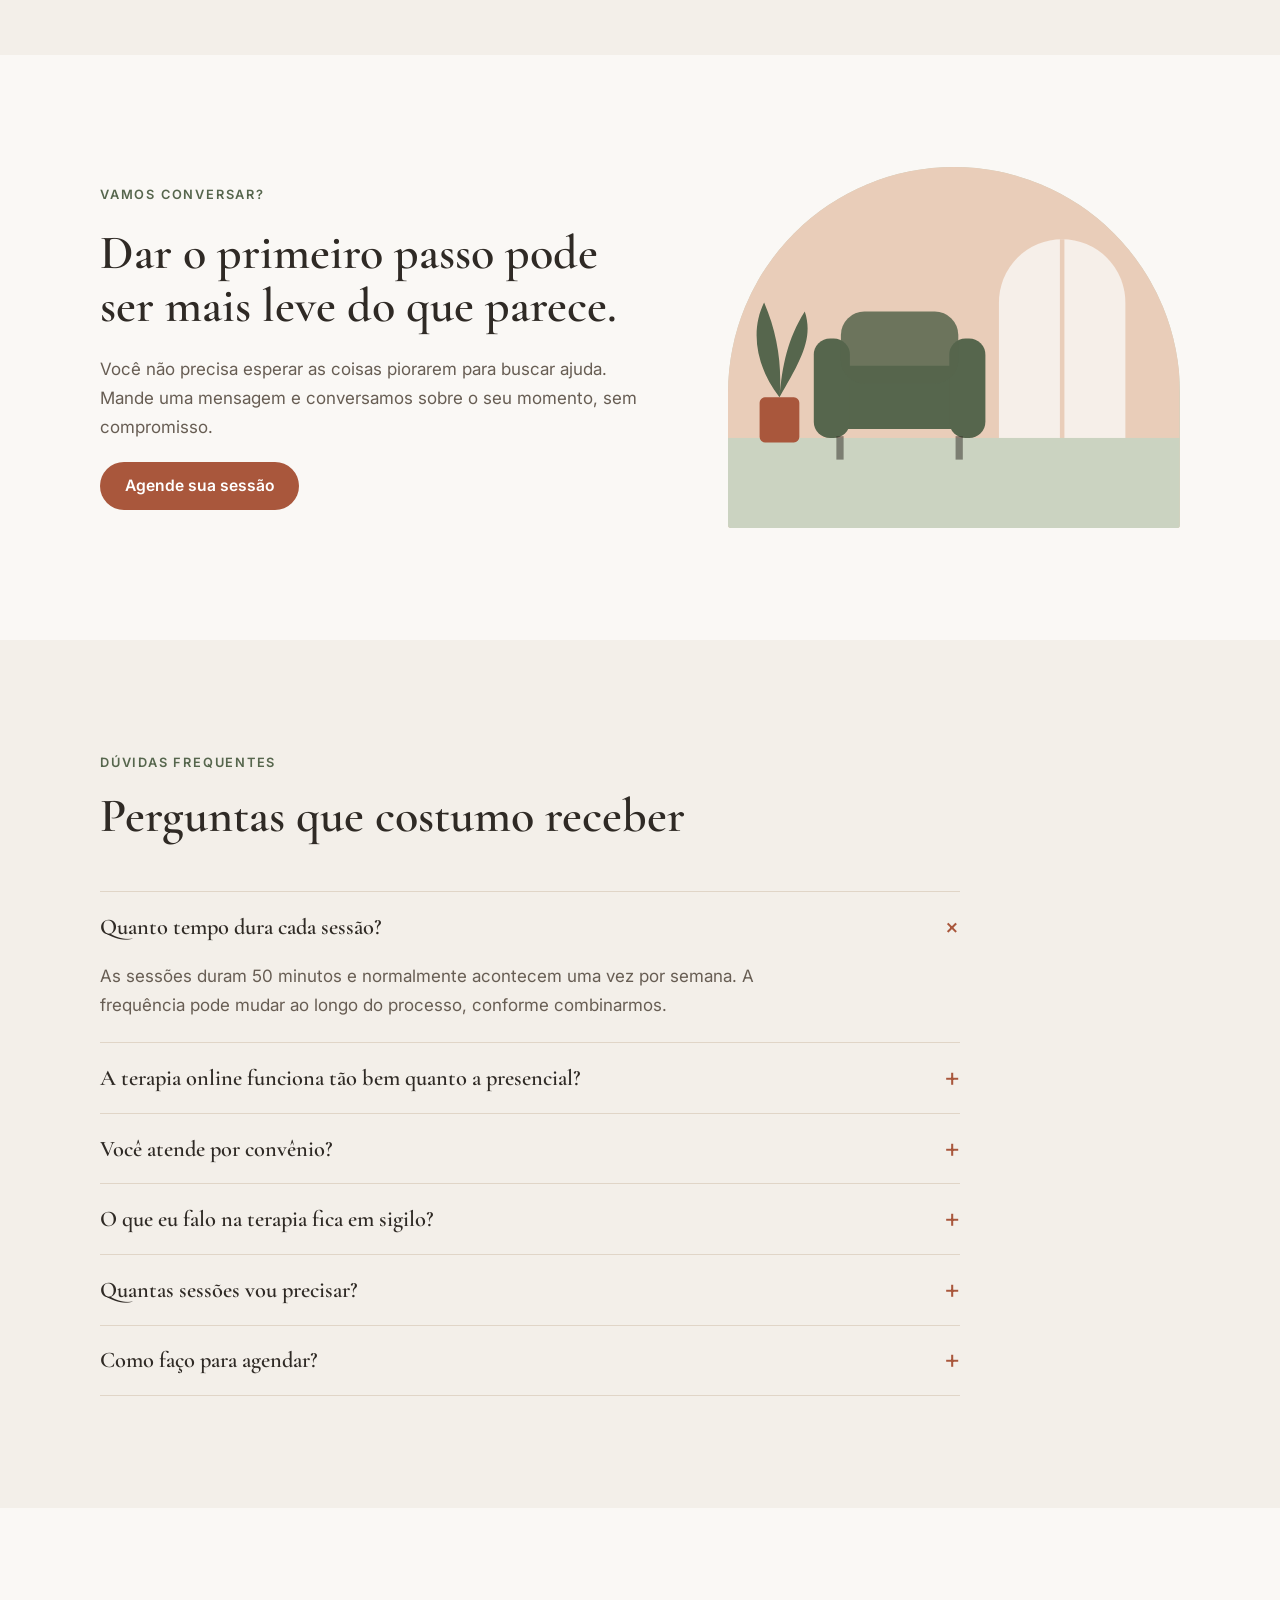
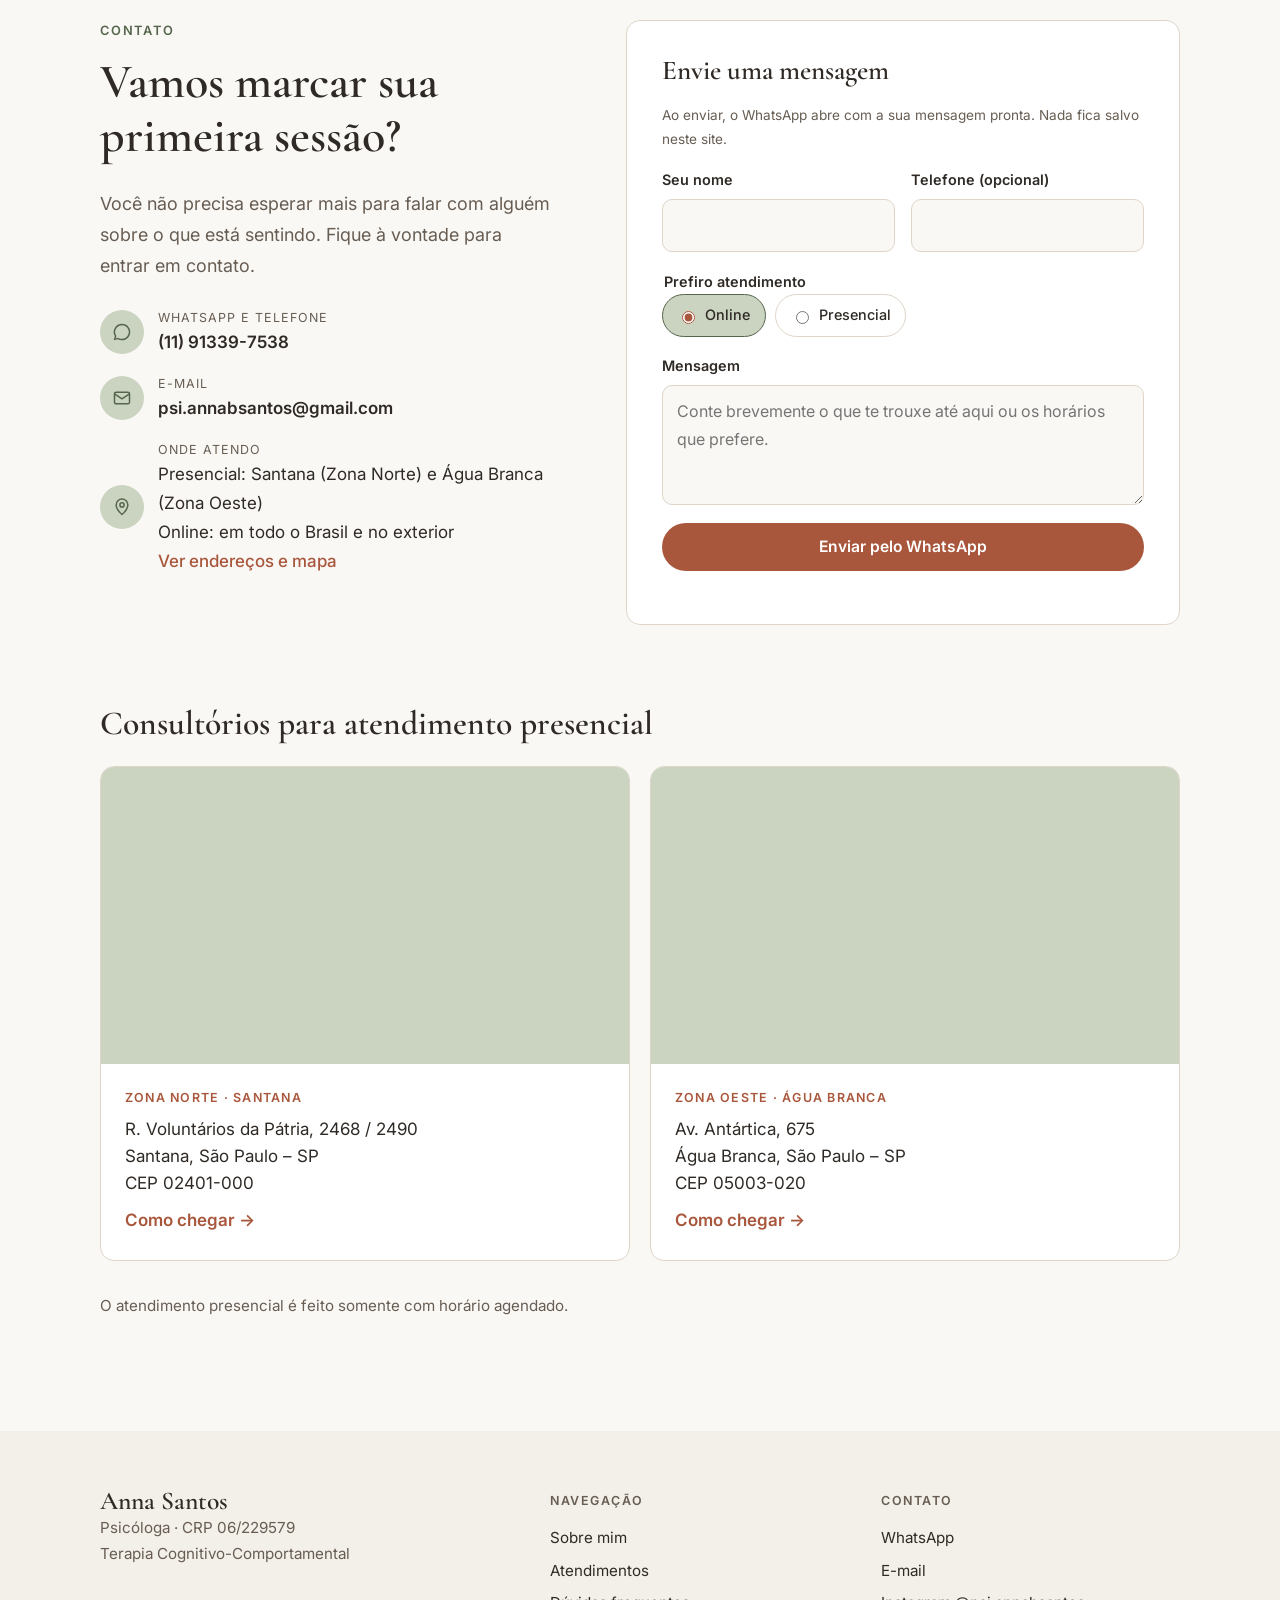
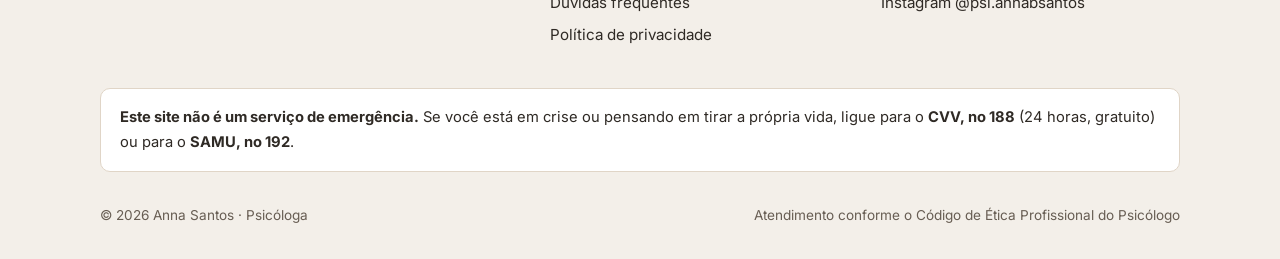
==== commit 9ab0b2a1: "Volta o diagrama da TCC ao estilo anterior (cartão branco e bolha verde) This reverts commit 4ba492e" ====
--- a/index.html
+++ b/index.html
@@ -19,7 +19,7 @@
 <link rel="preconnect" href="https://fonts.gstatic.com" crossorigin>
 <link rel="stylesheet" href="https://fonts.googleapis.com/css2?family=Cormorant+Garamond:ital,wght@0,500;0,600;1,500;1,600&family=Inter:wght@400;500;600&display=swap">
 <meta name="color-scheme" content="light">
-<link rel="stylesheet" href="styles.css?v=18">
+<link rel="stylesheet" href="styles.css?v=17">
 <script type="application/ld+json">
 {
   "@context": "https://schema.org",
@@ -158,11 +158,11 @@
             <line x1="148" y1="228" x2="172" y2="228" marker-start="url(#arw)" marker-end="url(#arw)"/>
           </g>
           <g font-family="Inter, system-ui, sans-serif" font-size="14" font-weight="600" text-anchor="middle">
-            <rect x="95" y="28" width="130" height="44" rx="22" fill="var(--sage-soft)" stroke="var(--sage)" stroke-width="1.2"/>
-            <text x="160" y="55" fill="var(--ink)">Pensamentos</text>
-            <rect x="8" y="206" width="136" height="44" rx="22" fill="var(--clay-soft)" stroke="var(--clay)" stroke-width="1.2"/>
+            <rect x="95" y="28" width="130" height="44" rx="22" fill="var(--sage)"/>
+            <text x="160" y="55" fill="var(--bg)">Pensamentos</text>
+            <rect x="8" y="206" width="136" height="44" rx="22" fill="var(--sage-soft)"/>
             <text x="76" y="233" fill="var(--ink)">Emoções</text>
-            <rect x="176" y="206" width="136" height="44" rx="22" fill="var(--line)" stroke="var(--muted)" stroke-width="1.2"/>
+            <rect x="176" y="206" width="136" height="44" rx="22" fill="var(--clay-soft)"/>
             <text x="244" y="233" fill="var(--ink)">Comportamentos</text>
           </g>
           <text x="160" y="150" text-anchor="middle" font-family="Cormorant Garamond, Georgia, serif" font-style="italic" font-size="20" fill="var(--muted)">situação</text>
--- a/styles.css
+++ b/styles.css
@@ -178,7 +178,7 @@
 
 /* TCC */
 .tcc { display: grid; grid-template-columns: 1fr 1fr; gap: clamp(2rem, 6vw, 5rem); align-items: center; }
-.tcc__diagram { max-width: 460px; justify-self: center; width: 100%; }
+.tcc__diagram { background: var(--surface); border: 1px solid var(--line); border-radius: var(--radius); padding: 1.5rem; }
 .tcc__diagram figcaption { color: var(--muted); font-size: 0.88rem; margin-top: 0.8rem; text-align: center; }
 .tcc__diagram svg { display: block; width: 100%; height: auto; }
 .pillars { display: grid; gap: 1.6rem; margin-top: 2rem; }
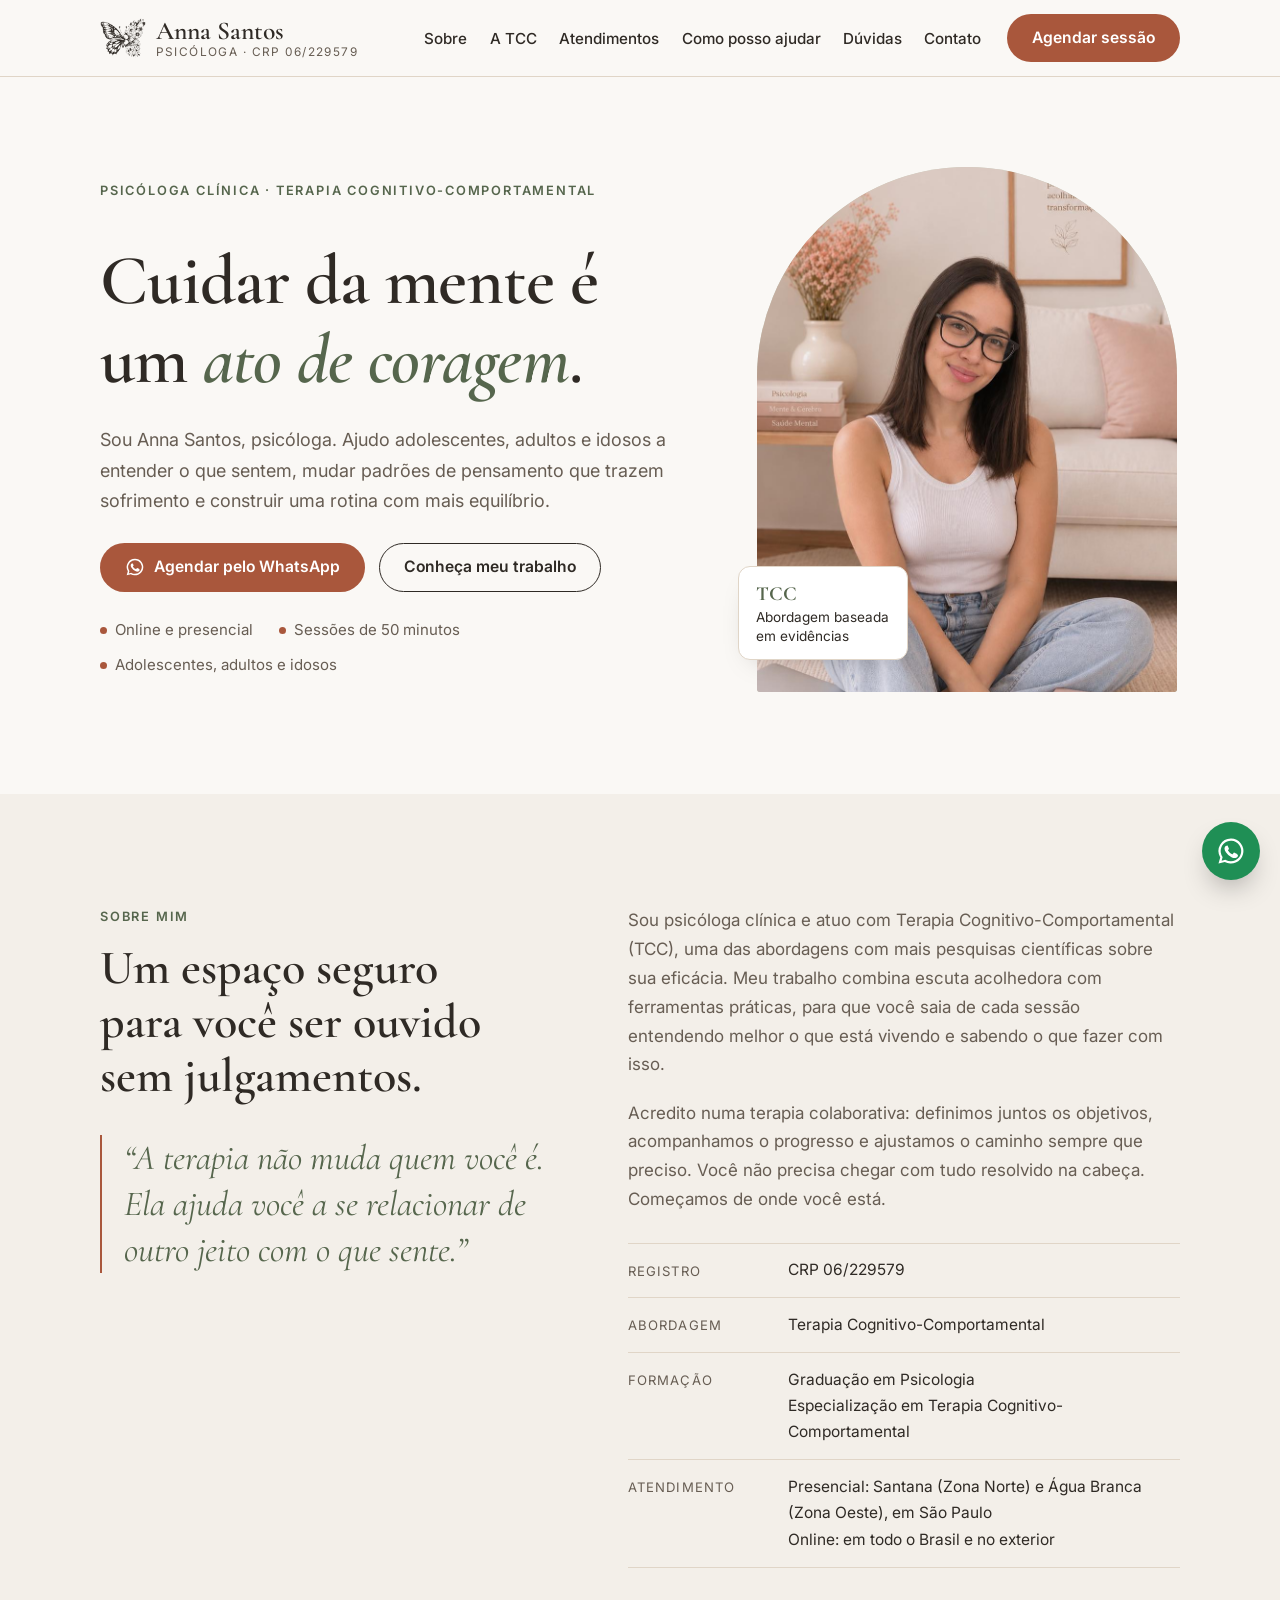
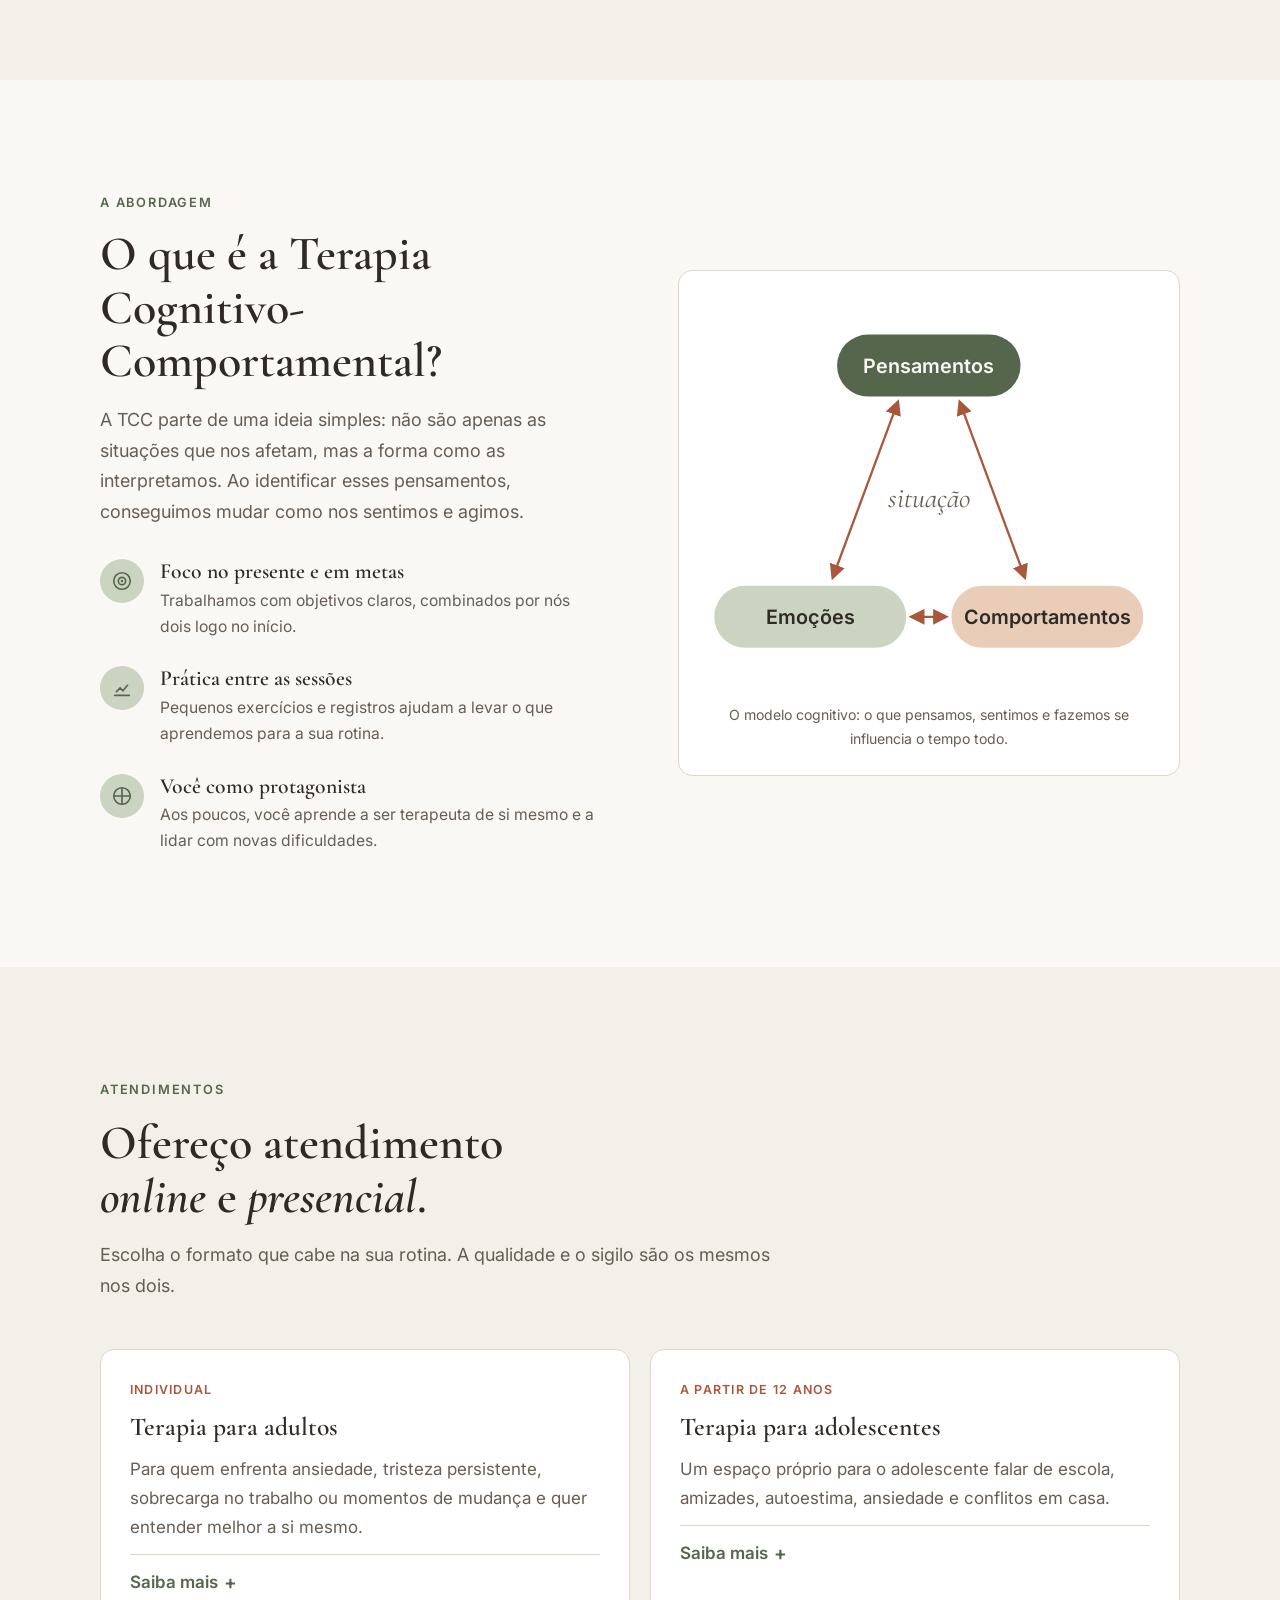
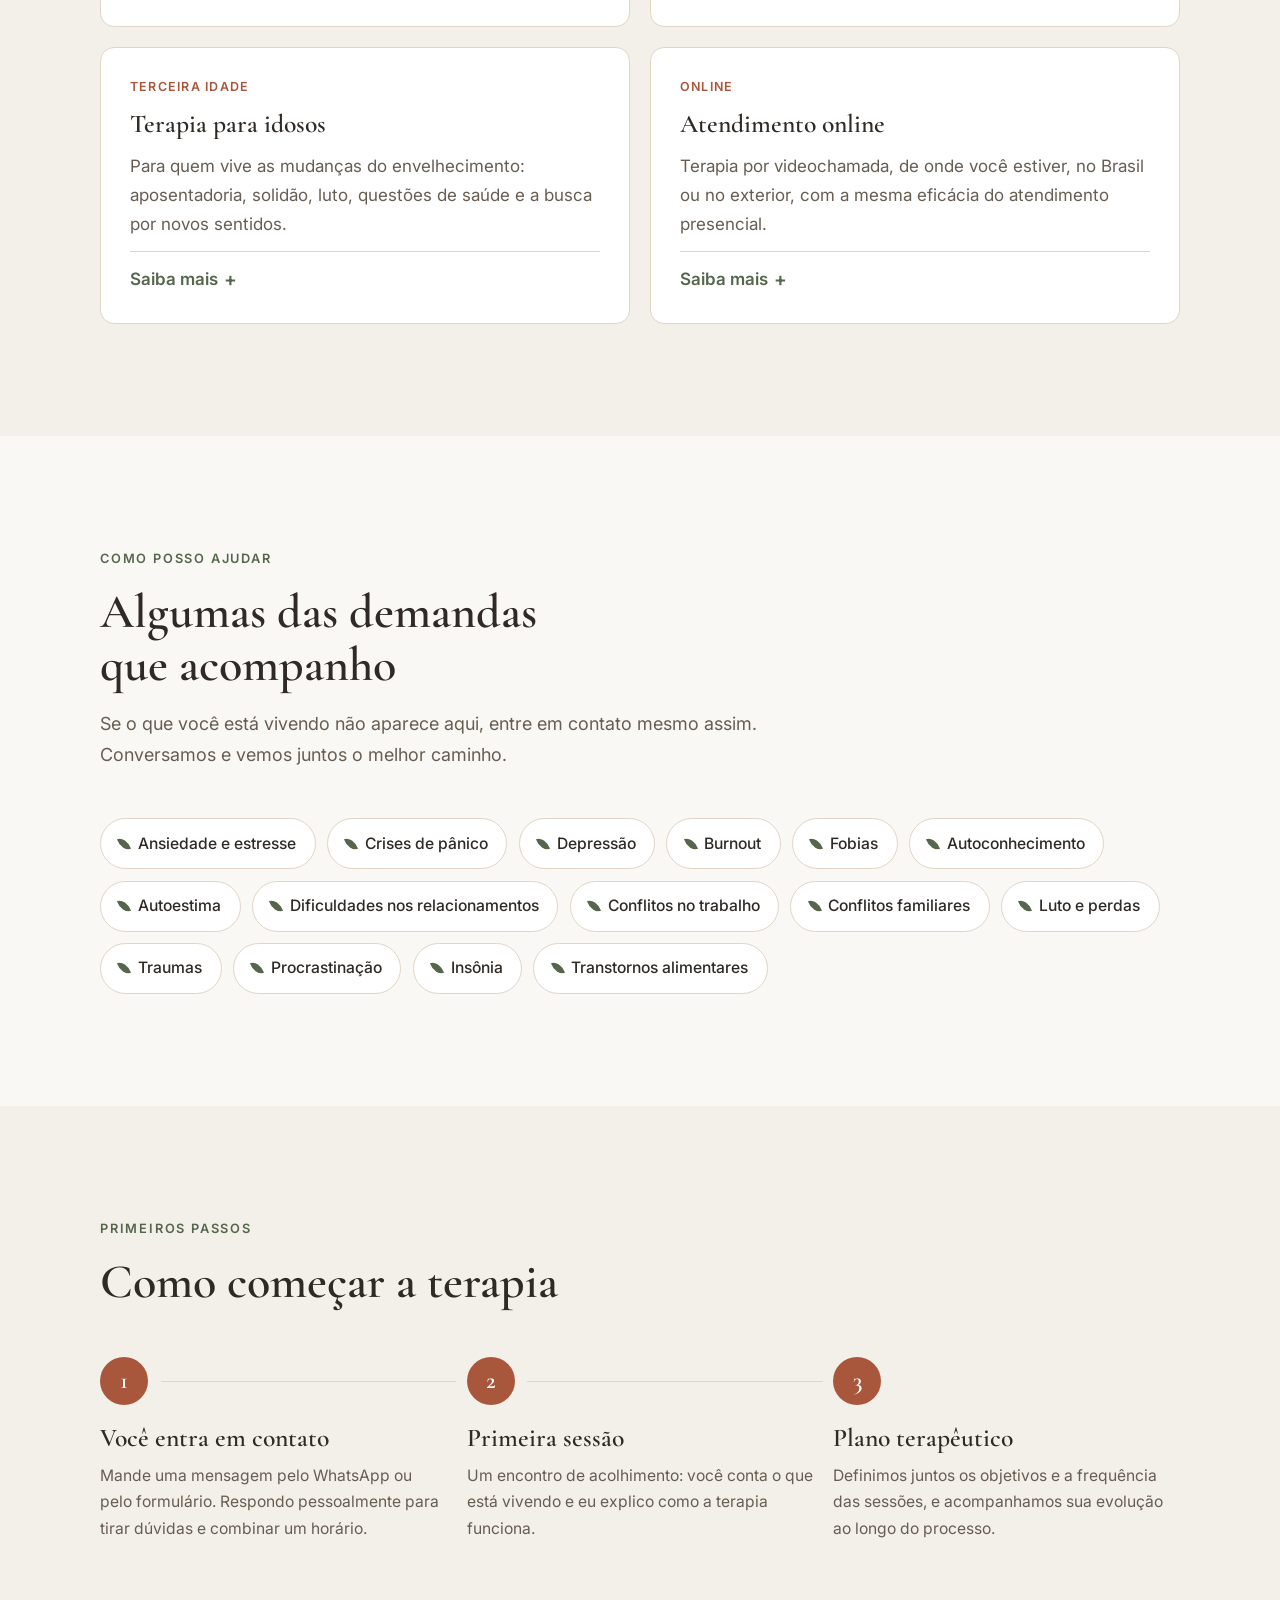
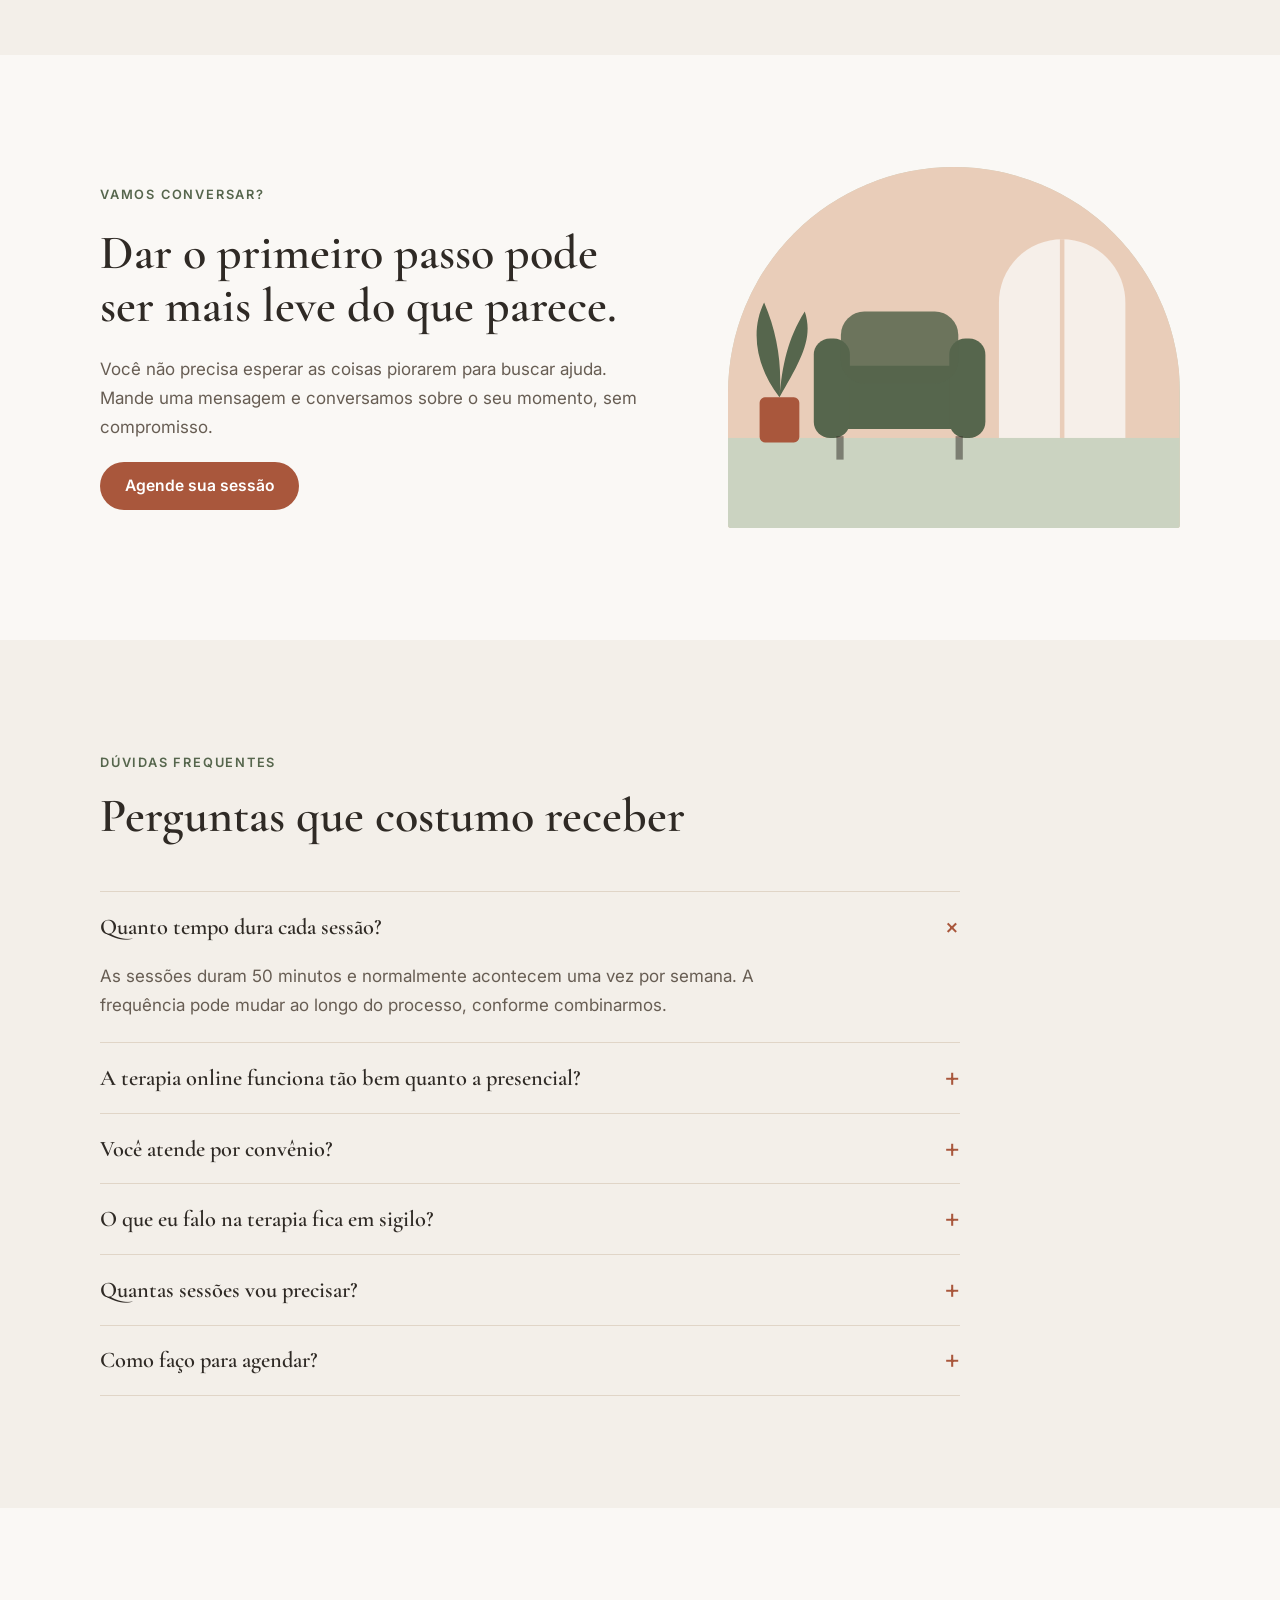
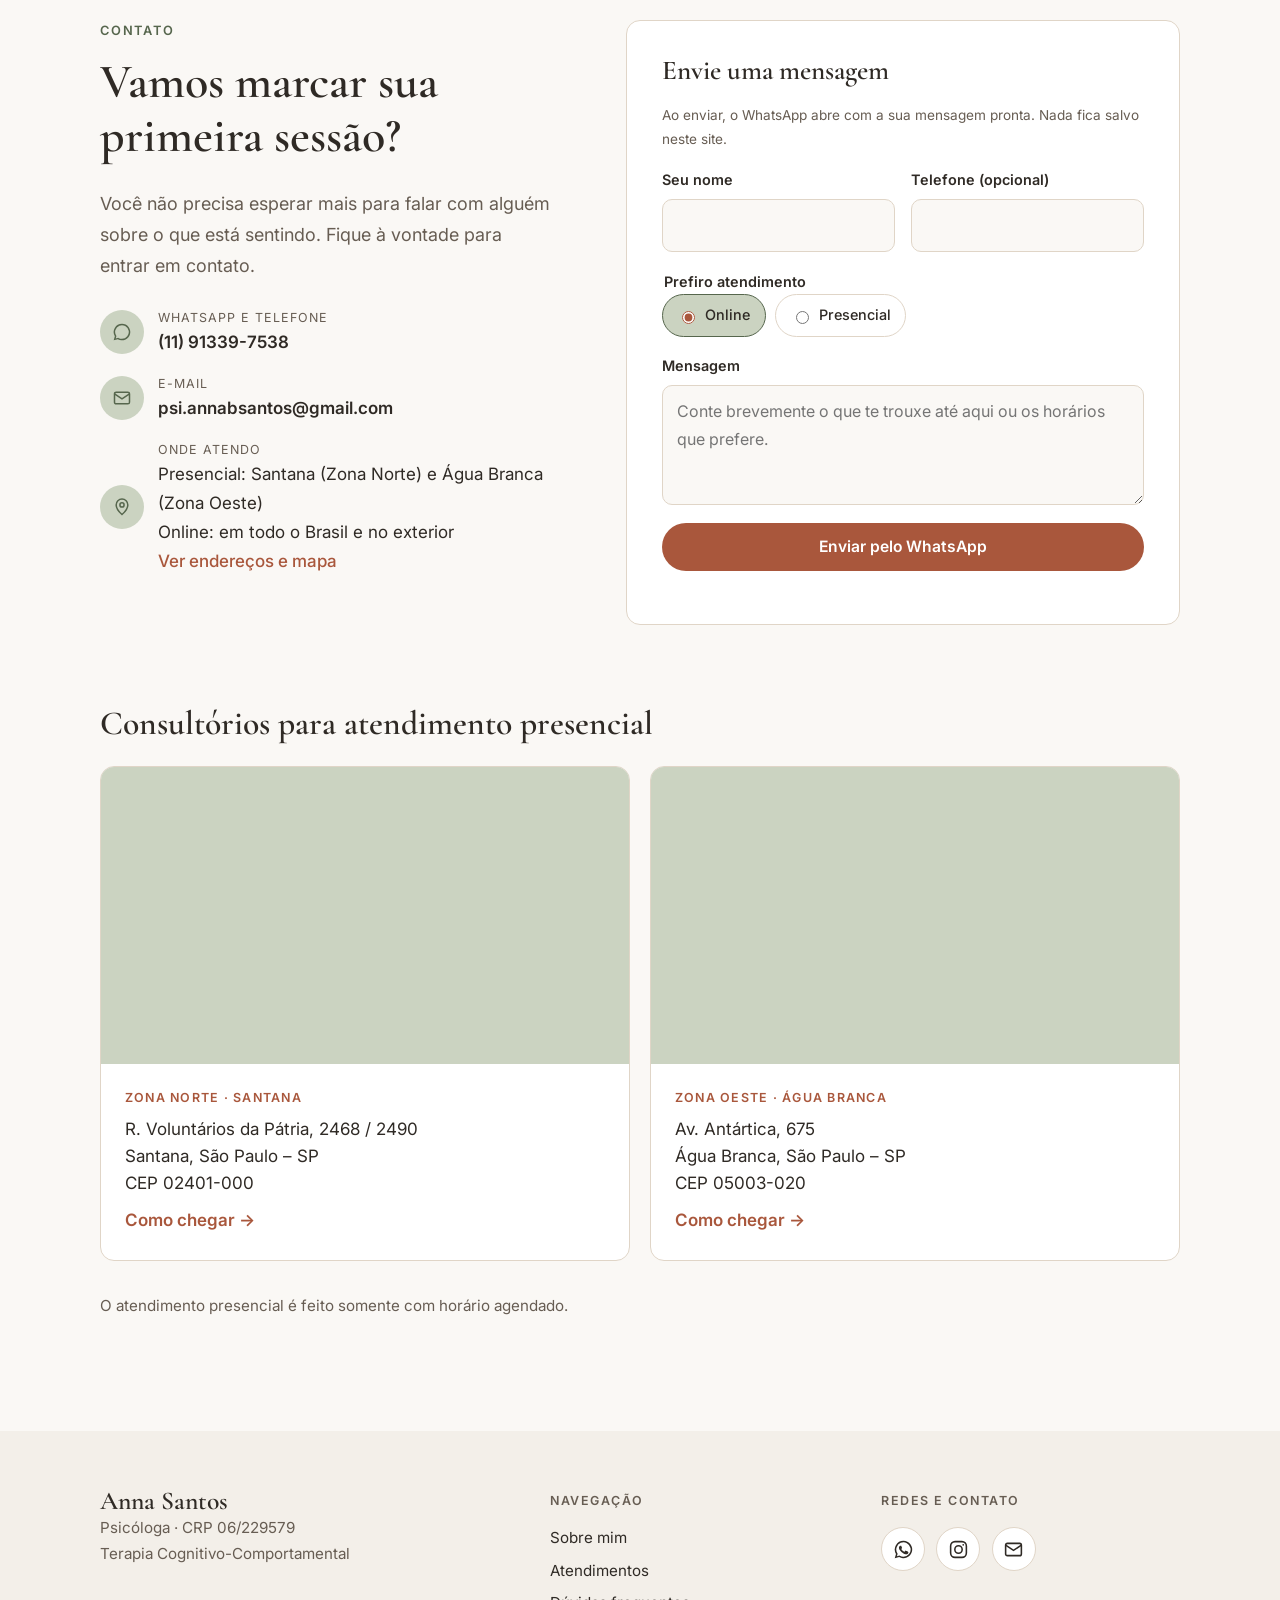
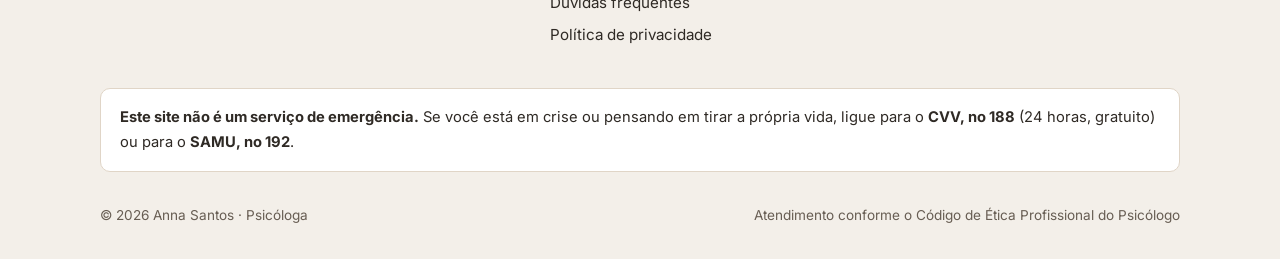
==== commit c11a148f: "Troca os nomes das redes por ícones no rodapé WhatsApp, Instagram e e-mail viram botões redondos com" ====
--- a/index.html
+++ b/index.html
@@ -14,12 +14,19 @@
 <meta property="og:locale" content="pt_BR">
 <meta property="og:title" content="Anna Santos | Psicóloga · Terapia Cognitivo-Comportamental">
 <meta property="og:description" content="Atendimento psicológico online e presencial em São Paulo, com base na Terapia Cognitivo-Comportamental.">
-<meta property="og:image" content="img/anna.jpg">
+<meta property="og:url" content="https://4lmeida.github.io/psianna-santos/">
+<meta property="og:site_name" content="Anna Santos · Psicóloga">
+<meta property="og:image" content="https://4lmeida.github.io/psianna-santos/img/og.jpg">
+<meta property="og:image:width" content="1200">
+<meta property="og:image:height" content="630">
+<meta property="og:image:alt" content="Anna Santos, psicóloga, CRP 06/229579, Terapia Cognitivo-Comportamental">
+<meta name="twitter:card" content="summary_large_image">
+<link rel="canonical" href="https://4lmeida.github.io/psianna-santos/">
 <link rel="preconnect" href="https://fonts.googleapis.com">
 <link rel="preconnect" href="https://fonts.gstatic.com" crossorigin>
 <link rel="stylesheet" href="https://fonts.googleapis.com/css2?family=Cormorant+Garamond:ital,wght@0,500;0,600;1,500;1,600&family=Inter:wght@400;500;600&display=swap">
 <meta name="color-scheme" content="light">
-<link rel="stylesheet" href="styles.css?v=17">
+<link rel="stylesheet" href="styles.css?v=20">
 <script type="application/ld+json">
 {
   "@context": "https://schema.org",
@@ -438,11 +445,17 @@
         </ul>
       </div>
       <div>
-        <span class="footer__title">Contato</span>
-        <ul>
-          <li><a data-wa href="https://wa.me/5511913397538" target="_blank" rel="noopener">WhatsApp</a></li>
-          <li><a href="mailto:psi.annabsantos@gmail.com">E-mail</a></li>
-          <li><a href="https://www.instagram.com/psi.annabsantos/" target="_blank" rel="noopener">Instagram @psi.annabsantos</a></li>
+        <span class="footer__title">Redes e contato</span>
+        <ul class="social">
+          <li><a class="social__link" data-wa href="https://wa.me/5511913397538" target="_blank" rel="noopener" aria-label="WhatsApp" title="WhatsApp">
+            <svg viewBox="0 0 24 24" fill="currentColor" aria-hidden="true"><path d="M12 2a10 10 0 0 0-8.6 15.1L2 22l5-1.3A10 10 0 1 0 12 2Zm0 18.2a8.2 8.2 0 0 1-4.2-1.1l-.3-.2-3 .8.8-2.9-.2-.3A8.2 8.2 0 1 1 12 20.2Zm4.5-6.1c-.2-.1-1.5-.7-1.7-.8-.2-.1-.4-.1-.6.1l-.8 1c-.1.2-.3.2-.5.1a6.7 6.7 0 0 1-3.3-2.9c-.3-.4.3-.4.7-1.3.1-.2 0-.3 0-.4l-.8-1.8c-.2-.5-.4-.4-.6-.4h-.5a1 1 0 0 0-.7.3 3 3 0 0 0-.9 2.2 5.2 5.2 0 0 0 1.1 2.7 11.8 11.8 0 0 0 4.5 4c1.7.7 2.3.8 3.2.6a2.7 2.7 0 0 0 1.8-1.2 2.2 2.2 0 0 0 .1-1.3c0-.1-.2-.2-.5-.3Z"/></svg>
+          </a></li>
+          <li><a class="social__link" href="https://www.instagram.com/psi.annabsantos/" target="_blank" rel="noopener" aria-label="Instagram @psi.annabsantos" title="Instagram @psi.annabsantos">
+            <svg viewBox="0 0 24 24" fill="none" stroke="currentColor" stroke-width="1.8" aria-hidden="true"><rect x="3" y="3" width="18" height="18" rx="5"/><circle cx="12" cy="12" r="4.2"/><circle cx="17.4" cy="6.6" r="1" fill="currentColor" stroke="none"/></svg>
+          </a></li>
+          <li><a class="social__link" href="mailto:psi.annabsantos@gmail.com" aria-label="E-mail: psi.annabsantos@gmail.com" title="psi.annabsantos@gmail.com">
+            <svg viewBox="0 0 24 24" fill="none" stroke="currentColor" stroke-width="1.8" aria-hidden="true"><rect x="3" y="5" width="18" height="14" rx="2"/><path d="m3 7 9 6 9-6"/></svg>
+          </a></li>
         </ul>
       </div>
     </div>
--- a/styles.css
+++ b/styles.css
@@ -305,6 +305,14 @@
 .footer ul { list-style: none; padding: 0; margin: 0.8rem 0 0; display: grid; gap: 0.4rem; }
 .footer a { color: var(--ink); text-decoration: none; }
 .footer a:hover { color: var(--clay); }
+.footer ul.social { display: flex; flex-wrap: wrap; gap: 0.7rem; margin-top: 0.9rem; }
+.social__link {
+  width: 44px; height: 44px; border-radius: 50%; display: grid; place-items: center;
+  background: var(--surface); border: 1px solid var(--line); color: var(--sage);
+  transition: background-color .2s ease, color .2s ease, transform .2s ease;
+}
+.footer .social__link:hover { background: var(--sage); color: var(--on-accent); transform: translateY(-2px); }
+.social__link svg { width: 21px; height: 21px; }
 .footer__title { font-size: 0.78rem; letter-spacing: 0.12em; text-transform: uppercase; color: var(--muted); font-weight: 600; }
 .footer__muted { color: var(--muted); }
 .emergency {
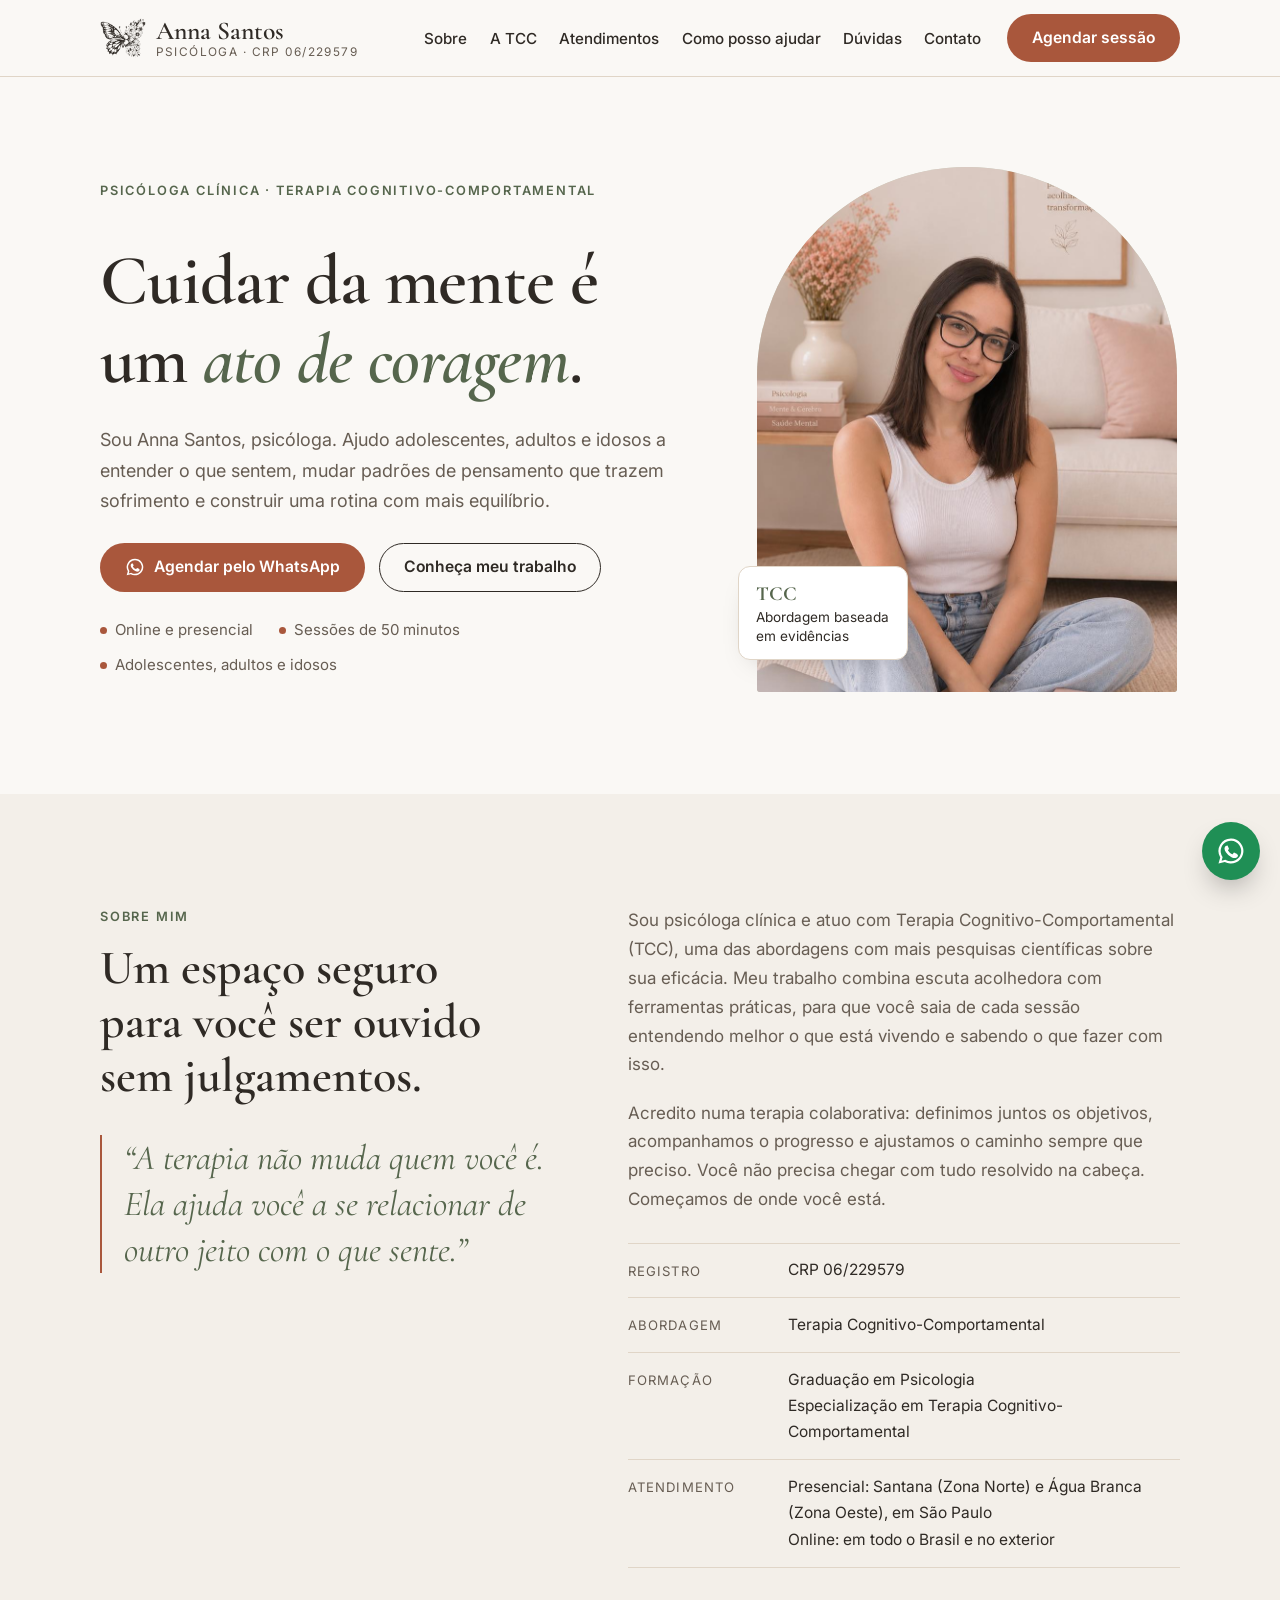
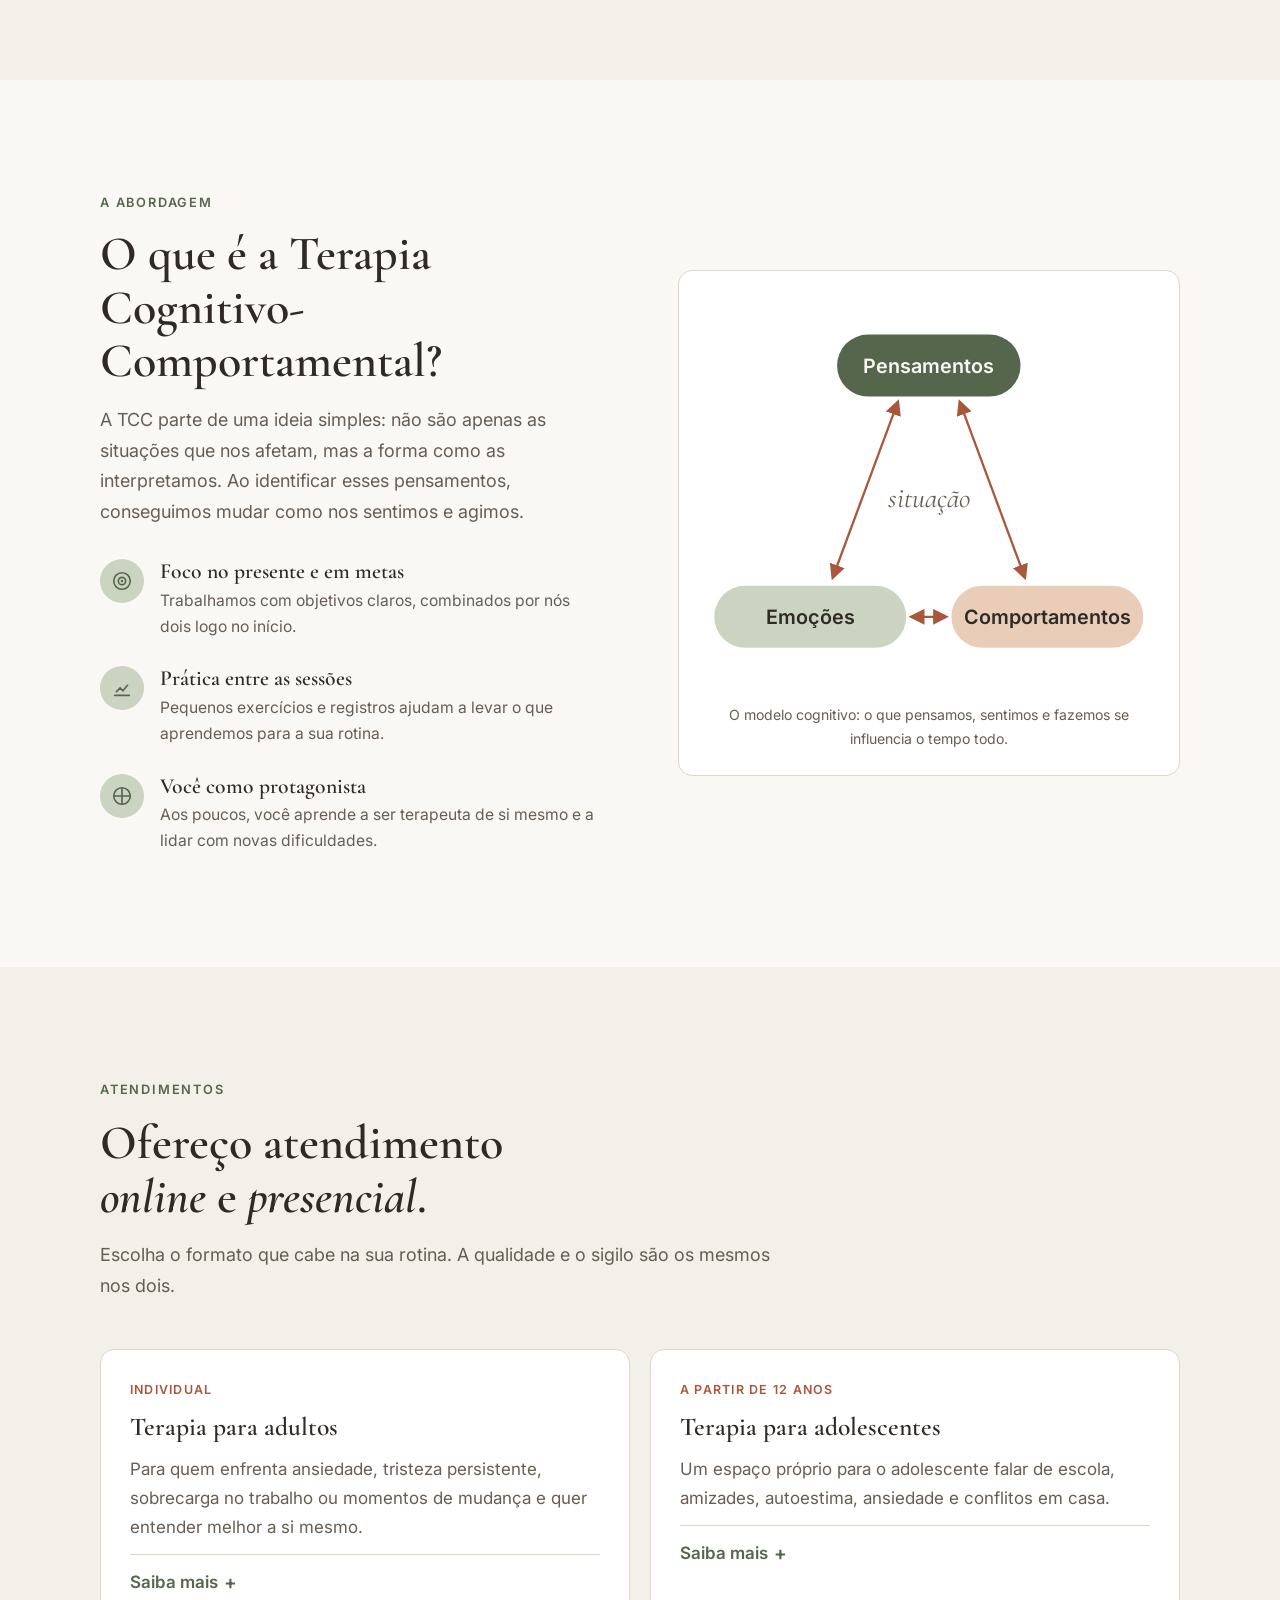
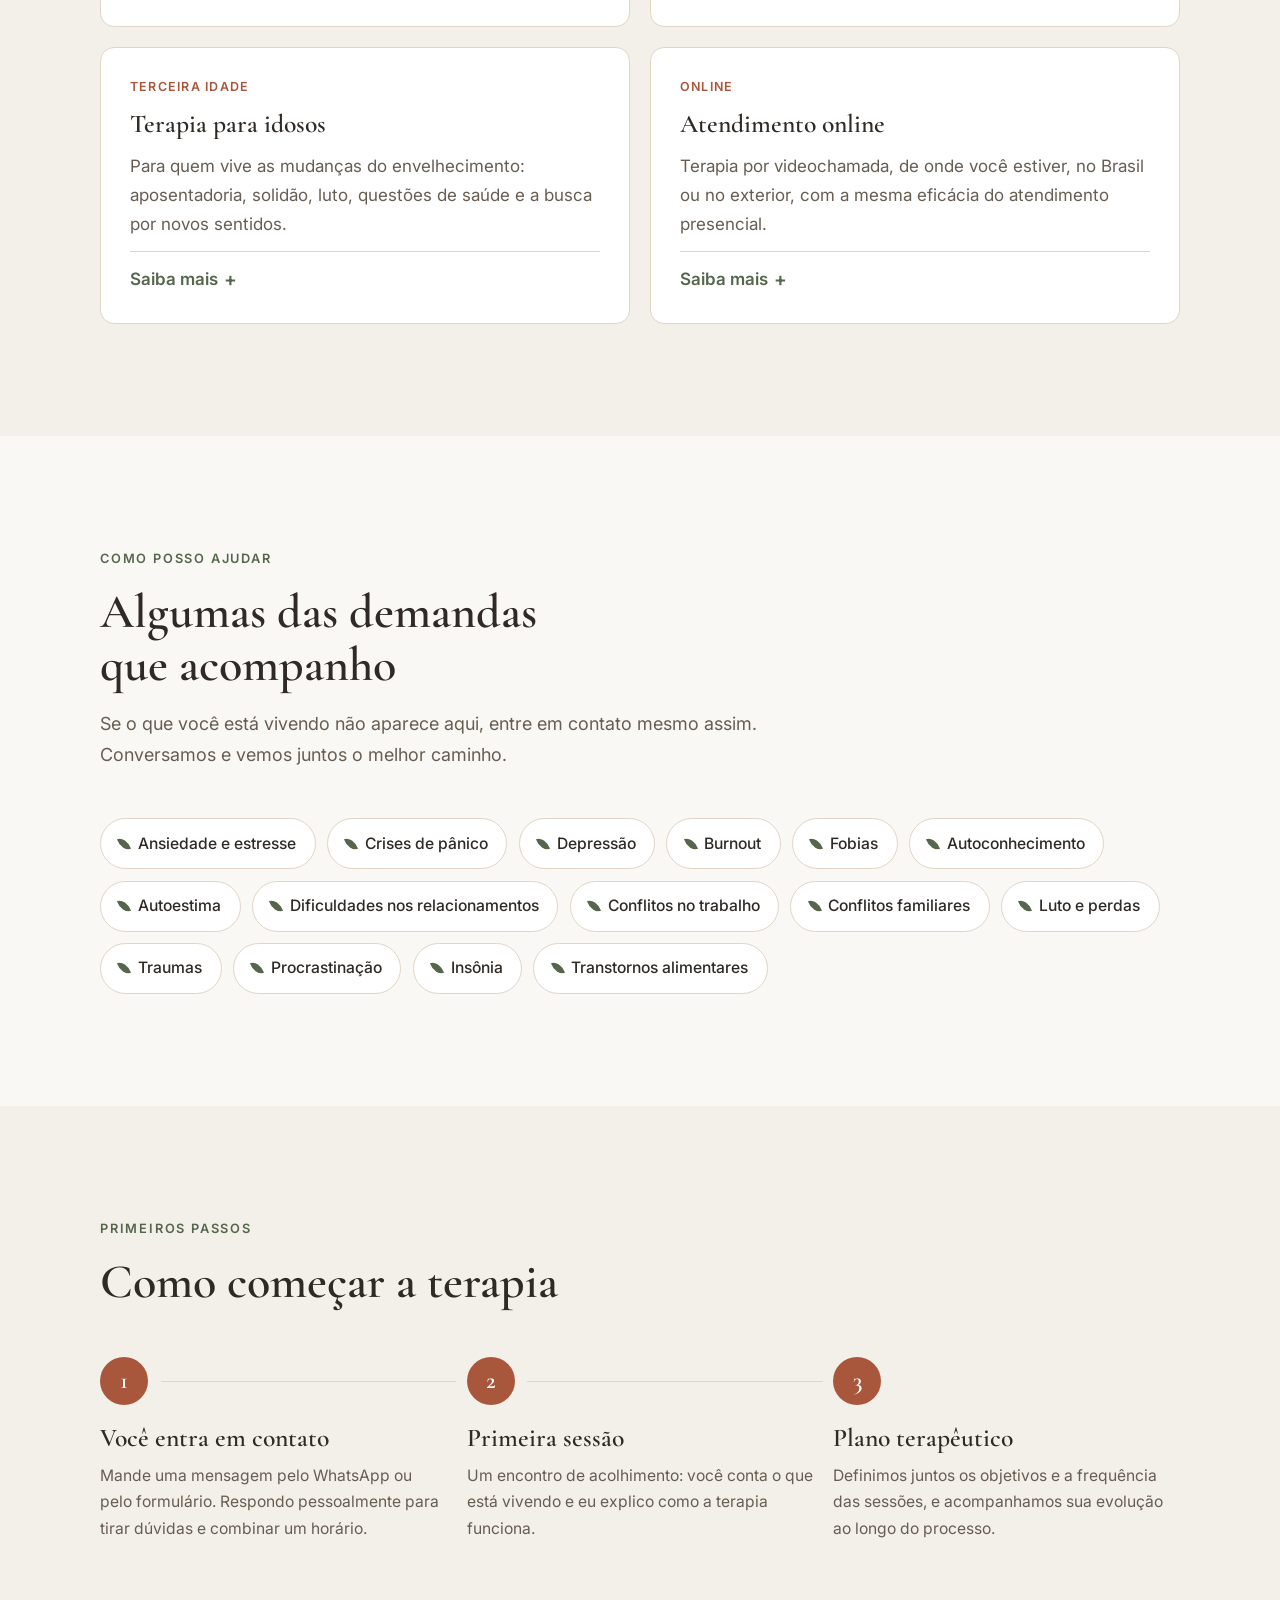
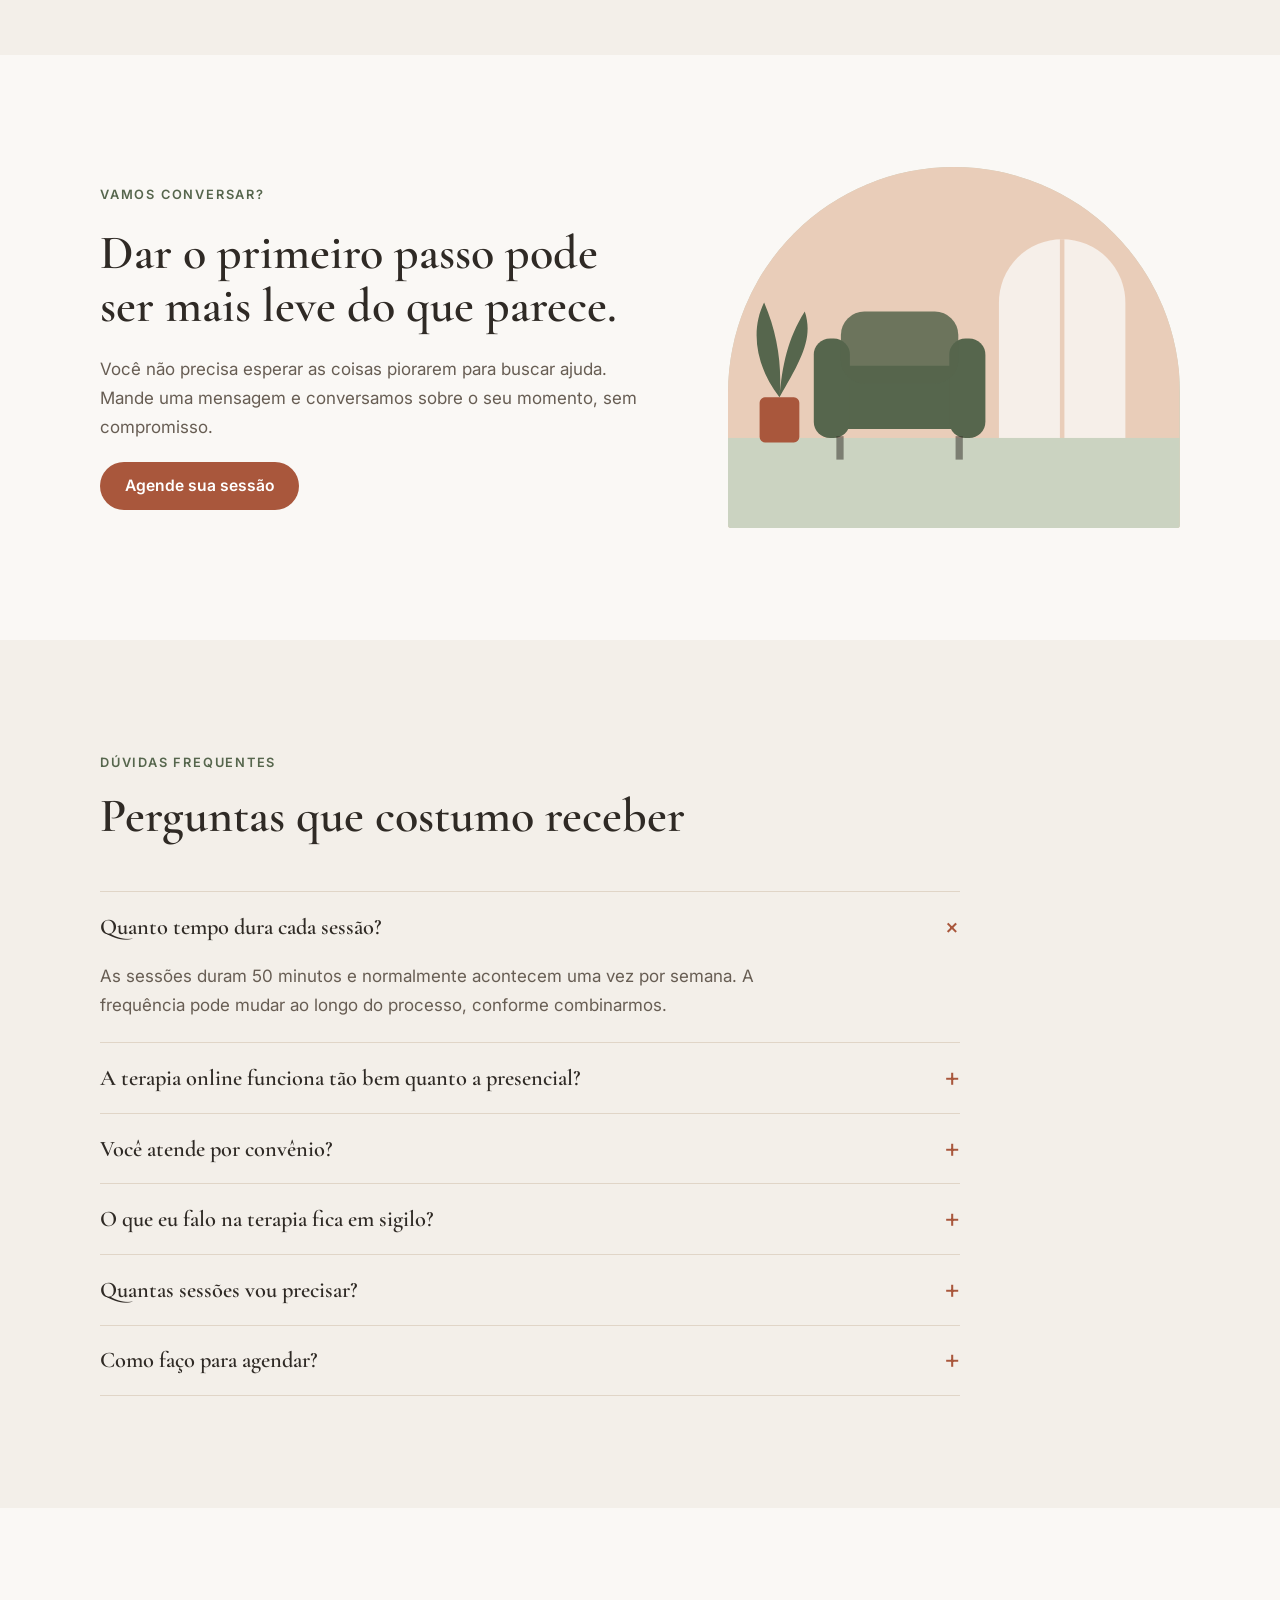
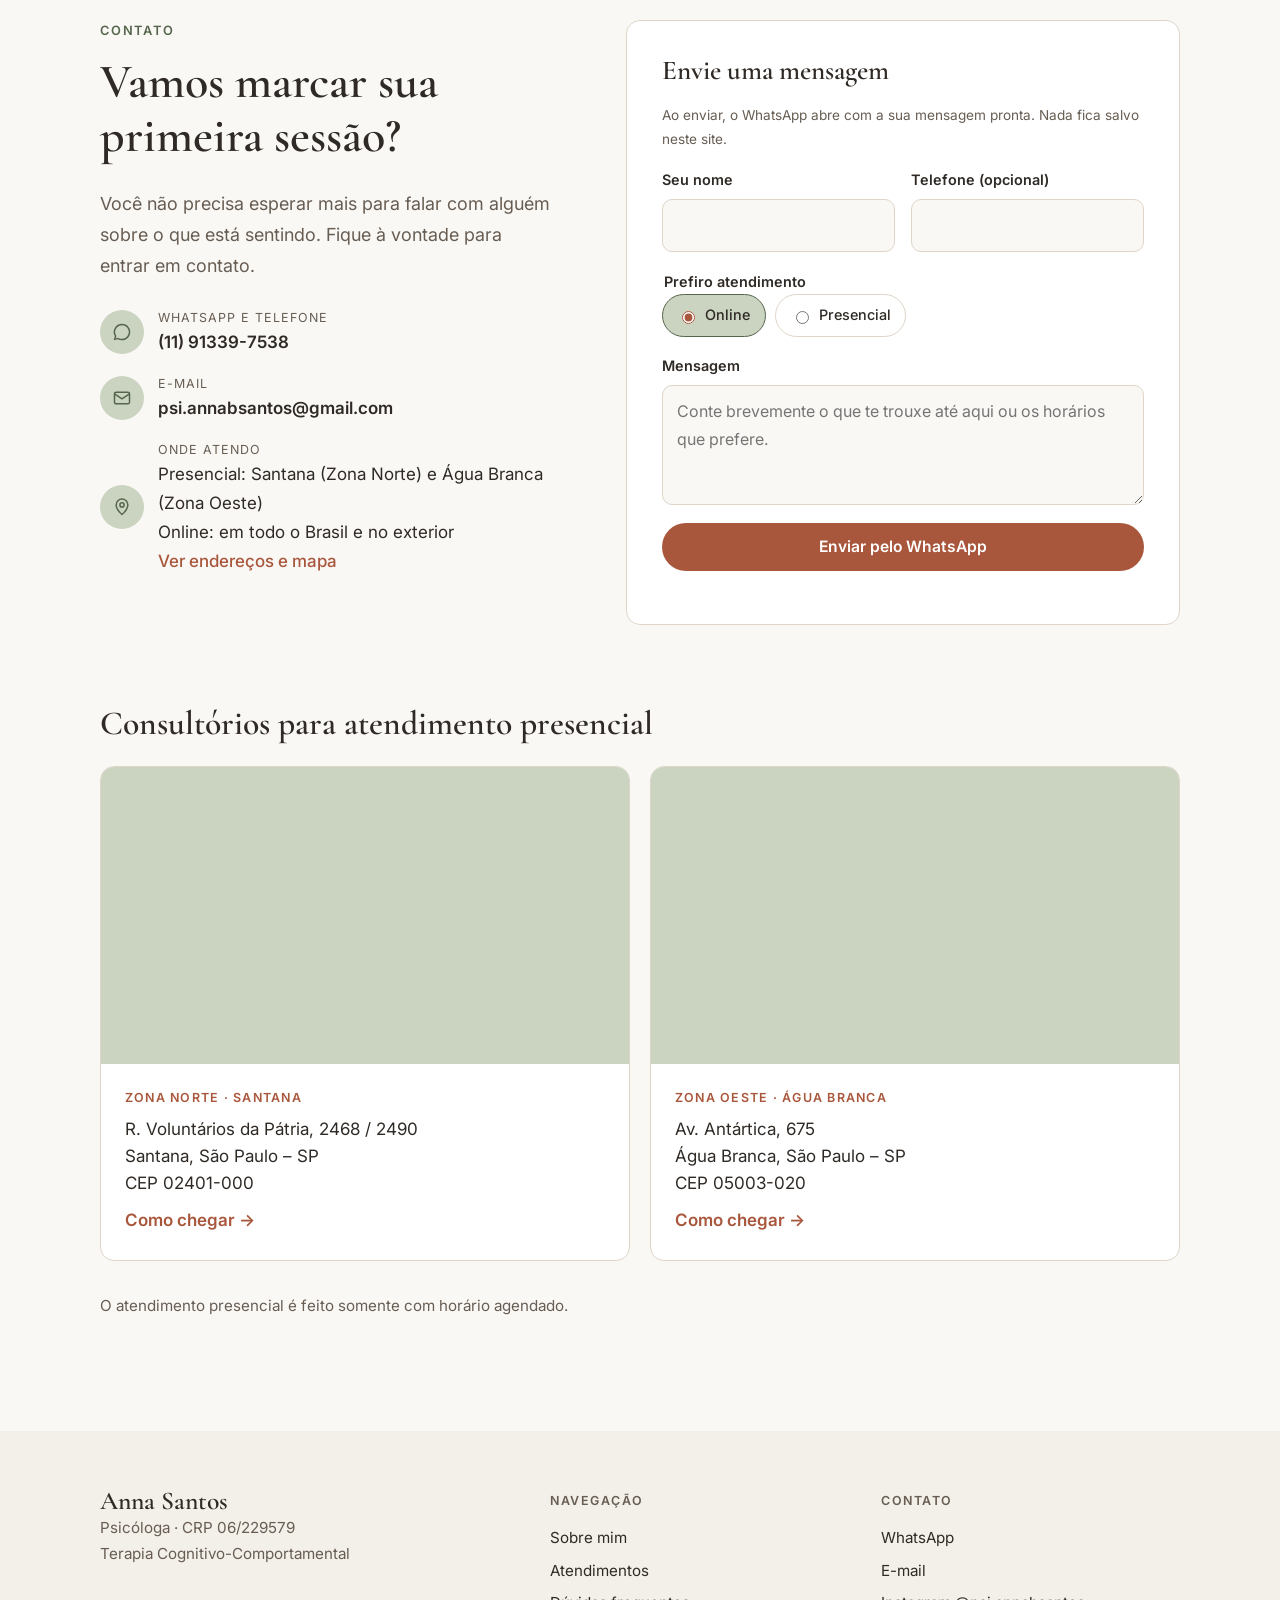
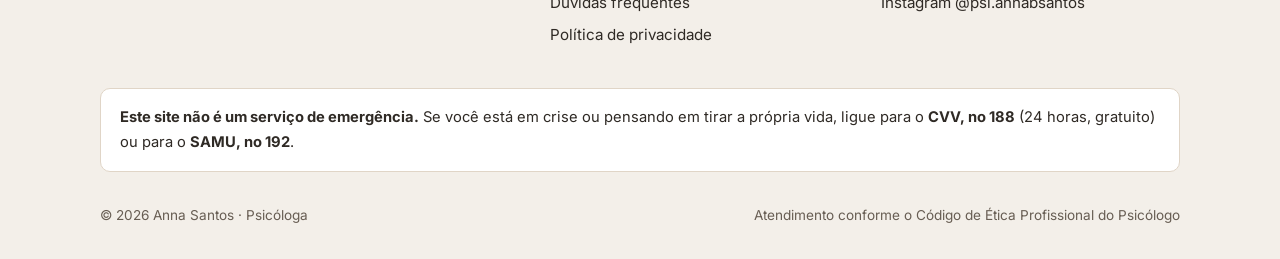
==== commit 59c70edb: "Adiciona imagem de prévia para links compartilhados Quando o link do site era enviado no WhatsApp ou" ====
--- a/index.html
+++ b/index.html
@@ -26,7 +26,7 @@
 <link rel="preconnect" href="https://fonts.gstatic.com" crossorigin>
 <link rel="stylesheet" href="https://fonts.googleapis.com/css2?family=Cormorant+Garamond:ital,wght@0,500;0,600;1,500;1,600&family=Inter:wght@400;500;600&display=swap">
 <meta name="color-scheme" content="light">
-<link rel="stylesheet" href="styles.css?v=20">
+<link rel="stylesheet" href="styles.css?v=19">
 <script type="application/ld+json">
 {
   "@context": "https://schema.org",
@@ -445,17 +445,11 @@
         </ul>
       </div>
       <div>
-        <span class="footer__title">Redes e contato</span>
-        <ul class="social">
-          <li><a class="social__link" data-wa href="https://wa.me/5511913397538" target="_blank" rel="noopener" aria-label="WhatsApp" title="WhatsApp">
-            <svg viewBox="0 0 24 24" fill="currentColor" aria-hidden="true"><path d="M12 2a10 10 0 0 0-8.6 15.1L2 22l5-1.3A10 10 0 1 0 12 2Zm0 18.2a8.2 8.2 0 0 1-4.2-1.1l-.3-.2-3 .8.8-2.9-.2-.3A8.2 8.2 0 1 1 12 20.2Zm4.5-6.1c-.2-.1-1.5-.7-1.7-.8-.2-.1-.4-.1-.6.1l-.8 1c-.1.2-.3.2-.5.1a6.7 6.7 0 0 1-3.3-2.9c-.3-.4.3-.4.7-1.3.1-.2 0-.3 0-.4l-.8-1.8c-.2-.5-.4-.4-.6-.4h-.5a1 1 0 0 0-.7.3 3 3 0 0 0-.9 2.2 5.2 5.2 0 0 0 1.1 2.7 11.8 11.8 0 0 0 4.5 4c1.7.7 2.3.8 3.2.6a2.7 2.7 0 0 0 1.8-1.2 2.2 2.2 0 0 0 .1-1.3c0-.1-.2-.2-.5-.3Z"/></svg>
-          </a></li>
-          <li><a class="social__link" href="https://www.instagram.com/psi.annabsantos/" target="_blank" rel="noopener" aria-label="Instagram @psi.annabsantos" title="Instagram @psi.annabsantos">
-            <svg viewBox="0 0 24 24" fill="none" stroke="currentColor" stroke-width="1.8" aria-hidden="true"><rect x="3" y="3" width="18" height="18" rx="5"/><circle cx="12" cy="12" r="4.2"/><circle cx="17.4" cy="6.6" r="1" fill="currentColor" stroke="none"/></svg>
-          </a></li>
-          <li><a class="social__link" href="mailto:psi.annabsantos@gmail.com" aria-label="E-mail: psi.annabsantos@gmail.com" title="psi.annabsantos@gmail.com">
-            <svg viewBox="0 0 24 24" fill="none" stroke="currentColor" stroke-width="1.8" aria-hidden="true"><rect x="3" y="5" width="18" height="14" rx="2"/><path d="m3 7 9 6 9-6"/></svg>
-          </a></li>
+        <span class="footer__title">Contato</span>
+        <ul>
+          <li><a data-wa href="https://wa.me/5511913397538" target="_blank" rel="noopener">WhatsApp</a></li>
+          <li><a href="mailto:psi.annabsantos@gmail.com">E-mail</a></li>
+          <li><a href="https://www.instagram.com/psi.annabsantos/" target="_blank" rel="noopener">Instagram @psi.annabsantos</a></li>
         </ul>
       </div>
     </div>
